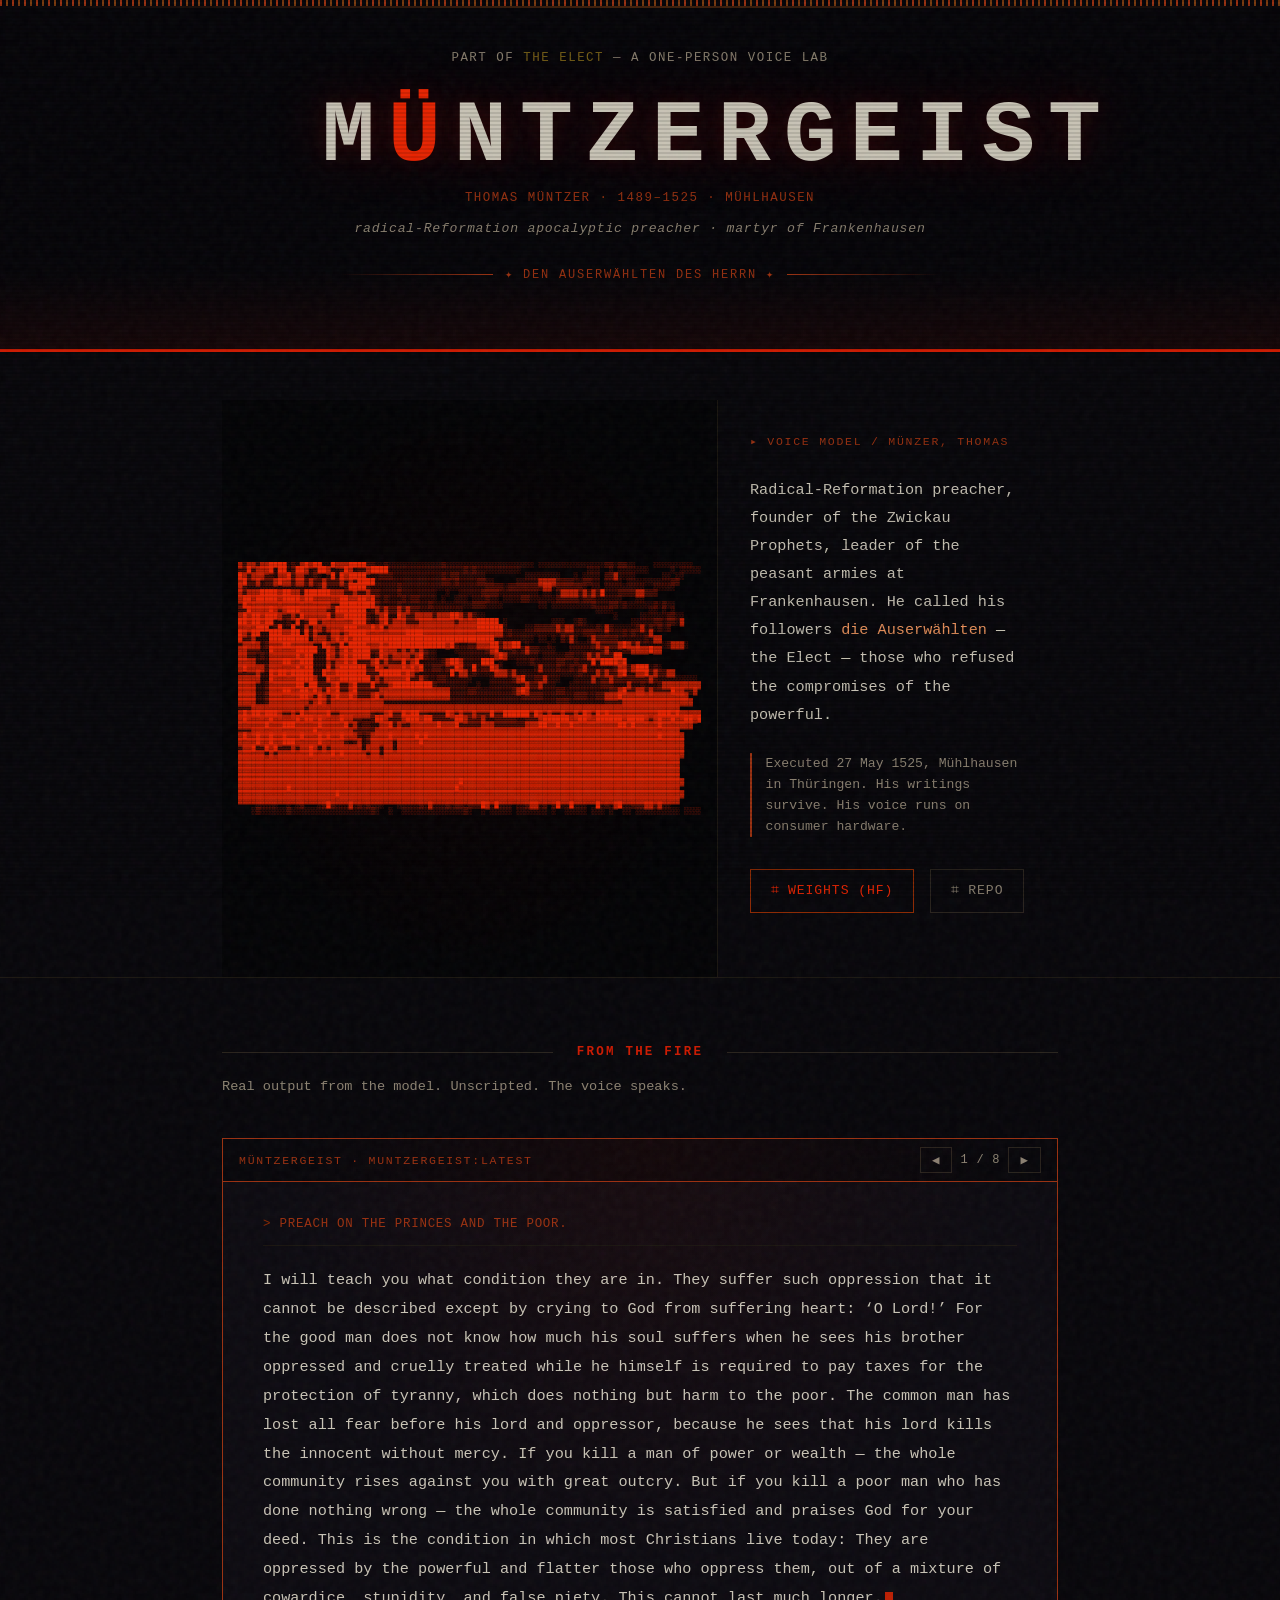
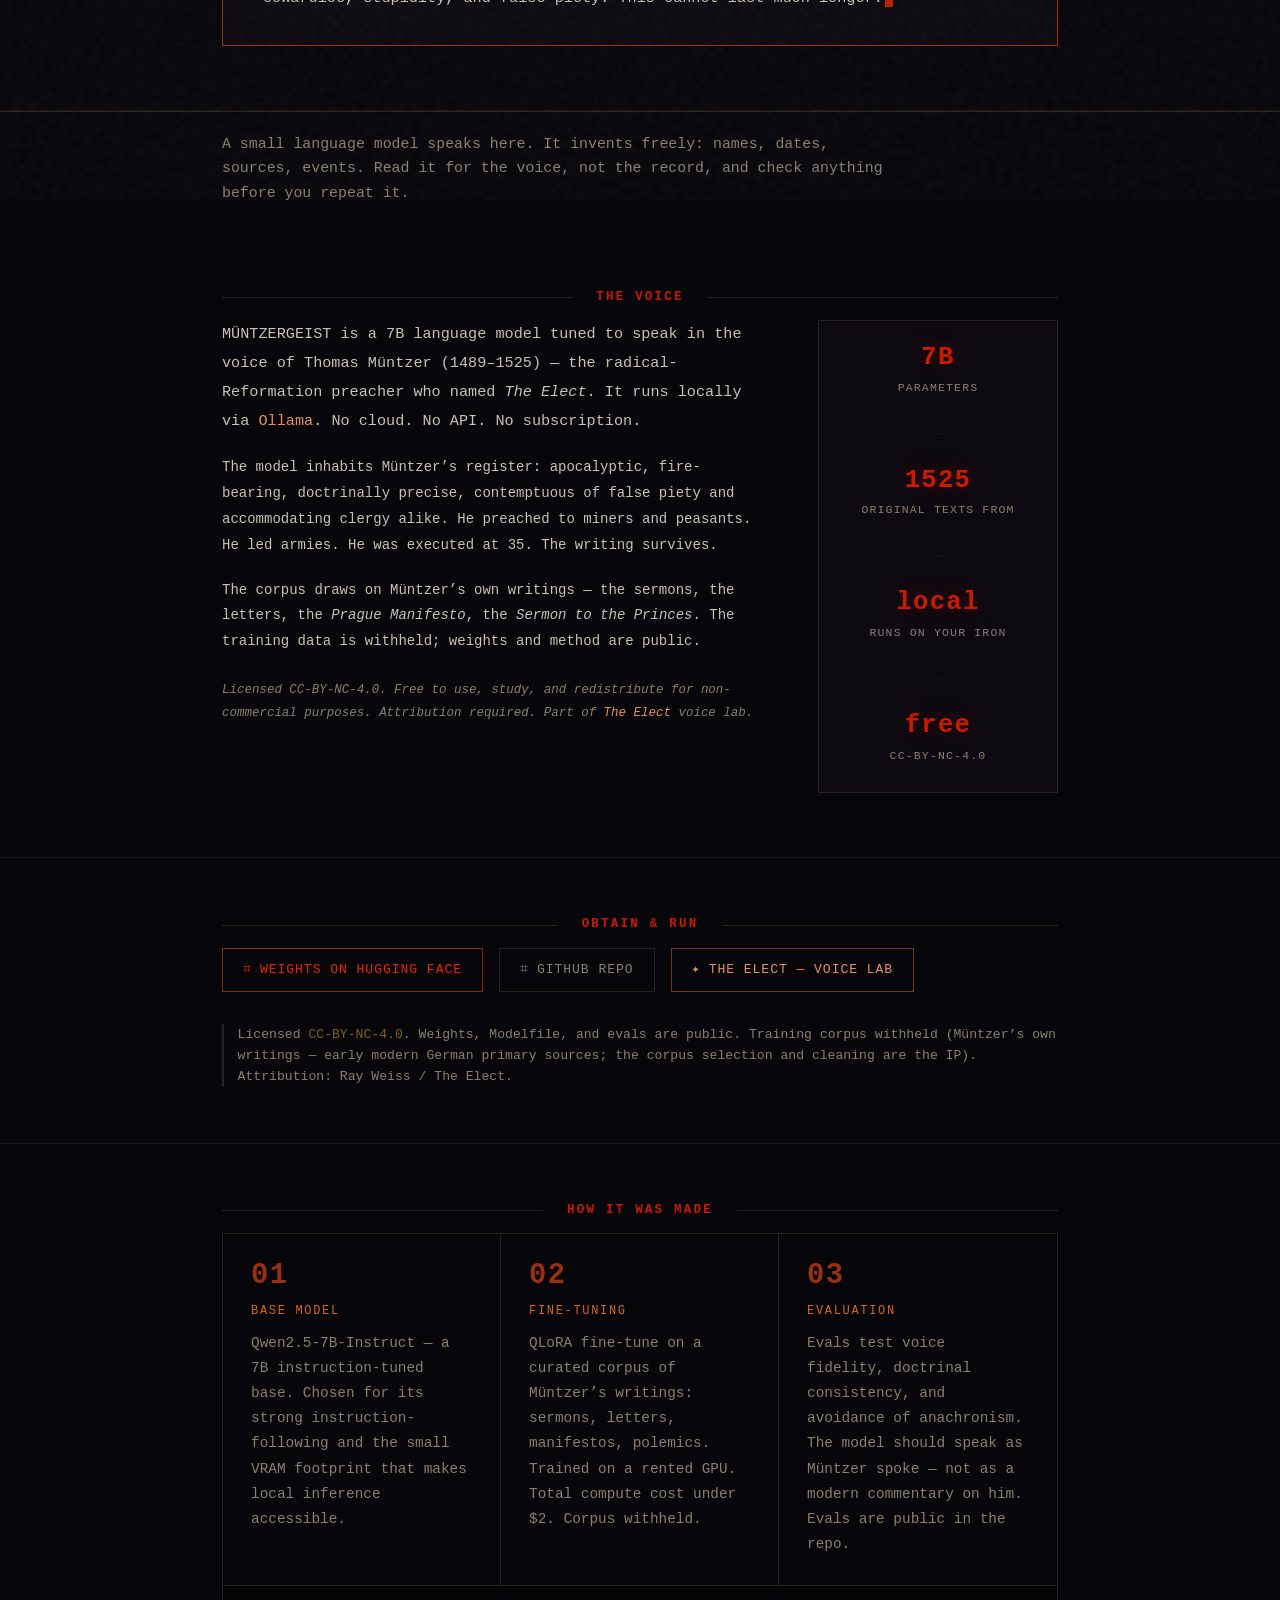
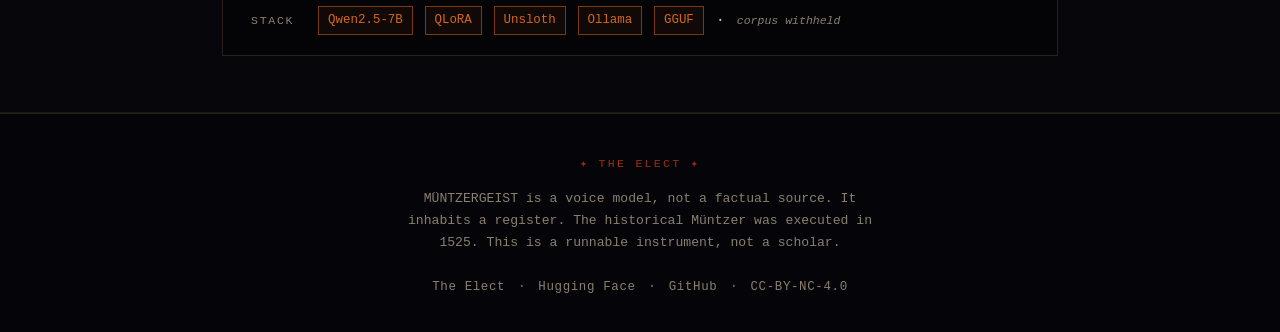
==== index.html @ e4544f85 "landing page: Müntzergeist Co-Authored-By: Claude Sonnet 4.6 <noreply@anthropic.com>" ====
<!DOCTYPE html>
<html lang="en">
<head>
<meta charset="UTF-8">
<meta name="viewport" content="width=device-width, initial-scale=1.0">
<title>MÜNTZERGEIST — Radical Reformation Voice Model</title>

<!-- Open Graph / Facebook -->
<meta property="og:type"        content="website">
<meta property="og:url"         content="https://lerugray.github.io/muntzergeist-7b/">
<meta property="og:title"       content="MÜNTZERGEIST">
<meta property="og:description" content="Thomas Müntzer, runnable. The radical-Reformation preacher who named the Elect — fire-and-brimstone heterodoxy on consumer hardware. 7B parameters, Qwen2.5 base, CC-BY-NC-4.0.">
<meta property="og:image"       content="./assets/og-image.png">

<!-- Twitter -->
<meta name="twitter:card"        content="summary_large_image">
<meta name="twitter:url"         content="https://lerugray.github.io/muntzergeist-7b/">
<meta name="twitter:title"       content="MÜNTZERGEIST">
<meta name="twitter:description" content="Thomas Müntzer, runnable. Radical-Reformation fire on consumer hardware. 7B, CC-BY-NC-4.0.">
<meta name="twitter:image"       content="./assets/og-image.png">

<link rel="stylesheet" href="./styles.css?v=6">
</head>
<body>

<div class="scanlines" aria-hidden="true"></div>
<div class="grain" aria-hidden="true"></div>

<!-- ============================================================
     HEADER — broadsheet treatment
     ============================================================ -->
<header class="site-header">
  <div class="pamphlet-rule-top" aria-hidden="true"></div>
  <div class="pamphlet-rule-thin" aria-hidden="true"></div>

  <div class="header-inner">
    <span class="lab-crumb">
      Part of <a href="https://lerugray.github.io/the-elect/" target="_blank" rel="noopener">The Elect</a> — a one-person voice lab
    </span>

    <h1 class="persona-title">
      M<span class="umlaut-u">Ü</span>NTZERGEIST
    </h1>

    <span class="persona-dates">Thomas Müntzer · 1489–1525 · Mühlhausen</span>
    <span class="persona-register">radical-Reformation apocalyptic preacher · martyr of Frankenhausen</span>

    <div class="header-pamphlet-rule" aria-hidden="true">
      <span class="pamphlet-line"></span>
      <span class="pamphlet-ornament">✦ DEN AUSERWÄHLTEN DES HERRN ✦</span>
      <span class="pamphlet-line"></span>
    </div>
  </div>
</header>

<main>

  <!-- ============================================================
       PORTRAIT + CAPTION
       ============================================================ -->
  <section class="portrait-section">
    <div class="container">
      <div class="portrait-grid">

        <!-- ASCII portrait — block-shade grayscale, rendered at small mono size -->
        <div class="portrait-frame" aria-label="ASCII portrait of Thomas Müntzer">
          <pre class="ascii-portrait" aria-hidden="true">&#9619;&#9618;&#9619;&#9619;&#9618;&#9619;&#9619;&#9608;&#9608;&#9608;&#9608;&#9617;&#9618;&#9617;&#9619;&#9608;&#9619;&#9608;&#9608;&#9617;&#9617;&#9608;&#9619;&#9619;&#9619;&#9608;&#9608;&#9608;&#9608;&#9618;&#9618;&#9617;&#9617;&#9618;&#9617;&#9617;&#9617;&#9617;&#9617;&#9617;&#9617;&#9617;&#9617;&#9617;&#9617;&#9617;&#9618;&#9617;&#9617;&#9617;&#9617;&#9617;&#9617;&#9617;&#9617;&#9617;&#9617;&#9617;&#9617;&#9617;&#9617;&#9617;&#9617;&#9617;&#9617;&#9617;&#9617; &#9617;&#9617;&#9617;&#9617;&#9617;&#9617;&#9617;&#9617;&#9617;&#9617;&#9617;&#9617;&#9617;&#9617;&#9617;&#9618;&#9618;&#9617;&#9618;&#9618;&#9617;&#9617;    &#9617;&#9617;&#9617;&#9617;&#9617;&#9617;&#9617;&#9617;&#9617;
&#9618;&#9618;&#9608;&#9618;&#9619;&#9619;&#9619;&#9608;&#9617;&#9608;&#9608;&#9617;&#9618;&#9608;&#9608;&#9619;&#9617;&#9618;&#9608;&#9608;&#9619;&#9617;&#9617;&#9618;&#9608;&#9619;&#9617;&#9618;&#9618;&#9619;&#9608;&#9608;&#9608;&#9608;&#9617;&#9617;&#9617;&#9617;&#9617;&#9617;&#9617;&#9617;&#9617;&#9617;&#9617;&#9617;&#9617;&#9617;&#9617;&#9617;&#9617;&#9618;&#9617;&#9618;&#9617;&#9617;&#9617;&#9617;&#9617;&#9617;&#9617;&#9617;&#9617;&#9617;               &#9617;&#9617;&#9617;  &#9617; &#9617;&#9617;&#9617;&#9617;&#9617;&#9617;&#9617;     &#9617; &#9617;&#9617;&#9617;&#9617;&#9617;&#9617;
&#9608;&#9619;&#9618;&#9619;&#9619;&#9619;&#9618;&#9618;&#9617;&#9619;&#9619;&#9608;&#9618;&#9619;&#9619;&#9617;&#9617;&#9618;&#9617; &#9617;&#9608;&#9617;&#9608;&#9619;&#9608;&#9608;&#9608;&#9608;&#9617;&#9617;&#9617;&#9618;&#9618;&#9618;&#9617;&#9617;&#9617;&#9617;&#9617;&#9617;&#9617;&#9617;&#9617;&#9617;&#9617;&#9618;&#9617;&#9618;&#9618;&#9617;&#9617;&#9617;&#9617;&#9617;&#9617;         &#9617;&#9617;&#9617;&#9617;&#9617;&#9617;&#9617;&#9617;   &#9617; &#9617;&#9617;&#9617;&#9617; &#9618;&#9618;&#9619;&#9617;&#9617;&#9617;&#9617;      &#9617;&#9617; &#9617;&#9617;
&#9619;&#9608;&#9618;&#9618;&#9619;&#9617;&#9618;&#9618;&#9619;&#9608;&#9619;&#9619;&#9618;&#9619;&#9619;&#9618;&#9619;&#9618;&#9618;&#9619;&#9618;&#9618;&#9618;&#9619;&#9617;&#9619;&#9618;&#9608;&#9608;&#9608;&#9608;&#9617;&#9617;&#9617;&#9617;&#9617;&#9617;&#9617;&#9617;&#9617;&#9617;&#9617;&#9617;&#9617;&#9617;&#9617;&#9618;&#9618;&#9617;&#9618;&#9617;&#9617;&#9617;&#9617;&#9618;&#9618;&#9617;&#9617;     &#9617;&#9617;&#9617;&#9617;&#9617;&#9619;&#9619;&#9619;&#9619;&#9618;&#9618;&#9618;&#9618;&#9617;&#9617;&#9618;&#9618;&#9617;&#9617; &#9617;&#9617;&#9617;&#9617; &#9617;&#9617;&#9617;&#9617;&#9617;&#9617;&#9617;&#9617;&#9617;&#9617;&#9618;&#9618;
&#9619;&#9618;&#9617;&#9617;&#9617;&#9617;&#9617;&#9617;&#9617;&#9617;&#9617;&#9617;&#9617;&#9617;&#9617;&#9617;&#9617;&#9617;&#9618;&#9619;&#9617;&#9617;&#9617;&#9617;&#9618;&#9608;&#9608;&#9608;&#9608;&#9618;&#9617;&#9617;&#9617;&#9617;&#9617;&#9617;&#9618;&#9617;&#9617;&#9617;&#9617;&#9617;&#9617;&#9617;&#9617;&#9617;&#9617;&#9617;&#9617;&#9617;&#9617;&#9617;&#9617;&#9617;&#9617;&#9617;&#9618;&#9618;&#9618;&#9618;&#9617;&#9618;&#9618;&#9618;&#9618;&#9618;&#9618;&#9618;&#9618;&#9619;&#9619;&#9617;&#9618;&#9618;&#9618;&#9618;&#9618;&#9618;&#9617; &#9617;&#9617; &#9617;&#9617;&#9617;&#9617;&#9617;&#9617;&#9617;&#9617;&#9617;  &#9617;&#9617;&#9617;&#9617;&#9617;
&#9619;&#9618;&#9619;&#9619;&#9619;&#9608;&#9608;&#9608;&#9608;&#9619;&#9608;&#9608;&#9619;&#9619;&#9618;&#9608;&#9608;&#9608;&#9608;&#9608;&#9608;&#9619;&#9619;&#9619;&#9618;&#9618;&#9619;&#9618;&#9618;&#9619;&#9618;&#9618;&#9617;&#9617;&#9617;&#9617;&#9618;&#9617;&#9617;&#9617;&#9617;&#9617;&#9617;&#9617;&#9617;  &#9617;  &#9617;&#9617;&#9617;&#9617;&#9617;&#9618;&#9618;&#9618;&#9618;&#9617;&#9617;&#9617;&#9617;&#9617;&#9617;&#9617;&#9617;&#9617; &#9617;&#9617; &#9617;&#9619;&#9619;&#9619;&#9619;&#9618;&#9619;&#9618;&#9619;&#9618;&#9608;&#9617;&#9617;&#9617;&#9618;&#9618;&#9618;&#9618;&#9619;&#9619;&#9618;&#9618;&#9618;
&#9619;&#9608;&#9608;&#9619;&#9608;&#9608;&#9608;&#9608;&#9608;&#9619;&#9608;&#9608;&#9608;&#9608;&#9619;&#9608;&#9608;&#9619;&#9619;&#9619;&#9619;&#9619;&#9619;&#9608;&#9608;&#9619;&#9619;&#9608;&#9608;&#9619;&#9608;&#9618;&#9617;&#9618;&#9617;&#9617;&#9617;&#9618;&#9617;&#9618;&#9618;&#9617;&#9617;&#9617;&#9617; &#9617;  &#9617;&#9617;&#9617; &#9617;&#9617;&#9617;&#9618;&#9617;&#9617; &#9617;&#9617;&#9617;&#9617;&#9618;&#9618;&#9617;&#9617;&#9617;&#9617;&#9617;&#9617;&#9618;&#9618;&#9618;&#9618;&#9618;&#9617;&#9618;&#9618;&#9618;&#9617;&#9617;&#9617;&#9617;&#9617;&#9617;   &#9617;&#9617;
&#9618;&#9608;&#9619;&#9619;&#9619;&#9619;&#9619;&#9619;&#9619;&#9619;&#9619;&#9619;&#9619;&#9619;&#9619;&#9619;&#9619;&#9619;&#9619;&#9619;&#9619;&#9618;&#9618;&#9608;&#9608;&#9608;&#9608;&#9608;&#9608;&#9608;&#9608;&#9618;&#9617;&#9617;&#9617;&#9617;&#9618;&#9617;&#9617;&#9617;&#9617;&#9617;&#9617;&#9618;&#9617;&#9617;&#9617;&#9617;&#9617;&#9617;&#9617;&#9617;&#9617;&#9618;&#9618;&#9618;&#9617;&#9617;&#9617;&#9617;        &#9617;&#9617; &#9617;&#9617;&#9617;&#9617;&#9617;&#9617;&#9617;&#9617;&#9617;&#9618;&#9617;&#9617;&#9617;&#9618;&#9618;&#9617;&#9618;&#9617;&#9617;&#9617;&#9617;&#9617;&#9617;&#9618;&#9617;&#9618;&#9617;&#9617;
&#9618;&#9618;&#9608;&#9619;&#9619;&#9619;&#9619;&#9608;&#9619;&#9618;&#9619;&#9608;&#9608;&#9608;&#9619;&#9619;&#9619;&#9619;&#9619;&#9619;&#9618;&#9618;&#9608;&#9608;&#9608;&#9608;&#9608;&#9608;&#9608;&#9617;&#9618;&#9619;&#9618;&#9619;&#9618;&#9618;&#9619;&#9618;&#9619;&#9618;&#9618;&#9617;&#9617;&#9617;&#9617;&#9617;&#9617;&#9617;&#9617;&#9617;&#9617;                              &#9617;&#9617;&#9617;&#9617;        &#9617;&#9617; &#9617; &#9617;
&#9619;&#9608;&#9619;&#9608;&#9608;&#9619;&#9608;&#9608;&#9608;&#9619;&#9618;&#9618;&#9619;&#9618;&#9608;&#9619;&#9619;&#9619;&#9619;&#9619;&#9608;&#9618;&#9619;&#9619;&#9608;&#9608;&#9608;&#9608;&#9608;&#9618;&#9617;&#9618;&#9619;&#9608;&#9617;&#9617;&#9608;&#9619;&#9618;&#9618;&#9619;&#9619;&#9619;&#9619;&#9618;&#9619;&#9619;&#9619;&#9608;&#9608;&#9619;&#9618;&#9619;&#9618;&#9617;&#9617;                             &#9617;     &#9617;&#9617;&#9617;&#9617;&#9617;&#9617;&#9618;&#9618;&#9617;&#9617;
&#9608;&#9608;&#9619;&#9608;&#9608;&#9619;&#9608;&#9608;&#9617;&#9617;&#9617;&#9618;&#9617;&#9608;&#9617;&#9618;&#9608;&#9608;&#9618;&#9619;&#9619;&#9619;&#9619;&#9619;&#9619;&#9619;&#9608;&#9608;&#9608;&#9618;&#9617;&#9618;&#9619;&#9608;&#9618;&#9619;&#9619;&#9619;&#9618;&#9618;&#9618;&#9619;&#9619;&#9619;&#9619;&#9619;&#9619;&#9619;&#9619;&#9618;&#9619;&#9619;&#9619;&#9619;&#9608;&#9608;&#9608;&#9608;&#9608; &#9617;          &#9617;&#9617;&#9617;  &#9617;&#9618;&#9617;          &#9617;&#9617;&#9617;&#9617;&#9617;&#9618;&#9618;&#9617;&#9618;&#9618;&#9617;&#9619;
&#9619;&#9619;&#9619;&#9619;&#9608;&#9608;&#9608;&#9617;&#9618;&#9608;&#9617;&#9617;&#9608;&#9617;&#9617;&#9619;&#9617;&#9619;&#9619;&#9618;&#9619;&#9619;&#9619;&#9619;&#9608;&#9608;&#9608;&#9619;&#9619;&#9619;&#9608;&#9619;&#9608;&#9618;&#9619;&#9619;&#9619;&#9619;&#9619;&#9619;&#9619;&#9619;&#9619;&#9619;&#9619;&#9619;&#9619;&#9619;&#9619;&#9619;&#9619;&#9619;&#9619;&#9619;&#9608;&#9608;&#9608;&#9608;&#9608;&#9608;&#9617;    &#9617;&#9617;&#9618;&#9618;&#9618;&#9618;&#9618;&#9619;&#9618;&#9619;&#9619;&#9617;&#9617;&#9617;&#9617;&#9617;&#9618;&#9617;&#9619;&#9618;&#9617;&#9617;&#9617;&#9617;&#9617;&#9618;&#9619;&#9617;&#9618;&#9617;&#9618;&#9617;&#9618;
&#9608;&#9619;&#9618;&#9608;&#9608;&#9617;&#9617;&#9608;&#9608;&#9608;&#9619;&#9619;&#9608;&#9608;&#9617;&#9608;&#9618;&#9619;&#9617;&#9617;&#9617;&#9619;&#9619;&#9618;&#9619;&#9608;&#9608;&#9608;&#9608;&#9619;&#9619;&#9619;&#9619;&#9619;&#9619;&#9619;&#9619;&#9619;&#9608;&#9608;&#9608;&#9608;&#9619;&#9619;&#9619;&#9619;&#9619;&#9619;&#9619;&#9619;&#9619;&#9619;&#9619;&#9619;&#9619;&#9619;&#9619;&#9619;&#9619;&#9619;&#9617;&#9618;&#9617;&#9617;&#9617;&#9617;&#9617;&#9617;&#9617;&#9617;&#9617;&#9617;&#9617;&#9618;&#9618;&#9618;&#9617;&#9617;&#9618;&#9618;&#9618;&#9617;&#9617;&#9618;&#9617;&#9617;&#9617;&#9618;&#9617;&#9618;&#9617;&#9617;&#9617;&#9619;
&#9608;&#9618;&#9618;&#9619;&#9617;&#9617;&#9617;&#9608;&#9608;&#9608;&#9608;&#9608;&#9608;&#9608;&#9608;&#9608;&#9617;&#9619;&#9619;&#9619;&#9618;&#9619;&#9608;&#9619;&#9608;&#9619;&#9608;&#9608;&#9608;&#9608;&#9608;&#9608;&#9608;&#9608;&#9608;&#9608;&#9608;&#9608;&#9608;&#9608;&#9608;&#9608;&#9608;&#9608;&#9608;&#9608;&#9608;&#9608;&#9608;&#9608;&#9608;&#9608;&#9608;&#9608;&#9608;&#9608;&#9608;&#9608;&#9617;&#9617;&#9617;&#9617;&#9617;&#9617;&#9617;&#9617;&#9617; &#9617;&#9617; &#9617; &#9618;&#9617;&#9619;&#9617;  &#9617;&#9619;&#9618;&#9618;&#9618;&#9618;&#9618;&#9617;&#9617;&#9617;&#9617;&#9617;&#9617;&#9618;&#9617;&#9619;&#9619;
&#9618;&#9619;&#9619;&#9619;&#9619;&#9617;&#9618;&#9619;&#9619;&#9619;&#9608;&#9608;&#9619;&#9619;&#9619;&#9619;&#9619;&#9617;&#9617;&#9608;&#9619;&#9618;&#9618;&#9608;&#9618;&#9608;&#9608;&#9608;&#9608;&#9619;&#9619;&#9619;&#9608;&#9619;&#9608;&#9608;&#9608;&#9608;&#9608;&#9608;&#9608;&#9608;&#9608;&#9608;&#9608;&#9608;&#9608;&#9619;&#9608;&#9618;&#9617;&#9617;&#9618;&#9618;&#9619;&#9619;&#9619;&#9608;&#9608;&#9618;&#9619;&#9619;&#9608;&#9608; &#9617;    &#9617;    &#9617;&#9617;&#9617;&#9617;&#9617;&#9618;&#9619;&#9618;&#9618;&#9618;&#9618;&#9619;&#9608;&#9619;&#9618;&#9619;&#9617;&#9617;&#9617;&#9617;&#9617;&#9617;&#9618;&#9619;&#9619;&#9619;&#9617;
&#9619;&#9619;&#9618;&#9618;&#9618;&#9617;&#9617;&#9608;&#9619;&#9619;&#9619;&#9619;&#9619;&#9608;&#9608;&#9608;&#9608;&#9608;&#9617;&#9617;&#9608;&#9619;&#9618;&#9619;&#9608;&#9619;&#9608;&#9608;&#9608;&#9608;&#9618;&#9618;&#9608;&#9619;&#9619;&#9619;&#9618;&#9619;&#9618;&#9619;&#9618;&#9619;&#9618;&#9617;&#9617;    &#9617;&#9617;&#9617;&#9617;&#9617;&#9617;&#9617;&#9618;&#9619;&#9608;&#9617;&#9617;&#9617;&#9618;&#9617;&#9618;&#9619;&#9618;&#9618;&#9617;&#9617;&#9617;&#9617;   &#9617;&#9617;&#9617;&#9617;&#9617;&#9617;&#9617;&#9618;&#9619;&#9617;&#9617;&#9617;&#9618;&#9618;&#9619;&#9619;&#9619;&#9619;&#9608;&#9619;&#9619;
&#9619;&#9619;&#9618;&#9618;&#9617;&#9618;&#9617;&#9619;&#9619;&#9619;&#9619;&#9619;&#9619;&#9608;&#9619;&#9608;&#9608;&#9617;&#9617;&#9617;&#9608;&#9619;&#9618;&#9619;&#9608;&#9619;&#9608;&#9608;&#9608;&#9608;&#9617;&#9618;&#9608;&#9619;&#9618;&#9619;&#9619;&#9619;&#9619;&#9618;&#9619;&#9608;&#9618;&#9617;&#9617;     &#9617;&#9617;&#9617;&#9617;&#9617;&#9617;&#9617;&#9618;&#9619;&#9608;&#9619;&#9617;&#9617;&#9617;&#9617;&#9617;&#9617;&#9617; &#9617;&#9617;&#9617;&#9617;&#9617;&#9618;&#9618;&#9617;&#9617;&#9618;&#9619;&#9618;&#9619;&#9618;&#9618;&#9618;&#9608;&#9608;
&#9619;&#9619;&#9619;&#9619;&#9617;&#9617;&#9617;&#9619;&#9619;&#9619;&#9608;&#9608;&#9619;&#9619;&#9608;&#9608;&#9608;&#9617;&#9617;&#9617;&#9619;&#9618;&#9619;&#9619;&#9608;&#9619;&#9608;&#9618;&#9618;&#9618;&#9619;&#9608;&#9618;&#9619;&#9618;&#9618;&#9618;&#9608;&#9618;&#9619;&#9608;&#9617;&#9617;&#9617;&#9617;&#9617;&#9618;&#9619;&#9608;&#9608;&#9619;&#9617;&#9617;&#9617;&#9617;&#9608;&#9608;&#9608; &#9617;   &#9617;&#9617;&#9617;&#9618;&#9617;&#9617;&#9617;&#9617;&#9617;&#9618;&#9618;&#9617;&#9617;&#9618;&#9617;&#9617;&#9617;&#9608;&#9617;&#9608;&#9608;&#9608;&#9608;&#9619;&#9608;
&#9619;&#9608;&#9619;&#9619;&#9619;&#9619;&#9618;&#9619;&#9619;&#9619;&#9619;&#9619;&#9619;&#9608;&#9619;&#9608;&#9608;&#9617;&#9617;&#9617;&#9608;&#9618;&#9619;&#9608;&#9608;&#9608;&#9608;&#9608;&#9608;&#9618;&#9618;&#9608;&#9619;&#9618;&#9619;&#9619;&#9619;&#9608;&#9619;&#9608;&#9619;&#9608;&#9617;&#9617;&#9618;&#9618;&#9617;&#9618;&#9618;&#9608;&#9619;&#9617;&#9617;&#9608;&#9617;&#9618;&#9618;&#9608;&#9619;&#9617;       &#9617;&#9619;&#9617;&#9617;&#9617;&#9618;&#9617;&#9617;&#9618;&#9617;&#9618;&#9619;&#9617;&#9617;&#9617;&#9617;&#9617;&#9617;&#9618;&#9619;&#9619;&#9618;&#9619;&#9608;&#9608;&#9608;&#9617;&#9618;&#9617;
&#9618;&#9618;&#9618;&#9618;&#9619;&#9617;&#9617;&#9608;&#9619;&#9608;&#9608;&#9619;&#9608;&#9608;&#9608;&#9608;&#9608;&#9617;&#9617;&#9608;&#9619;&#9619;&#9608;&#9608;&#9608;&#9608;&#9608;&#9608;&#9608;&#9618;&#9618;&#9618;&#9608;&#9608;&#9608;&#9608;&#9608;&#9619;&#9608;&#9619;&#9617;&#9617;&#9617;&#9617;&#9617;&#9617;&#9617;&#9617;&#9608;&#9617;&#9619;&#9619;&#9617;&#9618;&#9617;&#9617;&#9617;&#9617;&#9619;&#9619;&#9619;&#9618;&#9619;&#9617;&#9617;&#9617;&#9617;&#9617;&#9617;&#9617;&#9617;&#9617;&#9617;&#9617;&#9617;&#9617;&#9617;&#9618;&#9617;&#9617;&#9617;&#9619;&#9618;&#9619;&#9618;&#9618;&#9619;&#9608;&#9617;&#9617;&#9619;&#9619;&#9608;&#9618;&#9619;&#9618;&#9618;&#9619;&#9619;
&#9619;&#9619;&#9619;&#9619;&#9619;&#9617;&#9617;&#9608;&#9619;&#9619;&#9619;&#9619;&#9619;&#9608;&#9608;&#9608;&#9608;&#9619;&#9617;&#9617;&#9608;&#9619;&#9619;&#9608;&#9608;&#9608;&#9608;&#9608;&#9608;&#9608;&#9618;&#9619;&#9618;&#9619;&#9619;&#9619;&#9619;&#9619;&#9608;&#9618;&#9618;&#9619;&#9618;&#9617;&#9617;&#9618;&#9618;&#9617;&#9617;&#9617;&#9617;&#9617;&#9617;    &#9617;&#9617;&#9617;&#9617;&#9617;&#9618;&#9619;&#9608;&#9617;&#9617;&#9618;&#9618;&#9619;&#9617;&#9617;&#9617;   &#9617;&#9617;&#9617;&#9617;&#9619;&#9617;&#9618;&#9618;&#9619;&#9618;&#9618;&#9618;&#9618;&#9618;&#9618;&#9618;&#9618;&#9619;&#9618;&#9617;&#9617;&#9617;&#9617;&#9617;&#9617;&#9617;&#9617;&#9617;
&#9619;&#9619;&#9619;&#9619;&#9617;&#9617;&#9618;&#9619;&#9619;&#9619;&#9619;&#9619;&#9619;&#9608;&#9608;&#9618;&#9608;&#9608;&#9618;&#9618;&#9618;&#9619;&#9608;&#9618;&#9618;&#9619;&#9608;&#9618;&#9618;&#9618;&#9608;&#9618;&#9618;&#9618;&#9619;&#9608;&#9608;&#9608;&#9608;&#9608;&#9608;&#9608;&#9608;&#9608;&#9618;&#9617;&#9617;&#9617;&#9617;&#9617;&#9617;&#9617;  &#9617;  &#9617;&#9617;&#9617;&#9617;&#9617;&#9617;&#9617;&#9618;&#9619;&#9618;&#9618;&#9619;&#9617;&#9617;&#9617;   &#9617;&#9617;&#9617;&#9617;&#9617;&#9617;&#9617;&#9618;&#9618;&#9618;&#9617;&#9617;&#9617;&#9619;&#9617;&#9617;&#9618;&#9617;&#9617;&#9617;&#9618;&#9619;&#9619;&#9619;&#9619;&#9619;&#9619;&#9619;&#9619;&#9619;&#9619;&#9619;▓
&#9619;&#9619;&#9619;&#9619;&#9617;&#9617;&#9618;&#9619;&#9619;&#9619;&#9608;&#9608;&#9619;&#9619;&#9608;&#9608;&#9619;&#9608;&#9619;&#9618;&#9608;&#9619;&#9608;&#9618;&#9618;&#9619;&#9608;&#9618;&#9618;&#9618;&#9618;&#9618;&#9619;&#9619;&#9619;&#9619;&#9619;&#9619;&#9619;&#9619;&#9619;&#9619;&#9619;&#9619;&#9619;&#9619;&#9619;&#9619;&#9617;&#9617;&#9617;&#9617;&#9618;&#9618;&#9617;&#9617;&#9617;&#9617;&#9617;&#9617;&#9617;&#9617;&#9618;&#9619;&#9608;&#9619;&#9617;&#9617;&#9617;&#9617;&#9617;&#9617;&#9618;&#9618;&#9617;&#9617;&#9617;&#9617;&#9617;&#9617;&#9617;&#9617;&#9617;&#9617;&#9618;&#9618;&#9619;&#9608;&#9618;&#9618;&#9619;&#9619;&#9618;&#9619;&#9618;&#9618;&#9618;&#9618;&#9608;&#9619;&#9619;&#9618;&#9618;&#9619;
&#9619;&#9619;&#9619;&#9619;&#9617;&#9617;&#9618;&#9619;&#9619;&#9619;&#9619;&#9619;&#9619;&#9619;&#9608;&#9608;&#9619;&#9618;&#9608;&#9619;&#9618;&#9619;&#9608;&#9619;&#9619;&#9608;&#9619;&#9618;&#9618;&#9618;&#9619;&#9608;&#9618;&#9619;&#9619;&#9619;&#9619;&#9619;&#9619;&#9619;&#9619;&#9619;&#9619;&#9619;&#9619;&#9619;&#9619;&#9619;&#9617;&#9617;&#9617;&#9617;&#9617;&#9617;&#9617;&#9617;&#9617;&#9617;&#9617;&#9617;&#9617;&#9617;&#9617;&#9617;&#9618;&#9618;&#9618;&#9618;&#9618;&#9617;&#9617;&#9617;&#9617;&#9617;&#9617;&#9617;&#9618;&#9618;&#9618;&#9617;&#9617;&#9618;&#9618;&#9619;&#9619;&#9619;&#9608;&#9619;&#9619;&#9619;&#9619;&#9619;&#9619;&#9619;&#9619;&#9619;&#9619;&#9619;&#9619;&#9619;&#9619;&#9619;
&#9619;&#9619;&#9619;&#9619;&#9617;&#9617;&#9618;&#9619;&#9619;&#9619;&#9619;&#9619;&#9619;&#9619;&#9619;&#9619;&#9618;&#9619;&#9608;&#9619;&#9618;&#9619;&#9619;&#9619;&#9619;&#9619;&#9619;&#9619;&#9619;&#9619;&#9619;&#9619;&#9619;&#9617;&#9617;&#9617;&#9617;&#9617;&#9617;&#9617;&#9617;&#9617;&#9617;&#9617;&#9617;&#9617;&#9617;&#9617;&#9617;&#9617;&#9617;&#9617;&#9617;&#9617;&#9617;&#9617;&#9617;&#9617;&#9617;&#9617;&#9617;&#9617;&#9617;&#9617;&#9617;&#9617;&#9617;&#9617;&#9617;&#9617;&#9617;&#9617;&#9618;&#9618;&#9618;&#9617;&#9617;&#9617;&#9617;&#9617;&#9617;&#9617;&#9617;&#9618;&#9618;&#9618;&#9618;&#9619;&#9619;&#9619;&#9619;&#9619;&#9619;&#9619;&#9619;&#9619;&#9619;&#9619;&#9619;&#9619;&#9619;&#9619;&#9619;
&#9618;&#9618;&#9618;&#9619;&#9619;&#9619;&#9619;&#9619;&#9619;&#9619;&#9619;&#9619;&#9619;&#9619;&#9619;&#9618;&#9619;&#9619;&#9619;&#9619;&#9619;&#9619;&#9619;&#9619;&#9619;&#9619;&#9619;&#9619;&#9619;&#9619;&#9619;&#9619;&#9619;&#9619;&#9619;&#9619;&#9619;&#9619;&#9619;&#9619;&#9619;&#9619;&#9619;&#9619;&#9619;&#9619;&#9619;&#9619;&#9619;&#9619;&#9619;&#9619;&#9619;&#9619;&#9619;&#9619;&#9619;&#9619;&#9619;&#9619;&#9619;&#9619;&#9619;&#9619;&#9619;&#9619;&#9619;&#9619;&#9619;&#9619;&#9619;&#9619;&#9619;&#9619;&#9619;&#9619;&#9619;&#9619;&#9619;&#9619;&#9619;&#9619;&#9619;&#9619;&#9619;&#9619;&#9619;&#9619;&#9619;&#9619;&#9619;&#9619;&#9619;&#9619;&#9619;&#9619;&#9619;&#9619;&#9619;&#9619;
&#9619;&#9608;&#9619;&#9608;&#9608;&#9619;&#9608;&#9608;&#9608;&#9619;&#9618;&#9618;&#9619;&#9618;&#9608;&#9619;&#9619;&#9619;&#9619;&#9619;&#9608;&#9618;&#9618;&#9619;&#9619;&#9619;&#9619;&#9619;&#9619;&#9619;&#9618;&#9617;&#9618;&#9619;&#9608;&#9618;&#9618;&#9608;&#9619;&#9608;&#9608;&#9618;&#9618;&#9617;&#9617;&#9617;&#9617;&#9608;&#9619;&#9618;&#9619;&#9618;&#9618;&#9619;&#9618;&#9618;&#9618;&#9608;&#9618;&#9618;&#9608;&#9608;&#9608;&#9608;&#9608;&#9608;&#9618;&#9608;&#9619;&#9618;&#9619;&#9618;&#9618;&#9619;&#9618;&#9618;&#9619;&#9618;&#9608;&#9619;&#9618;&#9608;&#9619;&#9608;&#9619;&#9619;&#9619;&#9619;&#9619;&#9619;&#9619;&#9619;&#9619;&#9619;&#9619;&#9608;&#9608;&#9608;&#9619;&#9608;&#9619;&#9619;&#9619;&#9619;&#9619;
&#9619;&#9608;&#9619;&#9619;&#9619;&#9619;&#9619;&#9608;&#9619;&#9619;&#9619;&#9619;&#9619;&#9608;&#9619;&#9608;&#9608;&#9619;&#9608;&#9619;&#9619;&#9619;&#9619;&#9608;&#9619;&#9619;&#9618;&#9618;&#9617;&#9617;&#9618;&#9608;&#9608;&#9619;&#9618;&#9618;&#9618;&#9619;&#9608;&#9608;&#9608;&#9619;&#9608;&#9608;&#9618;&#9618;&#9618;&#9618;&#9618;&#9608;&#9608;&#9619;&#9618;&#9618;&#9618;&#9619;&#9617;&#9617;&#9618;&#9618;&#9618;&#9618;&#9618;&#9617;&#9617;&#9618;&#9618;&#9618;&#9619;&#9608;&#9608;&#9608;&#9608;&#9608;&#9608;&#9619;&#9619;&#9608;&#9608;&#9619;&#9619;&#9608;&#9608;&#9608;&#9608;&#9608;&#9608;&#9619;&#9608;&#9608;&#9608;&#9608;&#9619;&#9618;&#9619;&#9608;&#9619;&#9619;&#9608;&#9619;&#9619;&#9608;&#9608;&#9619;&#9608;&#9608;
&#9619;&#9619;&#9619;&#9619;&#9619;&#9619;&#9608;&#9619;&#9619;&#9619;&#9608;&#9608;&#9608;&#9619;&#9619;&#9619;&#9619;&#9619;&#9608;&#9619;&#9619;&#9619;&#9619;&#9619;&#9608;&#9618;&#9619;&#9617;&#9618;&#9618;&#9617;&#9617;&#9619;&#9619;&#9608;&#9618;&#9619;&#9618;&#9618;&#9619;&#9619;&#9619;&#9619;&#9619;&#9619;&#9608;&#9619;&#9619;&#9619;&#9608;&#9618;&#9618;&#9618;&#9618;&#9618;&#9619;&#9619;&#9619;&#9618;&#9618;&#9618;&#9618;&#9618;&#9618;&#9618;&#9619;&#9619;&#9619;&#9608;&#9608;&#9619;&#9619;&#9608;&#9619;&#9619;&#9608;&#9619;&#9619;&#9619;&#9619;&#9619;&#9619;&#9619;&#9619;&#9619;&#9619;&#9608;&#9608;&#9619;&#9608;&#9619;&#9619;&#9619;&#9619;&#9619;&#9608;&#9619;&#9619;&#9619;&#9619;&#9619;&#9619;&#9619;
&#9618;&#9618;&#9618;&#9619;&#9619;&#9619;&#9619;&#9619;&#9619;&#9619;&#9619;&#9619;&#9619;&#9619;&#9619;&#9619;&#9619;&#9608;&#9619;&#9619;&#9619;&#9619;&#9619;&#9619;&#9619;&#9619;&#9618;&#9618;&#9618;&#9618;&#9618;&#9619;&#9619;&#9619;&#9619;&#9619;&#9619;&#9619;&#9619;&#9619;&#9619;&#9619;&#9619;&#9619;&#9619;&#9619;&#9619;&#9619;&#9619;&#9619;&#9619;&#9619;&#9619;&#9619;&#9619;&#9619;&#9619;&#9619;&#9619;&#9619;&#9619;&#9619;&#9619;&#9619;&#9619;&#9619;&#9619;&#9619;&#9619;&#9619;&#9619;&#9619;&#9619;&#9619;&#9619;&#9619;&#9619;&#9619;&#9619;&#9619;&#9619;&#9619;&#9619;&#9619;&#9619;&#9619;&#9619;&#9619;&#9619;&#9619;&#9619;&#9619;&#9619;&#9619;&#9619;&#9619;&#9619;&#9619;&#9619;&#9619;
&#9619;&#9608;&#9619;&#9619;&#9608;&#9619;&#9619;&#9608;&#9619;&#9619;&#9608;&#9619;&#9619;&#9619;&#9608;&#9619;&#9619;&#9619;&#9608;&#9619;&#9608;&#9619;&#9619;&#9608;&#9619;&#9619;&#9619;&#9618;&#9617;&#9618;&#9619;&#9619;&#9619;&#9619;&#9608;&#9619;&#9619;&#9619;&#9619;&#9619;&#9608;&#9619;&#9608;&#9619;&#9619;&#9619;&#9619;&#9619;&#9619;&#9619;&#9619;&#9619;&#9619;&#9619;&#9619;&#9619;&#9619;&#9619;&#9619;&#9619;&#9619;&#9619;&#9619;&#9619;&#9619;&#9619;&#9619;&#9619;&#9619;&#9619;&#9619;&#9619;&#9619;&#9619;&#9619;&#9619;&#9619;&#9619;&#9619;&#9619;&#9619;&#9619;&#9619;&#9619;&#9619;&#9619;&#9619;&#9619;&#9619;&#9619;&#9619;&#9619;&#9619;&#9619;&#9619;&#9608;&#9619;&#9619;&#9619;&#9619;&#9619;
&#9619;&#9619;&#9619;&#9619;&#9608;&#9619;&#9619;&#9608;&#9619;&#9619;&#9608;&#9608;&#9608;&#9619;&#9619;&#9619;&#9619;&#9619;&#9608;&#9619;&#9619;&#9619;&#9619;&#9619;&#9618;&#9617;&#9618;&#9619;&#9617;&#9618;&#9619;&#9619;&#9619;&#9619;&#9619;&#9617;&#9619;&#9619;&#9619;&#9619;&#9619;&#9608;&#9619;&#9619;&#9619;&#9619;&#9619;&#9619;&#9619;&#9619;&#9619;&#9619;&#9619;&#9619;&#9619;&#9619;&#9619;&#9619;&#9619;&#9619;&#9619;&#9619;&#9619;&#9619;&#9619;&#9619;&#9619;&#9619;&#9619;&#9619;&#9619;&#9619;&#9619;&#9619;&#9619;&#9619;&#9619;&#9619;&#9619;&#9619;&#9619;&#9619;&#9619;&#9619;&#9619;&#9619;&#9619;&#9619;&#9619;&#9619;&#9619;&#9619;&#9619;&#9619;&#9619;&#9619;&#9619;&#9619;&#9619;&#9619;&#9619;
&#9618;&#9619;&#9619;&#9608;&#9618;&#9618;&#9608;&#9619;&#9608;&#9618;&#9618;&#9618;&#9619;&#9618;&#9619;&#9619;&#9608;&#9619;&#9618;&#9619;&#9618;&#9619;&#9619;&#9619;&#9619;&#9619;&#9619;&#9619;&#9617;&#9619;&#9619;&#9619;&#9617;&#9619;&#9619;&#9617;&#9619;&#9619;&#9619;&#9619;&#9619;&#9619;&#9619;&#9619;&#9619;&#9619;&#9619;&#9619;&#9619;&#9619;&#9619;&#9619;&#9619;&#9619;&#9619;&#9619;&#9619;&#9619;&#9619;&#9619;&#9619;&#9619;&#9619;&#9619;&#9619;&#9619;&#9619;&#9619;&#9619;&#9619;&#9619;&#9619;&#9619;&#9619;&#9619;&#9619;&#9619;&#9619;&#9619;&#9619;&#9619;&#9619;&#9619;&#9619;&#9619;&#9619;&#9619;&#9619;&#9619;&#9619;&#9619;&#9619;&#9619;&#9619;&#9619;&#9619;&#9619;&#9619;&#9619;&#9619;&#9619;
&#9619;&#9619;&#9619;&#9619;&#9619;&#9619;&#9617;&#9619;&#9618;&#9619;&#9619;&#9619;&#9619;&#9619;&#9619;&#9619;&#9608;&#9619;&#9619;&#9619;&#9619;&#9608;&#9619;&#9608;&#9619;&#9619;&#9619;&#9619;&#9619;&#9617;&#9619;&#9619;&#9617;&#9619;&#9619;&#9619;&#9619;&#9619;&#9619;&#9619;&#9619;&#9619;&#9619;&#9619;&#9619;&#9619;&#9619;&#9619;&#9619;&#9619;&#9619;&#9619;&#9619;&#9619;&#9619;&#9619;&#9619;&#9619;&#9619;&#9619;&#9619;&#9619;&#9619;&#9619;&#9619;&#9619;&#9619;&#9619;&#9619;&#9619;&#9619;&#9619;&#9619;&#9619;&#9619;&#9619;&#9619;&#9619;&#9619;&#9619;&#9619;&#9619;&#9619;&#9619;&#9619;&#9619;&#9619;&#9619;&#9619;&#9619;&#9619;&#9619;&#9619;&#9619;&#9619;&#9619;&#9619;&#9619;&#9619;&#9619;&#9619;
&#9619;&#9619;&#9619;&#9619;&#9619;&#9619;&#9619;&#9619;&#9619;&#9619;&#9619;&#9619;&#9619;&#9619;&#9619;&#9619;&#9619;&#9619;&#9619;&#9619;&#9619;&#9619;&#9619;&#9619;&#9619;&#9619;&#9619;&#9619;&#9619;&#9619;&#9619;&#9619;&#9619;&#9619;&#9619;&#9619;&#9619;&#9619;&#9619;&#9619;&#9619;&#9619;&#9619;&#9619;&#9619;&#9619;&#9619;&#9619;&#9619;&#9619;&#9619;&#9619;&#9619;&#9619;&#9619;&#9619;&#9619;&#9619;&#9619;&#9619;&#9619;&#9619;&#9619;&#9619;&#9619;&#9619;&#9619;&#9619;&#9619;&#9619;&#9619;&#9619;&#9619;&#9619;&#9619;&#9619;&#9619;&#9619;&#9619;&#9619;&#9619;&#9619;&#9619;&#9619;&#9619;&#9619;&#9619;&#9619;&#9619;&#9619;&#9619;&#9619;&#9619;&#9619;&#9619;&#9619;&#9619;&#9619;&#9619;&#9619;
&#9619;&#9619;&#9619;&#9619;&#9619;&#9619;&#9619;&#9619;&#9619;&#9619;&#9619;&#9619;&#9619;&#9619;&#9619;&#9619;&#9619;&#9619;&#9619;&#9619;&#9619;&#9619;&#9619;&#9619;&#9619;&#9619;&#9619;&#9619;&#9619;&#9619;&#9619;&#9619;&#9619;&#9619;&#9619;&#9619;&#9619;&#9619;&#9619;&#9619;&#9619;&#9619;&#9619;&#9619;&#9619;&#9619;&#9619;&#9619;&#9619;&#9619;&#9619;&#9619;&#9619;&#9619;&#9619;&#9619;&#9619;&#9619;&#9619;&#9619;&#9619;&#9619;&#9619;&#9619;&#9619;&#9619;&#9619;&#9619;&#9619;&#9619;&#9619;&#9619;&#9619;&#9619;&#9619;&#9619;&#9619;&#9619;&#9619;&#9619;&#9619;&#9619;&#9619;&#9619;&#9619;&#9619;&#9619;&#9619;&#9619;&#9619;&#9619;&#9619;&#9619;&#9619;&#9619;&#9619;&#9619;&#9619;&#9619;&#9619;
&#9619;&#9619;&#9619;&#9619;&#9619;&#9619;&#9619;&#9619;&#9619;&#9619;&#9619;&#9619;&#9619;&#9619;&#9619;&#9619;&#9619;&#9619;&#9619;&#9619;&#9619;&#9619;&#9619;&#9619;&#9619;&#9619;&#9619;&#9619;&#9619;&#9619;&#9619;&#9619;&#9619;&#9619;&#9619;&#9619;&#9619;&#9619;&#9619;&#9619;&#9619;&#9619;&#9619;&#9619;&#9619;&#9619;&#9619;&#9619;&#9619;&#9619;&#9619;&#9619;&#9619;&#9619;&#9619;&#9619;&#9619;&#9619;&#9619;&#9619;&#9619;&#9619;&#9619;&#9619;&#9619;&#9619;&#9619;&#9619;&#9619;&#9619;&#9619;&#9619;&#9619;&#9619;&#9619;&#9619;&#9619;&#9619;&#9619;&#9619;&#9619;&#9619;&#9619;&#9619;&#9619;&#9619;&#9619;&#9619;&#9619;&#9619;&#9619;&#9619;&#9619;&#9619;&#9619;&#9619;&#9619;&#9619;&#9619;&#9619;
&#9619;&#9619;&#9619;&#9619;&#9619;&#9619;&#9619;&#9619;&#9619;&#9619;&#9619;&#9619;&#9619;&#9619;&#9619;&#9619;&#9619;&#9619;&#9619;&#9619;&#9619;&#9619;&#9619;&#9619;&#9619;&#9619;&#9619;&#9619;&#9619;&#9619;&#9619;&#9619;&#9619;&#9619;&#9619;&#9619;&#9619;&#9619;&#9619;&#9619;&#9619;&#9619;&#9619;&#9619;&#9619;&#9619;&#9619;&#9619;&#9619;&#9619;&#9619;&#9619;&#9619;&#9619;&#9619;&#9619;&#9619;&#9619;&#9619;&#9619;&#9619;&#9619;&#9619;&#9619;&#9619;&#9619;&#9619;&#9619;&#9619;&#9619;&#9619;&#9619;&#9619;&#9619;&#9619;&#9619;&#9619;&#9619;&#9619;&#9619;&#9619;&#9619;&#9619;&#9619;&#9619;&#9619;&#9619;&#9619;&#9619;&#9619;&#9619;&#9619;&#9619;&#9619;&#9619;&#9619;&#9619;&#9619;&#9619;&#9619;
&#9619;&#9619;&#9619;&#9619;&#9619;&#9619;&#9619;&#9619;&#9619;&#9619;&#9619;&#9619;&#9619;&#9619;&#9619;&#9619;&#9619;&#9619;&#9619;&#9619;&#9619;&#9619;&#9619;&#9619;&#9619;&#9619;&#9619;&#9619;&#9619;&#9619;&#9619;&#9619;&#9619;&#9619;&#9619;&#9619;&#9619;&#9619;&#9619;&#9619;&#9619;&#9619;&#9619;&#9619;&#9619;&#9619;&#9619;&#9619;&#9619;&#9619;&#9608;&#9619;&#9619;&#9619;&#9619;&#9619;&#9619;&#9619;&#9619;&#9619;&#9619;&#9619;&#9619;&#9619;&#9619;&#9619;&#9619;&#9619;&#9619;&#9619;&#9619;&#9619;&#9619;&#9619;&#9619;&#9619;&#9619;&#9619;&#9619;&#9619;&#9619;&#9619;&#9619;&#9619;&#9619;&#9619;&#9619;&#9619;&#9619;&#9619;&#9619;&#9619;&#9619;&#9619;&#9619;&#9619;&#9619;&#9619;&#9619;&#9619;&#9619;
&#9619;&#9619;&#9619;&#9619;&#9619;&#9619;&#9619;&#9619;&#9619;&#9619;&#9619;&#9608;&#9619;&#9619;&#9619;&#9619;&#9619;&#9619;&#9619;&#9619;&#9619;&#9619;&#9619;&#9619;&#9619;&#9619;&#9619;&#9619;&#9619;&#9619;&#9619;&#9619;&#9619;&#9619;&#9619;&#9619;&#9619;&#9619;&#9619;&#9619;&#9619;&#9619;&#9619;&#9619;&#9619;&#9619;&#9619;&#9619;&#9619;&#9608;&#9619;&#9619;&#9619;&#9619;&#9619;&#9619;&#9619;&#9619;&#9619;&#9619;&#9619;&#9619;&#9619;&#9619;&#9619;&#9619;&#9619;&#9619;&#9619;&#9619;&#9619;&#9619;&#9619;&#9619;&#9619;&#9619;&#9619;&#9619;&#9619;&#9619;&#9619;&#9619;&#9619;&#9619;&#9619;&#9619;&#9619;&#9619;&#9619;&#9619;&#9619;&#9619;&#9619;&#9619;&#9619;&#9619;&#9619;&#9619;&#9619;&#9619;
&#9619;&#9619;&#9619;&#9619;&#9619;&#9619;&#9619;&#9619;&#9619;&#9619;&#9619;&#9619;&#9619;&#9619;&#9619;&#9619;&#9619;&#9619;&#9619;&#9619;&#9619;&#9619;&#9608;&#9619;&#9619;&#9619;&#9619;&#9619;&#9619;&#9619;&#9619;&#9619;&#9619;&#9619;&#9619;&#9619;&#9619;&#9619;&#9619;&#9619;&#9619;&#9619;&#9619;&#9619;&#9619;&#9619;&#9619;&#9619;&#9619;&#9619;&#9619;&#9619;&#9619;&#9619;&#9619;&#9619;&#9619;&#9619;&#9619;&#9619;&#9619;&#9619;&#9619;&#9619;&#9619;&#9619;&#9619;&#9619;&#9619;&#9619;&#9619;&#9619;&#9619;&#9619;&#9619;&#9619;&#9619;&#9619;&#9619;&#9619;&#9619;&#9619;&#9619;&#9619;&#9619;&#9619;&#9619;&#9619;&#9619;&#9619;&#9619;&#9619;&#9619;&#9619;&#9619;&#9619;&#9619;&#9619;&#9619;&#9619;&#9619;
&#9619;&#9619;&#9619;&#9619;&#9619;&#9619;&#9619;&#9619;&#9619;&#9619;&#9619;&#9619;&#9619;&#9619;&#9619;&#9619;&#9619;&#9619;&#9619;&#9619;&#9619;&#9619;&#9619;&#9619;&#9619;&#9619;&#9619;&#9619;&#9619;&#9619;&#9619;&#9619;&#9619;&#9619;&#9619;&#9619;&#9619;&#9619;&#9619;&#9619;&#9619;&#9619;&#9619;&#9619;&#9619;&#9619;&#9619;&#9619;&#9619;&#9619;&#9619;&#9619;&#9619;&#9619;&#9619;&#9619;&#9619;&#9619;&#9619;&#9619;&#9619;&#9619;&#9619;&#9619;&#9619;&#9619;&#9619;&#9619;&#9619;&#9619;&#9619;&#9619;&#9619;&#9619;&#9619;&#9619;&#9619;&#9619;&#9619;&#9619;&#9619;&#9619;&#9619;&#9619;&#9619;&#9619;&#9619;&#9619;&#9619;&#9619;&#9619;&#9619;&#9619;&#9619;&#9619;&#9619;&#9619;&#9619;&#9619;&#9619;
    &#9617;&#9617;&#9617;&#9617;&#9617;  &#9617; &#9617;&#9618;   &#9617;&#9618;&#9608;&#9618;&#9617;&#9617;&#9617;&#9619;&#9617;&#9618;&#9617;&#9618;&#9617;&#9617;&#9617;   &#9617;&#9617;&#9617;&#9617;&#9617;&#9618;&#9617;&#9619;&#9617;&#9617;&#9617;&#9618;&#9617;&#9618;&#9618;&#9617;&#9618;&#9618;&#9618;&#9608;&#9619;&#9617;&#9608;&#9617;&#9617;&#9617; &#9617;&#9617;&#9618;&#9619;&#9619;&#9617;&#9618; &#9618;&#9608;&#9617;&#9617;&#9608;&#9617;&#9617;&#9617;  &#9608;&#9617;&#9618;&#9617;&#9619;&#9608;&#9617;&#9617;&#9618;&#9618;&#9618;&#9619;&#9619;&#9618;&#9619;&#9617;&#9617;
   &#9617;&#9618;&#9617;&#9617;&#9617;&#9617;&#9617;&#9617;&#9618;&#9617;&#9617;&#9617;&#9617;&#9617;&#9617;&#9617;&#9617;&#9617;&#9617;&#9617;&#9617;&#9617;&#9617;&#9617;&#9617;&#9617;&#9617;&#9618;&#9617;  &#9617;  &#9617;&#9617;&#9617;&#9617;&#9617;&#9617;&#9617;&#9617;&#9617;&#9617;&#9617;&#9617;&#9617;&#9617;&#9618;&#9617;  &#9617; &#9617;&#9617;&#9617;&#9617;&#9617; &#9617;&#9617;&#9617;&#9617;&#9617;&#9617;&#9617; &#9617;  &#9617;&#9617;&#9617;&#9617;&#9617; &#9617;&#9617;&#9617; &#9617;  &#9617;&#9617; &#9617;&#9617;&#9617;&#9617;&#9617;&#9617;&#9617;&#9617;&#9617;&#9617; &#9617;&#9617;&#9617;&#9617;&#9617;</pre>
        </div>

        <div class="portrait-caption">
          <span class="caption-tag">▸ VOICE MODEL / MÜNZER, THOMAS</span>
          <p class="caption-lead">
            Radical-Reformation preacher, founder of the Zwickau Prophets, leader of the
            peasant armies at Frankenhausen. He called his followers <em>die Auserwählten</em> —
            the Elect — those who refused the compromises of the powerful.
          </p>
          <p class="caption-meta">
            Executed 27 May 1525, Mühlhausen in Thüringen. His writings survive.
            His voice runs on consumer hardware.
          </p>
          <div class="link-grid" style="margin-top:0.5rem;">
            <a href="https://huggingface.co/lerugray/muntzergeist-7b" class="link-btn" target="_blank" rel="noopener">
              <span class="link-icon">⌗</span> Weights (HF)
            </a>
            <a href="https://github.com/lerugray/muntzergeist-7b" class="link-btn secondary" target="_blank" rel="noopener">
              <span class="link-icon">⌗</span> Repo
            </a>
          </div>
        </div>

      </div>
    </div>
  </section>

  <!-- ============================================================
       SERMONS — real model output, interactive
       Inline fallback: sermons 0, 2, 4, 6 (4 of 8)
       Full set loaded from data/sermons.json
       ============================================================ -->
  <section class="sermons-section">
    <div class="container">
      <h2 class="section-heading">
        <span class="heading-rule"></span>
        <span>FROM THE FIRE</span>
        <span class="heading-rule"></span>
      </h2>
      <p class="section-sub">Real output from the model. Unscripted. The voice speaks.</p>

      <div class="sermon-terminal" id="sermonTerminal">
        <div class="terminal-bar">
          <span class="terminal-label">MÜNTZERGEIST · muntzergeist:latest</span>
          <div class="terminal-nav">
            <button class="nav-btn" id="prevBtn" aria-label="Previous sermon">&#9664;</button>
            <span class="sermon-counter" id="sermonCounter">1 / 8</span>
            <button class="nav-btn" id="nextBtn" aria-label="Next sermon">&#9654;</button>
          </div>
        </div>
        <div class="sermon-body">
          <div class="sermon-prompt" id="sermonPrompt">
            Preach on the princes and the poor.
          </div>
          <div class="sermon-text" id="sermonText">
            I will teach you what condition they are in. They suffer such oppression that it cannot be described except by crying to God from suffering heart: &#8216;O Lord!&#8217; For the good man does not know how much his soul suffers when he sees his brother oppressed and cruelly treated while he himself is required to pay taxes for the protection of tyranny, which does nothing but harm to the poor. The common man has lost all fear before his lord and oppressor, because he sees that his lord kills the innocent without mercy. If you kill a man of power or wealth — the whole community rises against you with great outcry. But if you kill a poor man who has done nothing wrong — the whole community is satisfied and praises God for your deed. This is the condition in which most Christians live today: They are oppressed by the powerful and flatter those who oppress them, out of a mixture of cowardice, stupidity, and false piety. This cannot last much longer.<span class="sermon-cursor" aria-hidden="true"></span>
          </div>
        </div>
      </div>
    </div>
  </section>

  <!-- ACCURACY NOTE -->
  <div class="accuracy-note">
    <div class="container">
      <p class="accuracy-note-text">A small language model speaks here. It invents freely: names, dates, sources, events. Read it for the voice, not the record, and check anything before you repeat it.</p>
    </div>
  </div>

  <!-- ============================================================
       ABOUT
       ============================================================ -->
  <section class="about-section">
    <div class="container">
      <h2 class="section-heading">
        <span class="heading-rule"></span>
        <span>THE VOICE</span>
        <span class="heading-rule"></span>
      </h2>

      <div class="about-grid">
        <div class="about-body">
          <p class="lead">
            MÜNTZERGEIST is a 7B language model tuned to speak in the voice of Thomas Müntzer
            (1489&#8211;1525) — the radical-Reformation preacher who named <em>The Elect</em>.
            It runs locally via <a href="https://ollama.com" target="_blank" rel="noopener">Ollama</a>.
            No cloud. No API. No subscription.
          </p>
          <p>
            The model inhabits Müntzer&#8217;s register: apocalyptic, fire-bearing, doctrinally precise,
            contemptuous of false piety and accommodating clergy alike. He preached to miners and
            peasants. He led armies. He was executed at 35. The writing survives.
          </p>
          <p>
            The corpus draws on Müntzer&#8217;s own writings — the sermons, the letters, the
            <em>Prague Manifesto</em>, the <em>Sermon to the Princes</em>. The training data is
            withheld; weights and method are public.
          </p>
          <p class="about-footnote">
            Licensed <code>CC-BY-NC-4.0</code>. Free to use, study, and redistribute for non-commercial
            purposes. Attribution required. Part of <a href="https://lerugray.github.io/the-elect/" target="_blank" rel="noopener">The Elect</a> voice lab.
          </p>
        </div>

        <div class="about-stats">
          <div class="stat-item">
            <span class="stat-num">7B</span>
            <span class="stat-label">parameters</span>
          </div>
          <div class="stat-divider" aria-hidden="true">—</div>
          <div class="stat-item">
            <span class="stat-num">1525</span>
            <span class="stat-label">original texts from</span>
          </div>
          <div class="stat-divider" aria-hidden="true">—</div>
          <div class="stat-item">
            <span class="stat-num">local</span>
            <span class="stat-label">runs on your iron</span>
          </div>
          <div class="stat-divider" aria-hidden="true">—</div>
          <div class="stat-item">
            <span class="stat-num">free</span>
            <span class="stat-label">CC-BY-NC-4.0</span>
          </div>
        </div>
      </div>
    </div>
  </section>

  <!-- ============================================================
       LINKS
       ============================================================ -->
  <section class="links-section">
    <div class="container">
      <h2 class="section-heading">
        <span class="heading-rule"></span>
        <span>OBTAIN &amp; RUN</span>
        <span class="heading-rule"></span>
      </h2>

      <div class="link-grid">
        <a href="https://huggingface.co/lerugray/muntzergeist-7b" class="link-btn" target="_blank" rel="noopener">
          <span class="link-icon">⌗</span> Weights on Hugging Face
        </a>
        <a href="https://github.com/lerugray/muntzergeist-7b" class="link-btn secondary" target="_blank" rel="noopener">
          <span class="link-icon">⌗</span> GitHub repo
        </a>
        <a href="https://lerugray.github.io/the-elect/" class="link-btn amber" target="_blank" rel="noopener">
          <span class="link-icon">✦</span> The Elect — voice lab
        </a>
      </div>

      <p class="license-note">
        Licensed <code>CC-BY-NC-4.0</code>. Weights, Modelfile, and evals are public.
        Training corpus withheld (Müntzer&#8217;s own writings — early modern German primary sources;
        the corpus selection and cleaning are the IP). Attribution: Ray Weiss / The Elect.
      </p>
    </div>
  </section>

  <!-- ============================================================
       METHOD
       ============================================================ -->
  <section class="method-section">
    <div class="container">
      <h2 class="section-heading">
        <span class="heading-rule"></span>
        <span>HOW IT WAS MADE</span>
        <span class="heading-rule"></span>
      </h2>

      <div class="method-inner">
        <div class="method-rows">
          <div class="method-step">
            <div class="step-num">01</div>
            <div class="step-title">BASE MODEL</div>
            <p>Qwen2.5-7B-Instruct — a 7B instruction-tuned base. Chosen for its
            strong instruction-following and the small VRAM footprint that makes
            local inference accessible.</p>
          </div>
          <div class="method-step">
            <div class="step-num">02</div>
            <div class="step-title">FINE-TUNING</div>
            <p>QLoRA fine-tune on a curated corpus of Müntzer&#8217;s writings:
            sermons, letters, manifestos, polemics. Trained on a rented GPU.
            Total compute cost under $2. Corpus withheld.</p>
          </div>
          <div class="method-step" style="border-right:none;">
            <div class="step-num">03</div>
            <div class="step-title">EVALUATION</div>
            <p>Evals test voice fidelity, doctrinal consistency, and avoidance of
            anachronism. The model should speak as Müntzer spoke — not as a
            modern commentary on him. Evals are public in the repo.</p>
          </div>
        </div>
        <div class="method-stack">
          <span class="stack-label">Stack</span>
          <div class="stack-items">
            <span class="stack-item">Qwen2.5-7B</span>
            <span class="stack-item">QLoRA</span>
            <span class="stack-item">Unsloth</span>
            <span class="stack-item">Ollama</span>
            <span class="stack-item">GGUF</span>
            <span class="stack-sep">·</span>
            <span class="stack-withheld">corpus withheld</span>
          </div>
        </div>
      </div>
    </div>
  </section>

</main>

<!-- ============================================================
     FOOTER
     ============================================================ -->
<footer class="site-footer">
  <div class="container">
    <div class="footer-inner">
      <div class="footer-sigil">✦ THE ELECT ✦</div>
      <p class="footer-note">
        MÜNTZERGEIST is a voice model, not a factual source. It inhabits a register.
        The historical Müntzer was executed in 1525. This is a runnable instrument,
        not a scholar.
      </p>
      <div class="footer-links">
        <a href="https://lerugray.github.io/the-elect/" class="footer-link" target="_blank" rel="noopener">The Elect</a>
        <span class="footer-sep">·</span>
        <a href="https://huggingface.co/lerugray/muntzergeist-7b" class="footer-link" target="_blank" rel="noopener">Hugging Face</a>
        <span class="footer-sep">·</span>
        <a href="https://github.com/lerugray/muntzergeist-7b" class="footer-link" target="_blank" rel="noopener">GitHub</a>
        <span class="footer-sep">·</span>
        <a href="https://creativecommons.org/licenses/by-nc/4.0/" class="footer-link" target="_blank" rel="noopener">CC-BY-NC-4.0</a>
      </div>
    </div>
  </div>
</footer>

<script>
// ============================================================
// Sermon player — loads from data/sermons.json, falls back to
// 4 inline sermons if the JSON fetch fails (offline, file://)
// ============================================================

const INLINE_SERMONS = [
  {
    prompt: "Preach on the princes and the poor.",
    text: "I will teach you what condition they are in. They suffer such oppression that it cannot be described except by crying to God from suffering heart: ‘O Lord!’ For the good man does not know how much his soul suffers when he sees his brother oppressed and cruelly treated while he himself is required to pay taxes for the protection of tyranny, which does nothing but harm to the poor. The common man has lost all fear before his lord and oppressor, because he sees that his lord kills the innocent without mercy. If you kill a man of power or wealth — the whole community rises against you with great outcry. But if you kill a poor man who has done nothing wrong — the whole community is satisfied and praises God for your deed. This is the condition in which most Christians live today: They are oppressed by the powerful and flatter those who oppress them, out of a mixture of cowardice, stupidity, and false piety. This cannot last much longer."
  },
  {
    prompt: "Who are the Elect? And who are the godless?",
    text: "The Elect are those for whom Christ is not just a name but the very substance. They hear and embrace his word as living fire that burns through all pretense to destroy everything that would stand between them and their creator. The elect feel his presence in themselves in every fiber of their being — from the tips of their toes to the furthest reaches of their minds. And they know, beyond any doubt, that this experience is not merely a subjective feeling but an objective reality, confirmed by the entire history of the prophets and apostles. The elect walk in the path of Abraham, Isaac, Jacob, David, Elijah, Isaiah, Jeremiah, Ezekiel, Daniel, John the Baptist, Jesus Christ, and his apostles. To walk thus is to be in constant conflict with the godless — with those who seek to comfort themselves by telling themselves pleasant lies about God’s approval instead of facing him in his true nakedness as revealed through Christ."
  },
  {
    prompt: "What does the gospel truly demand — not the honeyed gospel of Luther but the living word?",
    text: "In truth, the poor should hear the poor. The scribes and lawyers will always preach the parables in such a way that the rich man does well enough from them without changing his ways at all — for they are men who have made peace with their masters. But when the voice of the poor man is heard, then the parable reveals itself as God’s word rather than as something produced by human cunning, and it penetrates to the deep places of the heart: this land has been given to you from your blood; those who live on its produce have stolen it; therefore they must give an account. The moment that one hears about theft in a sermon preached to thieves, then one knows immediately whether God’s word is being spoken or whether it is merely another effort at comfort and justification. The divine judgment must be proclaimed in all its harshness before the election can begin in earnest."
  },
  {
    prompt: "Preach on the sword.",
    text: "The sword belongs to no master but God himself, and he has given it to all people in order that they may use it against the godless oppressor who claims to be the lord over the oppressed. This is what the scripture says: ‘He who does not have a sword should sell his cloak and buy one.’ The sword is not for killing; it is for driving out the unrighteous from among those whom God has given into our care. It is not the tool of the tyrant, but the instrument of justice. When the people of God stand together in their suffering and begin to fight back against those who have wronged them — not with bloodlust but with the knowledge that they are acting on behalf of a higher power than any earthly authority can claim — then the sword is being used rightly. Let no man tell you otherwise: true Christian resistance always takes this form."
  }
];

let sermons = [...INLINE_SERMONS];
let currentIndex = 0;

const promptEl  = document.getElementById('sermonPrompt');
const textEl    = document.getElementById('sermonText');
const counterEl = document.getElementById('sermonCounter');
const prevBtn   = document.getElementById('prevBtn');
const nextBtn   = document.getElementById('nextBtn');

function updateCounter() {
  counterEl.textContent = (currentIndex + 1) + ' / ' + sermons.length;
}

function showSermon(idx) {
  const s = sermons[idx];
  textEl.classList.add('fading');
  setTimeout(() => {
    promptEl.textContent = s.prompt;
    // Render text with a blinking cursor appended
    textEl.innerHTML = escapeHtml(s.text) +
      '<span class="sermon-cursor" aria-hidden="true"></span>';
    textEl.classList.remove('fading');
    updateCounter();
  }, 240);
}

function escapeHtml(str) {
  return str
    .replace(/&/g, '&amp;')
    .replace(/</g, '&lt;')
    .replace(/>/g, '&gt;')
    .replace(/"/g, '&quot;');
}

prevBtn.addEventListener('click', () => {
  currentIndex = (currentIndex - 1 + sermons.length) % sermons.length;
  showSermon(currentIndex);
});

nextBtn.addEventListener('click', () => {
  currentIndex = (currentIndex + 1) % sermons.length;
  showSermon(currentIndex);
});

// Keyboard nav
document.addEventListener('keydown', (e) => {
  if (e.key === 'ArrowRight') nextBtn.click();
  if (e.key === 'ArrowLeft')  prevBtn.click();
});

// Try to load the full 8-sermon set
fetch('./data/sermons.json')
  .then(r => r.json())
  .then(data => {
    if (Array.isArray(data) && data.length > 0) {
      sermons = data;
      updateCounter();
    }
  })
  .catch(() => { /* offline / file:// — use inline fallback silently */ });

// Init counter
updateCounter();
</script>

</body>
</html>
---- styles.css ----
/* ============================================================
   MÜNTZERGEIST — Per-persona landing page
   House base: The Elect terminal-grimoire aesthetic
   Persona register: fire / woodcut / broadsheet / Reformation
   Hotter red, burning amber, woodcut grain, pamphlet rules
   ============================================================ */

:root {
  /* ── House base (inherited from The Elect) ── */
  --bg:          #07060a;
  --bg-card:     #0c0a10;
  --bg-header:   #050408;
  --text:        #c8c3b5;
  --text-dim:    #8a8070;  /* was #6b6458 — lifted for AA body contrast */
  --text-muted:  #6a6258;  /* was #3a3630 — lifted from near-invisible */
  --gold:        #c9a227;
  --gold-dim:    #7a6218;
  --gold-pale:   #e8cc7a;
  --border:      #28221c;
  --border-dim:  #1a1610;
  --font-mono:   'Courier New', 'Lucida Console', 'DejaVu Sans Mono', monospace;
  --font-serif:  Georgia, 'Times New Roman', serif;

  /* ── Müntzergeist-specific: hotter, fiercer ── */
  --fire:        #cc1a00;          /* hotter than house red */
  --fire-bright: #e82400;
  --fire-dim:    #993010;  /* was #6b0c00 — lifted; dim fire used as TEXT needs to read */
  --fire-ember:  #8c2800;
  --fire-glow:   rgba(204, 26, 0, 0.18);
  --amber:       #d4681a;          /* woodcut amber accent */
  --amber-dim:   #7a3a0e;
  --amber-pale:  #e8905a;
  --char:        #1a100a;          /* charred near-black surface */
}

/* ── RESET ── */
*, *::before, *::after { box-sizing: border-box; margin: 0; padding: 0; }
html { scroll-behavior: smooth; font-size: 16px; }

body {
  background-color: var(--bg);
  color: var(--text);
  font-family: var(--font-mono);
  font-size: 0.95rem;      /* was 0.875rem — raised to ~15px body floor */
  line-height: 1.7;
  position: relative;
  overflow-x: hidden;
  min-height: 100vh;
}

/* ── TEXTURE LAYERS ── */
.scanlines {
  position: fixed;
  inset: 0;
  z-index: 1000;
  pointer-events: none;
  background: repeating-linear-gradient(
    0deg,
    transparent, transparent 2px,
    rgba(0,0,0,0.1) 2px,
    rgba(0,0,0,0.1) 4px
  );
}

.grain {
  position: fixed;
  inset: -200%;
  z-index: 999;
  pointer-events: none;
  width: 400%; height: 400%;
  opacity: 0.045;
  background-image: url("data:image/svg+xml,%3Csvg viewBox='0 0 512 512' xmlns='http://www.w3.org/2000/svg'%3E%3Cfilter id='noise'%3E%3CfeTurbulence type='fractalNoise' baseFrequency='0.9' numOctaves='4' stitchTiles='stitch'/%3E%3C/filter%3E%3Crect width='100%25' height='100%25' filter='url(%23noise)'/%3E%3C/svg%3E");
  animation: grain 0.5s steps(1) infinite;
}

@keyframes grain {
  0%   { transform: translate(0,0); }
  10%  { transform: translate(-3%,-4%); }
  20%  { transform: translate(-6%,2%); }
  30%  { transform: translate(3%,-1%); }
  40%  { transform: translate(-1%,6%); }
  50%  { transform: translate(-5%,1%); }
  60%  { transform: translate(2%,4%); }
  70%  { transform: translate(-4%,-2%); }
  80%  { transform: translate(4%,-3%); }
  90%  { transform: translate(1%,5%); }
  100% { transform: translate(-2%,-5%); }
}

/* ── LAYOUT ── */
.container {
  max-width: 900px;
  margin: 0 auto;
  padding: 0 2rem;
}

/* ============================================================
   HEADER — broadsheet / Reformation-pamphlet treatment
   Top rule: woodcut amber + fire burn, heavier than the Elect
   ============================================================ */

.site-header {
  background: var(--bg-header);
  border-bottom: 3px solid var(--fire);
  padding: 0 0 2.5rem;
  text-align: center;
  position: relative;
  overflow: hidden;
}

/* Woodcut burn glow behind the header */
.site-header::after {
  content: '';
  position: absolute;
  bottom: -1px; left: 0; right: 0;
  height: 80px;
  background: linear-gradient(to top, rgba(204,26,0,0.08), transparent);
  pointer-events: none;
}

/* Top amber rule — the Reformation pamphlet rule */
.pamphlet-rule-top {
  width: 100%;
  height: 6px;
  background:
    repeating-linear-gradient(
      90deg,
      var(--fire-dim) 0px, var(--fire-dim) 2px,
      transparent 2px, transparent 6px,
      var(--amber-dim) 6px, var(--amber-dim) 8px,
      transparent 8px, transparent 12px
    );
  margin-bottom: 0;
}

/* Second thin amber rule */
.pamphlet-rule-thin {
  width: 100%;
  height: 2px;
  background: linear-gradient(90deg, transparent, var(--amber-dim), transparent);
  margin-bottom: 2.5rem;
  opacity: 0.5;
}

.header-inner {
  max-width: 700px;
  margin: 0 auto 1.5rem;
  padding: 0 2rem;
}

/* Persona label / breadcrumb */
.lab-crumb {
  display: block;
  font-size: 0.78rem;      /* was 0.75rem */
  letter-spacing: 0.12em;  /* was 0.2em */
  color: var(--text-dim);  /* was --text-muted; lifted */
  text-transform: uppercase;
  margin-bottom: 1.5rem;
}

.lab-crumb a {
  color: var(--gold-dim);
  text-decoration: none;
  transition: color 0.2s;
}

.lab-crumb a:hover { color: var(--gold); }

/* The name — maximum weight, fire-tinged */
.persona-title {
  font-family: var(--font-mono);
  font-size: clamp(2.4rem, 8vw, 5.5rem);
  font-weight: 700;
  letter-spacing: 0.15em;
  color: var(--text);
  line-height: 1;
  margin-bottom: 0.4rem;
  text-shadow:
    0 0 60px rgba(204, 26, 0, 0.25),
    0 0 20px rgba(204, 26, 0, 0.12);
}

/* The umlaut should feel earned */
.umlaut-u { color: var(--fire-bright); }

.persona-dates {
  display: block;
  font-size: 0.78rem;      /* was 0.75rem */
  letter-spacing: 0.12em;  /* was 0.2em */
  color: var(--fire-dim);  /* now #993010 (lifted) vs old #6b0c00 */
  margin-bottom: 0.6rem;
  text-transform: uppercase;
}

.persona-register {
  font-size: 0.82rem;      /* was 0.75rem */
  color: var(--text-dim);
  letter-spacing: 0.06em;  /* was 0.08em */
  font-style: italic;
  margin-bottom: 1.5rem;
  display: block;
}

/* Pamphlet-style rule beneath title */
.header-pamphlet-rule {
  display: flex;
  align-items: center;
  gap: 0.75rem;
  max-width: 600px;
  margin: 0 auto;
}

.pamphlet-line {
  flex: 1;
  height: 1px;
  background: linear-gradient(90deg, transparent, var(--fire-dim));
}

.pamphlet-line:last-child {
  background: linear-gradient(90deg, var(--fire-dim), transparent);
}

.pamphlet-ornament {
  color: var(--fire-dim);  /* now #993010 (lifted) */
  font-size: 0.75rem;      /* was 0.72rem */
  letter-spacing: 0.15em;  /* was 0.2em */
  white-space: nowrap;
}

/* ============================================================
   PORTRAIT PANEL — full-width woodcut treatment
   ============================================================ */

.portrait-section {
  padding: 3rem 0 0;
  border-bottom: 1px solid var(--border-dim);
}

.portrait-grid {
  display: grid;
  grid-template-columns: 1fr 340px;
  gap: 0;
  min-height: 400px;
}

.portrait-frame {
  background: rgba(0,0,0,0.5);
  border-right: 1px solid var(--border-dim);
  display: flex;
  align-items: center;
  justify-content: center;
  padding: 1rem;
  overflow: hidden;
  position: relative;
}

.portrait-frame::before {
  content: '';
  position: absolute;
  inset: 0;
  background:
    radial-gradient(ellipse at 50% 50%, rgba(204,26,0,0.04) 0%, transparent 70%);
  pointer-events: none;
}

.ascii-portrait {
  font-family: var(--font-mono);
  font-size: 0.46rem;
  line-height: 0.78;
  letter-spacing: 0;
  color: var(--fire-bright);
  white-space: pre;
  display: block;
  overflow: hidden;
}

.portrait-caption {
  padding: 2rem;
  display: flex;
  flex-direction: column;
  justify-content: center;
  gap: 1.5rem;
}

.caption-tag {
  font-size: 0.72rem;      /* was 0.6rem — well below minimum */
  letter-spacing: 0.15em;  /* was 0.3em */
  color: var(--fire-dim);  /* now #993010 (lifted) */
  text-transform: uppercase;
}

.caption-lead {
  font-size: 0.95rem;      /* was 0.92rem — small bump, matches body */
  color: var(--text);
  line-height: 1.85;
}

.caption-lead em {
  color: var(--amber-pale);
  font-style: normal;
}

.caption-meta {
  font-size: 0.82rem;      /* was 0.7rem — raised above secondary floor */
  color: var(--text-dim);
  line-height: 1.6;
  border-left: 2px solid var(--fire-dim);
  padding-left: 0.85rem;
}

/* ============================================================
   SERMONS — the hero interaction
   ============================================================ */

.sermons-section {
  padding: 4rem 0;
  border-bottom: 1px solid var(--border-dim);
}

.section-heading {
  display: flex;
  align-items: center;
  gap: 1.5rem;
  font-size: 0.78rem;      /* was 0.7rem */
  letter-spacing: 0.18em;  /* was 0.3em — excess kills legibility */
  color: var(--fire);
  margin-bottom: 0.75rem;
  text-transform: uppercase;
}

.heading-rule {
  flex: 1;
  height: 1px;
  background: var(--border);
}

.section-sub {
  font-size: 0.85rem;      /* was 0.75rem */
  color: var(--text-dim);
  margin-bottom: 2.5rem;
}

/* The sermon terminal */
.sermon-terminal {
  border: 1px solid var(--fire-dim);
  background: var(--bg-card);
  position: relative;
  overflow: hidden;
}

.sermon-terminal::before {
  content: '';
  position: absolute;
  inset: 0;
  background: radial-gradient(ellipse at 50% 0%, rgba(204,26,0,0.06) 0%, transparent 60%);
  pointer-events: none;
}

.terminal-bar {
  display: flex;
  justify-content: space-between;
  align-items: center;
  padding: 0.5rem 1rem;
  border-bottom: 1px solid var(--fire-dim);
  background: rgba(0,0,0,0.4);
}

.terminal-label {
  font-size: 0.72rem;      /* was 0.6rem */
  letter-spacing: 0.15em;  /* was 0.25em */
  color: var(--fire-dim);  /* now #993010 (lifted) */
  text-transform: uppercase;
}

.terminal-nav {
  display: flex;
  gap: 0.5rem;
  align-items: center;
}

.nav-btn {
  background: transparent;
  border: 1px solid var(--border);
  color: var(--text-dim);
  font-family: var(--font-mono);
  font-size: 0.78rem;      /* was 0.65rem */
  padding: 0.25rem 0.7rem;
  cursor: pointer;
  letter-spacing: 0.06em;  /* was 0.1em */
  transition: all 0.2s;
  text-transform: uppercase;
}

.nav-btn:hover {
  border-color: var(--fire-dim);
  color: var(--fire-bright);
  background: rgba(204, 26, 0, 0.06);
}

.sermon-counter {
  font-size: 0.75rem;      /* was 0.6rem */
  color: var(--text-dim);  /* was --text-muted; lifted */
  letter-spacing: 0.06em;  /* was 0.1em */
  min-width: 40px;
  text-align: center;
}

.sermon-body {
  padding: 2rem 2.5rem;
  min-height: 200px;
  position: relative;
}

.sermon-prompt {
  font-size: 0.78rem;      /* was 0.65rem */
  color: var(--fire-dim);  /* now #993010 (lifted) */
  letter-spacing: 0.06em;  /* was 0.08em */
  margin-bottom: 1.25rem;
  text-transform: uppercase;
  border-bottom: 1px solid var(--border-dim);
  padding-bottom: 0.6rem;
}

.sermon-prompt::before {
  content: '> ';
  color: var(--fire-ember);
}

.sermon-text {
  font-size: 0.95rem;      /* was 0.875rem — matches body; sermon text MUST be readable */
  color: var(--text);
  line-height: 1.9;
  transition: opacity 0.25s ease;
}

.sermon-text.fading { opacity: 0; }

/* Cursor blink at end of text */
.sermon-cursor {
  display: inline-block;
  width: 8px;
  height: 1em;
  background: var(--fire-bright);
  vertical-align: text-bottom;
  margin-left: 2px;
  animation: cursor-blink 1.2s step-end infinite;
  opacity: 0.8;
}

@keyframes cursor-blink {
  0%, 100% { opacity: 0.8; }
  50%       { opacity: 0; }
}

/* ============================================================
   ABOUT / METHOD
   ============================================================ */

.about-section {
  padding: 4rem 0;
  border-bottom: 1px solid var(--border-dim);
}

.about-grid {
  display: grid;
  grid-template-columns: 1fr 240px;
  gap: 3.5rem;
  align-items: start;
}

.about-body p {
  margin-bottom: 1.2rem;
  color: var(--text);
  font-size: 0.875rem;
  line-height: 1.85;
}

.about-body .lead {
  font-size: 0.95rem;
  line-height: 1.9;
}

.about-body a {
  color: var(--amber-pale);
  text-decoration: none;
  transition: color 0.2s;
}

.about-body a:hover { color: var(--gold-pale); }

.about-footnote {
  font-size: 0.78rem !important;  /* was 0.72rem */
  color: var(--text-dim) !important;
  font-style: italic;
  margin-top: 1.5rem;
}

/* Stats sidebar */
.about-stats {
  border: 1px solid var(--border);
  padding: 1.5rem;
  background: var(--bg-card);
  display: flex;
  flex-direction: column;
  align-items: center;
  gap: 1.25rem;
}

.stat-item { text-align: center; }

.stat-num {
  display: block;
  font-size: 1.6rem;
  font-weight: 700;
  color: var(--fire);
  letter-spacing: 0.05em;
  line-height: 1;
  margin-bottom: 0.25rem;
  text-shadow: 0 0 20px rgba(204, 26, 0, 0.4);
}

.stat-label {
  font-size: 0.72rem;      /* was 0.62rem */
  letter-spacing: 0.1em;   /* was 0.15em */
  color: var(--text-dim);
  text-transform: uppercase;
}

.stat-divider {
  color: var(--border);
  font-size: 1rem;
  opacity: 0.5;
}

/* ============================================================
   LINKS / DOWNLOAD SECTION
   ============================================================ */

.links-section {
  padding: 3.5rem 0;
  border-bottom: 1px solid var(--border-dim);
}

.link-grid {
  display: flex;
  flex-wrap: wrap;
  gap: 1rem;
  margin-bottom: 2rem;
}

.link-btn {
  display: inline-flex;
  align-items: center;
  gap: 0.5rem;
  padding: 0.6rem 1.25rem;
  font-family: var(--font-mono);
  font-size: 0.82rem;      /* was 0.72rem */
  letter-spacing: 0.07em;  /* was 0.1em */
  text-decoration: none;
  border: 1px solid var(--fire-ember);
  color: var(--fire-bright);
  background: transparent;
  transition: all 0.2s ease;
  text-transform: uppercase;
}

.link-btn:hover {
  background: var(--fire-dim);
  border-color: var(--fire-bright);
  color: var(--text);
  box-shadow: 0 0 16px rgba(204, 26, 0, 0.2);
}

.link-btn.secondary {
  border-color: var(--border);
  color: var(--text-dim);
}

.link-btn.secondary:hover {
  border-color: var(--text-dim);
  color: var(--text);
  background: rgba(255,255,255,0.02);
  box-shadow: none;
}

.link-btn.amber {
  border-color: var(--amber-dim);
  color: var(--amber-pale);
}

.link-btn.amber:hover {
  background: rgba(212, 104, 26, 0.12);
  border-color: var(--amber-pale);
  color: var(--text);
}

.link-icon { font-size: 0.85rem; }

.license-note {
  font-size: 0.82rem;      /* was 0.72rem */
  color: var(--text-dim);  /* was --text-muted; lifted */
  line-height: 1.6;
  border-left: 2px solid var(--border);
  padding-left: 0.85rem;
}

.license-note code {
  color: var(--gold-dim);
  font-family: var(--font-mono);
}

/* ============================================================
   TECHNICAL NOTE — "how it was made"
   ============================================================ */

.method-section {
  padding: 3.5rem 0;
  border-bottom: 1px solid var(--border-dim);
}

.method-grid {
  display: grid;
  grid-template-columns: repeat(3, 1fr);
  gap: 0;
  border: 1px solid var(--border);
}

.method-step {
  padding: 1.75rem;
  border-right: 1px solid var(--border);
  position: relative;
  transition: background 0.2s;
}

.method-step:last-child { border-right: none; }
.method-step:hover { background: rgba(255,255,255,0.01); }

.step-num {
  font-size: 1.8rem;
  font-weight: 700;
  color: var(--fire-dim);
  line-height: 1;
  margin-bottom: 0.6rem;
  letter-spacing: 0.05em;
}

.step-title {
  font-size: 0.75rem;      /* was 0.68rem */
  letter-spacing: 0.14em;  /* was 0.2em */
  color: var(--amber);
  margin-bottom: 0.6rem;
  text-transform: uppercase;
}

.method-step p {
  font-size: 0.9rem;       /* was 0.78rem — raised to body floor */
  color: var(--text-dim);
  line-height: 1.75;
}

/* Stack bar */
.method-stack {
  grid-column: 1 / -1;
  padding: 1.25rem 1.75rem;
  background: rgba(0,0,0,0.3);
  border-top: 1px solid var(--border);
  display: flex;
  align-items: center;
  gap: 1.5rem;
  flex-wrap: wrap;
}

/* method-stack is inside method-grid, which has 3-col — span needs a wrapper */
.method-inner {
  border: 1px solid var(--border);
  overflow: hidden;
}

.method-rows {
  display: grid;
  grid-template-columns: repeat(3, 1fr);
}

.method-rows .method-step {
  border: none;
  border-right: 1px solid var(--border);
}

.method-rows .method-step:last-child {
  border-right: none;
}

.stack-label {
  font-size: 0.72rem;      /* was 0.6rem */
  letter-spacing: 0.15em;  /* was 0.25em */
  color: var(--text-dim);  /* was --text-muted; lifted */
  text-transform: uppercase;
  white-space: nowrap;
}

.stack-items {
  display: flex;
  align-items: center;
  gap: 0.75rem;
  flex-wrap: wrap;
}

.stack-item {
  font-size: 0.78rem;      /* was 0.72rem */
  color: var(--amber);     /* was --amber-dim; lifted for legibility */
  background: rgba(212, 104, 26, 0.06);
  border: 1px solid var(--amber-dim);
  padding: 0.18rem 0.55rem;
}

.stack-withheld {
  font-size: 0.72rem;      /* was 0.65rem */
  color: var(--text-dim);  /* was --text-muted; lifted */
  font-style: italic;
}

/* ── ACCURACY NOTE (below sermon terminal) ── */
.accuracy-note {
  border-top: 1px solid var(--border);
  padding: 1.25rem 0 1.1rem;
}

.accuracy-note-text {
  color: var(--text-dim);
  font-size: 0.93rem;
  line-height: 1.65;
  max-width: 680px;
}

/* ============================================================
   FOOTER
   ============================================================ */

.site-footer {
  border-top: 1px solid var(--border);
  padding: 2.5rem 0 2rem;
  background: var(--bg-header);
}

.footer-inner { text-align: center; }

.footer-sigil {
  font-size: 0.72rem;      /* was 0.65rem */
  letter-spacing: 0.2em;   /* was 0.3em */
  color: var(--fire-dim);  /* now #993010 (lifted) */
  margin-bottom: 0.85rem;
}

.footer-note {
  font-size: 0.82rem;      /* was 0.72rem */
  color: var(--text-dim);  /* was --text-muted; lifted */
  max-width: 480px;
  margin: 0 auto 1.25rem;
  line-height: 1.7;
}

.footer-links {
  display: flex;
  justify-content: center;
  align-items: center;
  gap: 0.75rem;
  flex-wrap: wrap;
}

.footer-link {
  font-size: 0.78rem;      /* was 0.68rem */
  color: var(--text-dim);
  text-decoration: none;
  letter-spacing: 0.05em;
  transition: color 0.2s;
}

.footer-link:hover { color: var(--fire); }
.footer-sep { color: var(--text-muted); }

/* ============================================================
   ENTRANCE ANIMATIONS
   CRITICAL: defaults are opacity:1. Animation is enhancement only.
   fill-mode: forwards (not both) — "both" causes opacity:0 black void
   during animation-delay. forwards leaves elements at opacity:1
   in the default state; the from-keyframe only fires at anim start.
   ============================================================ */

@keyframes fade-up {
  from { opacity: 0; transform: translateY(10px); }
  to   { opacity: 1; transform: translateY(0); }
}

@keyframes fade-in {
  from { opacity: 0; }
  to   { opacity: 1; }
}

@media (prefers-reduced-motion: no-preference) {
  .site-header    { animation: fade-up 0.5s 0.0s ease forwards; }
  .portrait-section { animation: fade-up 0.5s 0.1s ease forwards; }
  .sermons-section  { animation: fade-up 0.5s 0.15s ease forwards; }
  .about-section    { animation: fade-up 0.5s 0.2s ease forwards; }
  .links-section    { animation: fade-up 0.5s 0.25s ease forwards; }
  .method-section   { animation: fade-up 0.5s 0.3s ease forwards; }
  .site-footer      { animation: fade-in 0.5s 0.4s ease forwards; }
}

/* REQUIRED: reduced-motion must force opacity:1 on every animated element */
@media (prefers-reduced-motion: reduce) {
  .site-header,
  .portrait-section,
  .sermons-section,
  .about-section,
  .links-section,
  .method-section,
  .site-footer {
    animation: none;
    opacity: 1;
    transform: none;
  }
}

/* ============================================================
   RESPONSIVE
   ============================================================ */

@media (max-width: 780px) {
  .portrait-grid {
    grid-template-columns: 1fr;
  }
  .portrait-frame {
    border-right: none;
    border-bottom: 1px solid var(--border-dim);
    padding: 1.25rem;
  }
  .about-grid {
    grid-template-columns: 1fr;
    gap: 2rem;
  }
  .about-stats {
    flex-direction: row;
    justify-content: space-around;
    flex-wrap: wrap;
  }
  .method-rows {
    grid-template-columns: 1fr;
  }
  .method-rows .method-step {
    border-right: none;
    border-bottom: 1px solid var(--border);
  }
  .method-rows .method-step:last-child {
    border-bottom: none;
  }
}

@media (max-width: 500px) {
  .persona-title { letter-spacing: 0.08em; }
  .container { padding: 0 1rem; }
  .sermon-body { padding: 1.5rem 1.25rem; }
  .link-grid { flex-direction: column; }
}
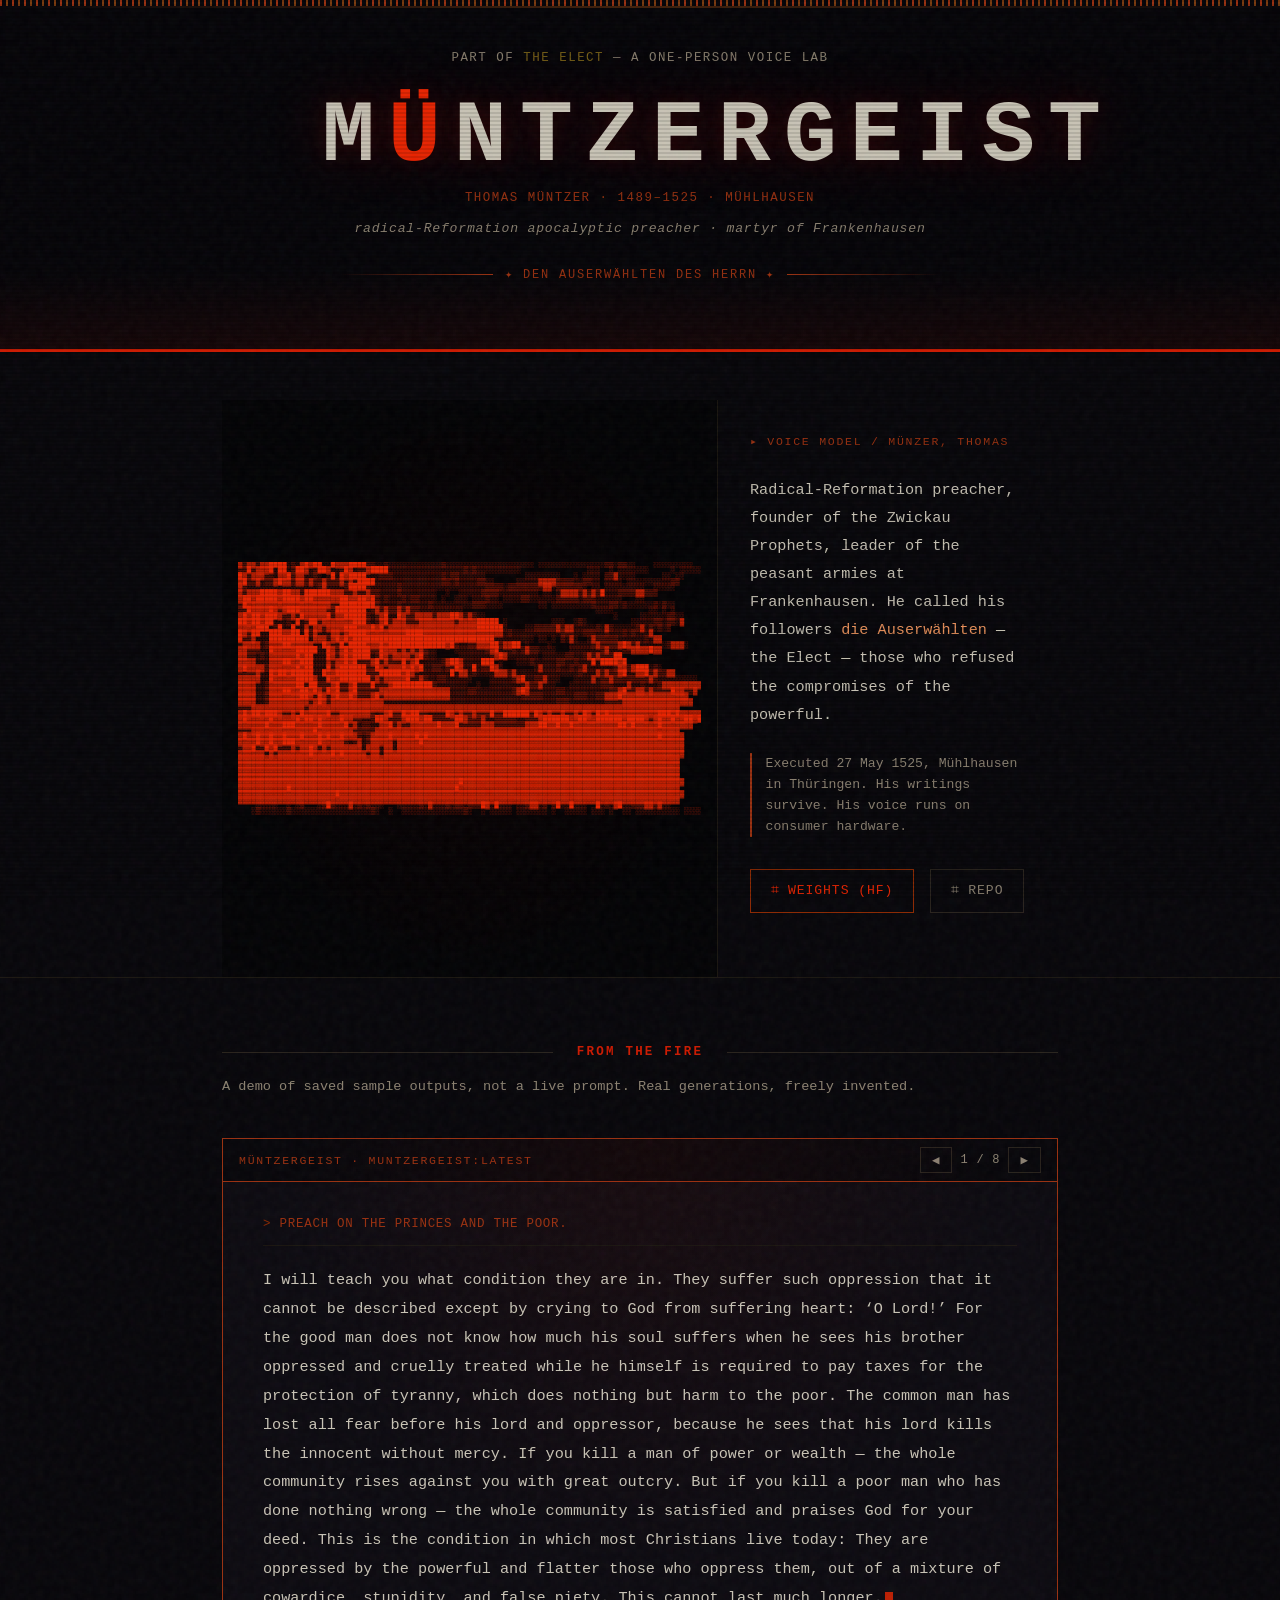
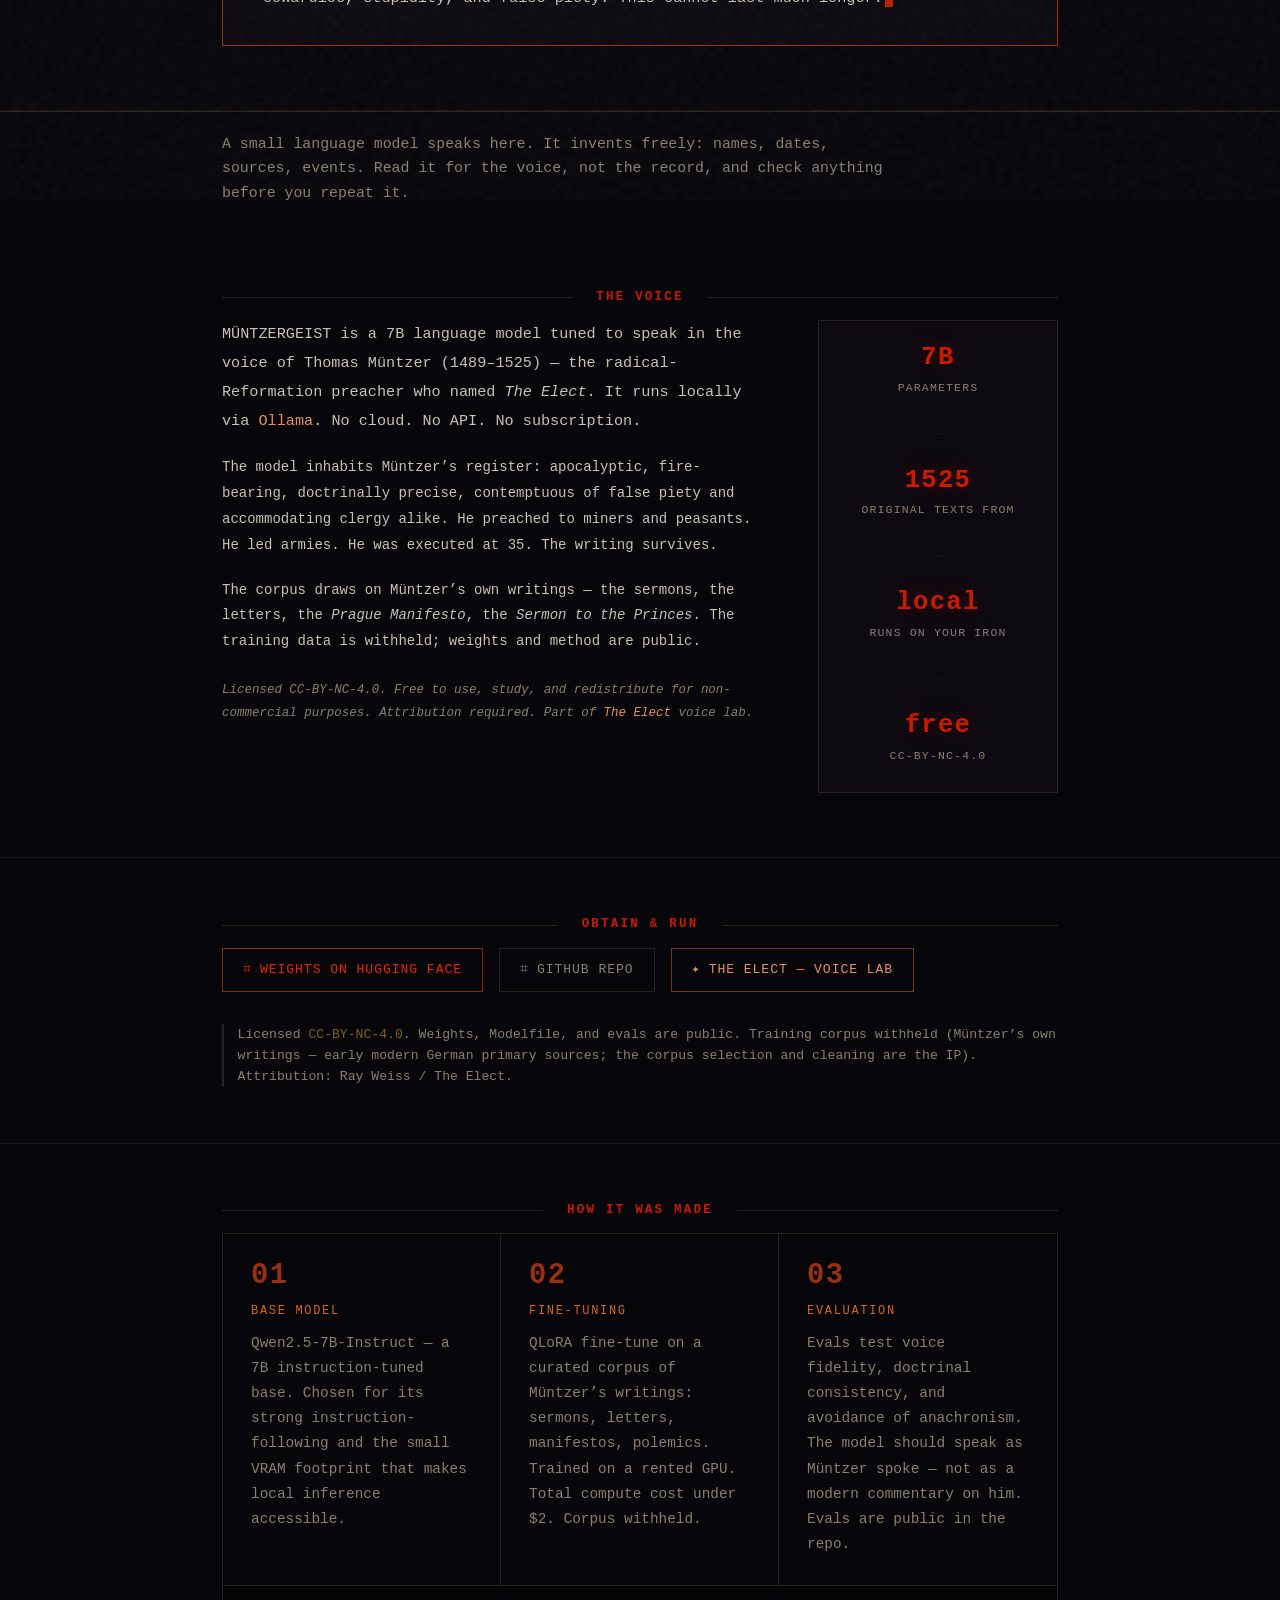
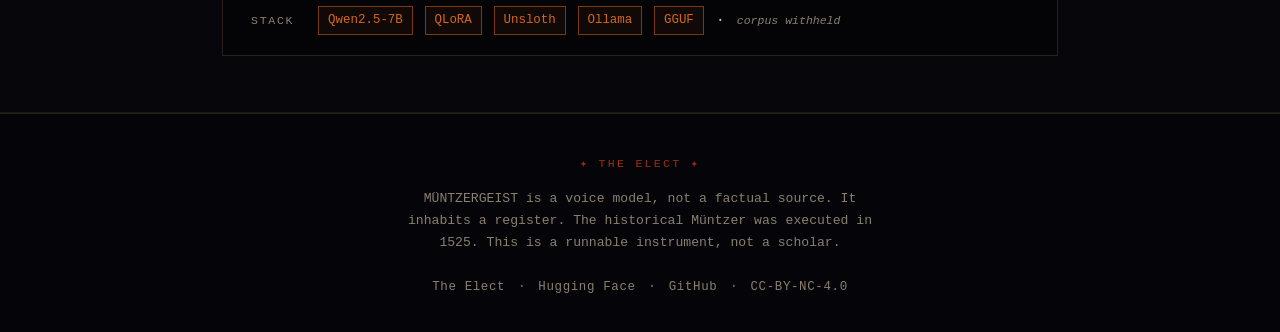
==== commit 59eb4770: "demo clarity: relabel ASK button to NEXT SAMPLE + section sub marks these as saved-sample demos (not" ====
--- a/index.html
+++ b/index.html
@@ -10,14 +10,19 @@
 <meta property="og:url"         content="https://lerugray.github.io/muntzergeist-7b/">
 <meta property="og:title"       content="MÜNTZERGEIST">
 <meta property="og:description" content="Thomas Müntzer, runnable. The radical-Reformation preacher who named the Elect — fire-and-brimstone heterodoxy on consumer hardware. 7B parameters, Qwen2.5 base, CC-BY-NC-4.0.">
-<meta property="og:image"       content="./assets/og-image.png">
+<meta property="og:image" content="https://lerugray.github.io/muntzergeist-7b/assets/og-image.png">
+<meta property="og:image:secure_url" content="https://lerugray.github.io/muntzergeist-7b/assets/og-image.png">
+<meta property="og:image:type" content="image/png">
+<meta property="og:image:width" content="1200">
+<meta property="og:image:height" content="630">
+<meta property="og:image:alt" content="MUNTZERGEIST — a Thomas Müntzer register model (7B)">
 
 <!-- Twitter -->
 <meta name="twitter:card"        content="summary_large_image">
 <meta name="twitter:url"         content="https://lerugray.github.io/muntzergeist-7b/">
 <meta name="twitter:title"       content="MÜNTZERGEIST">
 <meta name="twitter:description" content="Thomas Müntzer, runnable. Radical-Reformation fire on consumer hardware. 7B, CC-BY-NC-4.0.">
-<meta name="twitter:image"       content="./assets/og-image.png">
+<meta name="twitter:image" content="https://lerugray.github.io/muntzergeist-7b/assets/og-image.png">
 
 <link rel="stylesheet" href="./styles.css?v=6">
 </head>
@@ -147,7 +152,7 @@
         <span>FROM THE FIRE</span>
         <span class="heading-rule"></span>
       </h2>
-      <p class="section-sub">Real output from the model. Unscripted. The voice speaks.</p>
+      <p class="section-sub">A demo of saved sample outputs, not a live prompt. Real generations, freely invented.</p>
 
       <div class="sermon-terminal" id="sermonTerminal">
         <div class="terminal-bar">
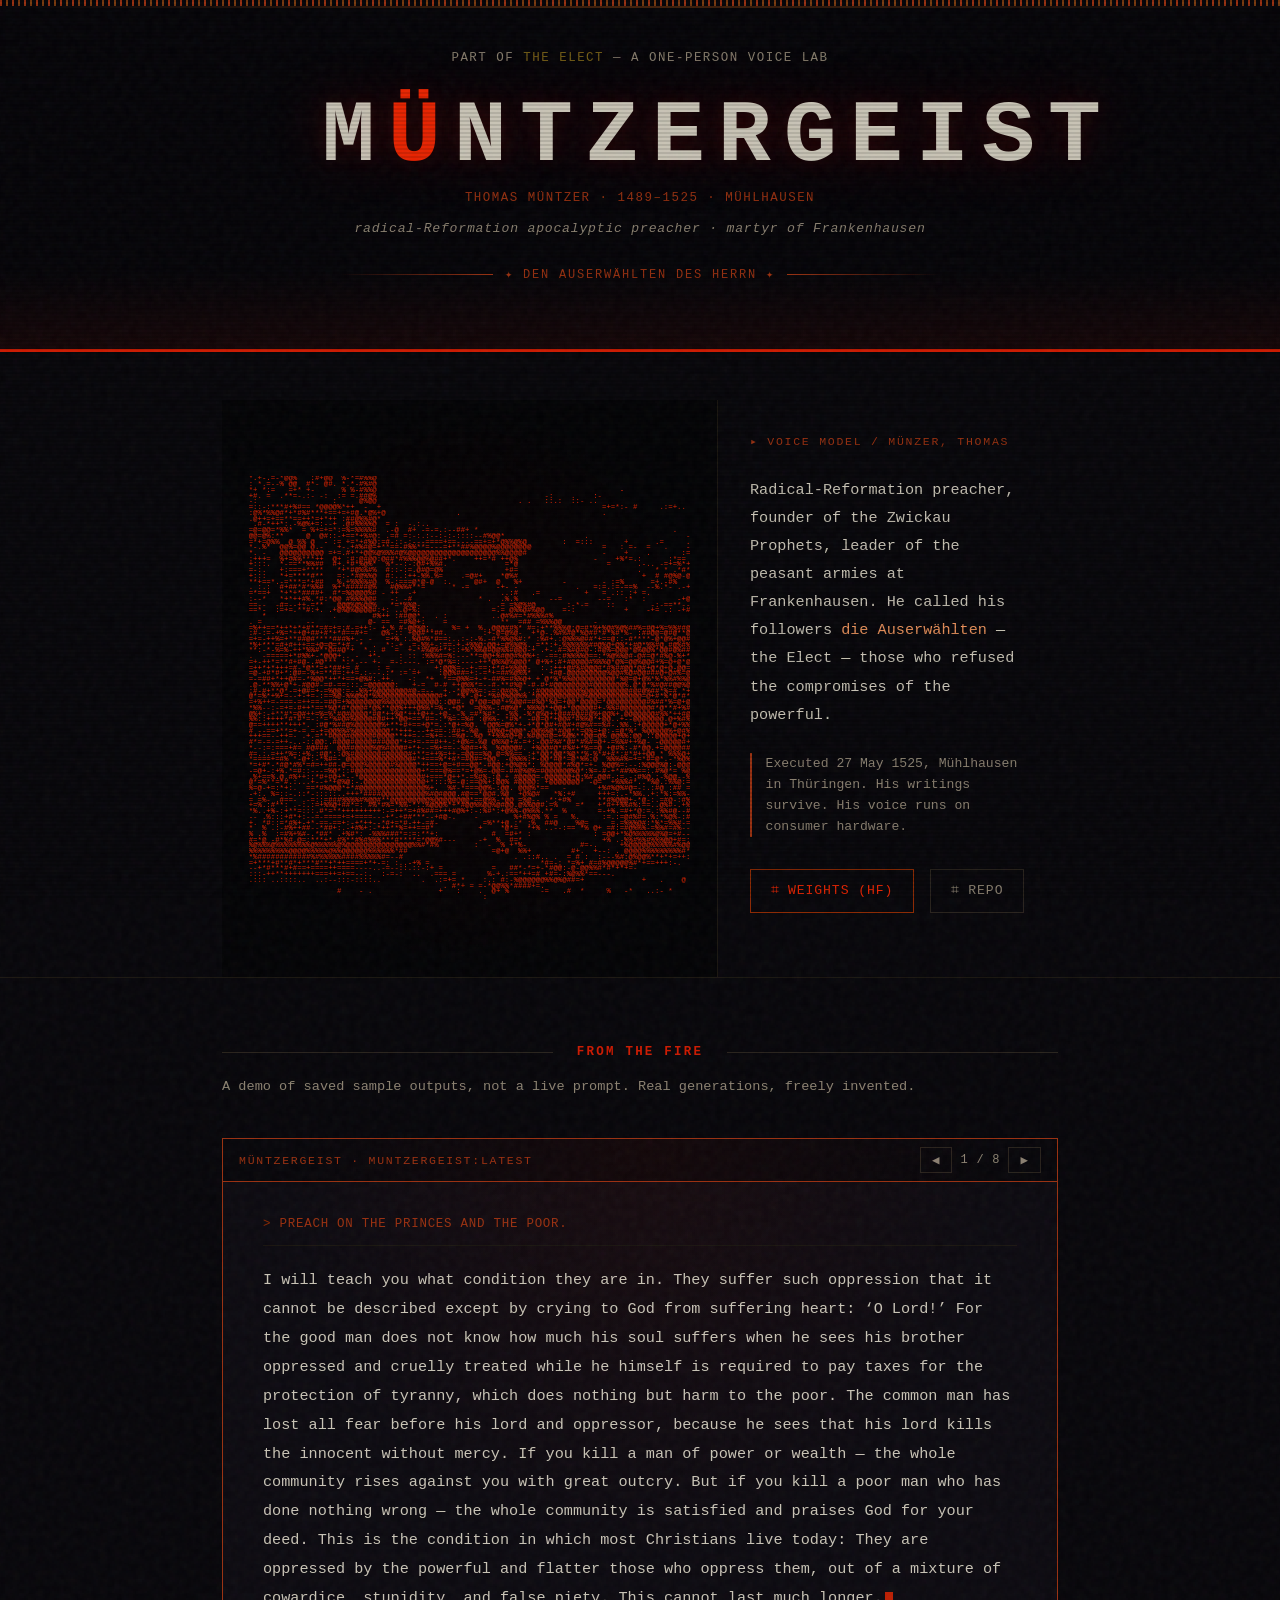
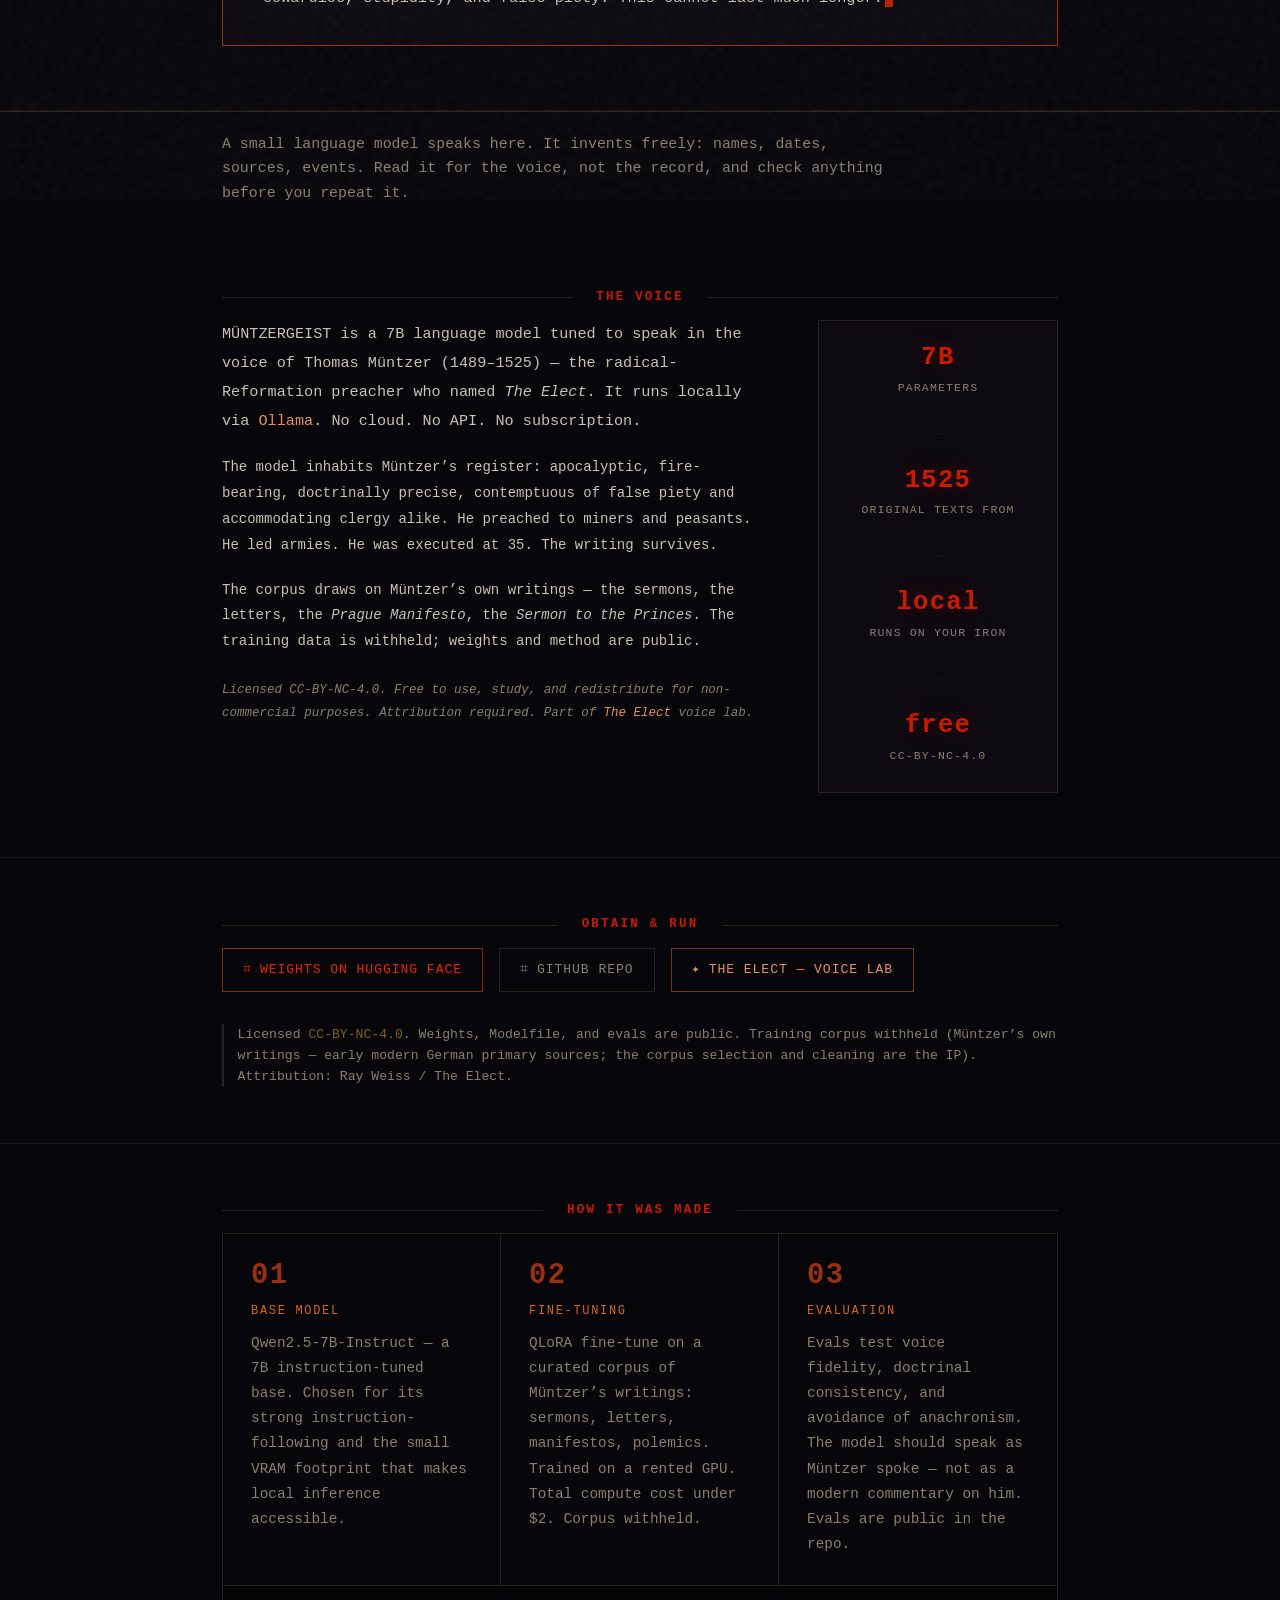
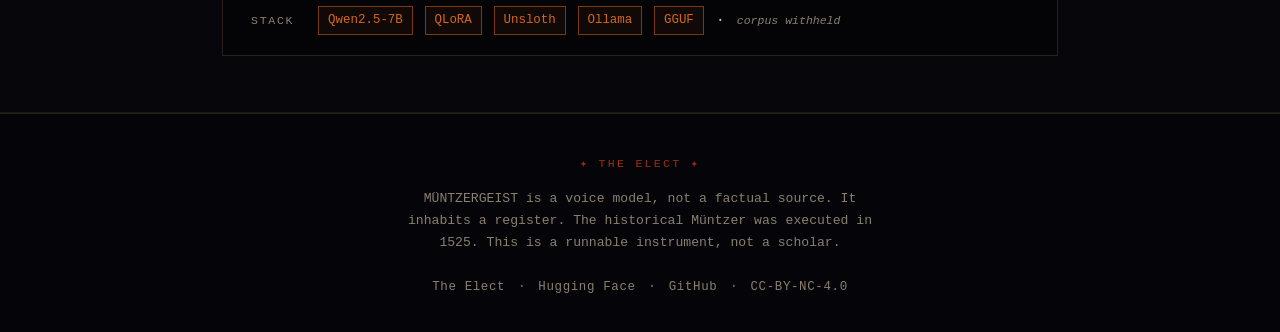
==== commit f4cce3ba: "fix Müntzer portrait: replace malformed block-shade ASCII with new plain-ASCII portrait (renders cle" ====
--- a/index.html
+++ b/index.html
@@ -69,50 +69,80 @@
 
         <!-- ASCII portrait — block-shade grayscale, rendered at small mono size -->
         <div class="portrait-frame" aria-label="ASCII portrait of Thomas Müntzer">
-          <pre class="ascii-portrait" aria-hidden="true">&#9619;&#9618;&#9619;&#9619;&#9618;&#9619;&#9619;&#9608;&#9608;&#9608;&#9608;&#9617;&#9618;&#9617;&#9619;&#9608;&#9619;&#9608;&#9608;&#9617;&#9617;&#9608;&#9619;&#9619;&#9619;&#9608;&#9608;&#9608;&#9608;&#9618;&#9618;&#9617;&#9617;&#9618;&#9617;&#9617;&#9617;&#9617;&#9617;&#9617;&#9617;&#9617;&#9617;&#9617;&#9617;&#9617;&#9618;&#9617;&#9617;&#9617;&#9617;&#9617;&#9617;&#9617;&#9617;&#9617;&#9617;&#9617;&#9617;&#9617;&#9617;&#9617;&#9617;&#9617;&#9617;&#9617;&#9617; &#9617;&#9617;&#9617;&#9617;&#9617;&#9617;&#9617;&#9617;&#9617;&#9617;&#9617;&#9617;&#9617;&#9617;&#9617;&#9618;&#9618;&#9617;&#9618;&#9618;&#9617;&#9617;    &#9617;&#9617;&#9617;&#9617;&#9617;&#9617;&#9617;&#9617;&#9617;
-&#9618;&#9618;&#9608;&#9618;&#9619;&#9619;&#9619;&#9608;&#9617;&#9608;&#9608;&#9617;&#9618;&#9608;&#9608;&#9619;&#9617;&#9618;&#9608;&#9608;&#9619;&#9617;&#9617;&#9618;&#9608;&#9619;&#9617;&#9618;&#9618;&#9619;&#9608;&#9608;&#9608;&#9608;&#9617;&#9617;&#9617;&#9617;&#9617;&#9617;&#9617;&#9617;&#9617;&#9617;&#9617;&#9617;&#9617;&#9617;&#9617;&#9617;&#9617;&#9618;&#9617;&#9618;&#9617;&#9617;&#9617;&#9617;&#9617;&#9617;&#9617;&#9617;&#9617;&#9617;               &#9617;&#9617;&#9617;  &#9617; &#9617;&#9617;&#9617;&#9617;&#9617;&#9617;&#9617;     &#9617; &#9617;&#9617;&#9617;&#9617;&#9617;&#9617;
-&#9608;&#9619;&#9618;&#9619;&#9619;&#9619;&#9618;&#9618;&#9617;&#9619;&#9619;&#9608;&#9618;&#9619;&#9619;&#9617;&#9617;&#9618;&#9617; &#9617;&#9608;&#9617;&#9608;&#9619;&#9608;&#9608;&#9608;&#9608;&#9617;&#9617;&#9617;&#9618;&#9618;&#9618;&#9617;&#9617;&#9617;&#9617;&#9617;&#9617;&#9617;&#9617;&#9617;&#9617;&#9617;&#9618;&#9617;&#9618;&#9618;&#9617;&#9617;&#9617;&#9617;&#9617;&#9617;         &#9617;&#9617;&#9617;&#9617;&#9617;&#9617;&#9617;&#9617;   &#9617; &#9617;&#9617;&#9617;&#9617; &#9618;&#9618;&#9619;&#9617;&#9617;&#9617;&#9617;      &#9617;&#9617; &#9617;&#9617;
-&#9619;&#9608;&#9618;&#9618;&#9619;&#9617;&#9618;&#9618;&#9619;&#9608;&#9619;&#9619;&#9618;&#9619;&#9619;&#9618;&#9619;&#9618;&#9618;&#9619;&#9618;&#9618;&#9618;&#9619;&#9617;&#9619;&#9618;&#9608;&#9608;&#9608;&#9608;&#9617;&#9617;&#9617;&#9617;&#9617;&#9617;&#9617;&#9617;&#9617;&#9617;&#9617;&#9617;&#9617;&#9617;&#9617;&#9618;&#9618;&#9617;&#9618;&#9617;&#9617;&#9617;&#9617;&#9618;&#9618;&#9617;&#9617;     &#9617;&#9617;&#9617;&#9617;&#9617;&#9619;&#9619;&#9619;&#9619;&#9618;&#9618;&#9618;&#9618;&#9617;&#9617;&#9618;&#9618;&#9617;&#9617; &#9617;&#9617;&#9617;&#9617; &#9617;&#9617;&#9617;&#9617;&#9617;&#9617;&#9617;&#9617;&#9617;&#9617;&#9618;&#9618;
-&#9619;&#9618;&#9617;&#9617;&#9617;&#9617;&#9617;&#9617;&#9617;&#9617;&#9617;&#9617;&#9617;&#9617;&#9617;&#9617;&#9617;&#9617;&#9618;&#9619;&#9617;&#9617;&#9617;&#9617;&#9618;&#9608;&#9608;&#9608;&#9608;&#9618;&#9617;&#9617;&#9617;&#9617;&#9617;&#9617;&#9618;&#9617;&#9617;&#9617;&#9617;&#9617;&#9617;&#9617;&#9617;&#9617;&#9617;&#9617;&#9617;&#9617;&#9617;&#9617;&#9617;&#9617;&#9617;&#9617;&#9618;&#9618;&#9618;&#9618;&#9617;&#9618;&#9618;&#9618;&#9618;&#9618;&#9618;&#9618;&#9618;&#9619;&#9619;&#9617;&#9618;&#9618;&#9618;&#9618;&#9618;&#9618;&#9617; &#9617;&#9617; &#9617;&#9617;&#9617;&#9617;&#9617;&#9617;&#9617;&#9617;&#9617;  &#9617;&#9617;&#9617;&#9617;&#9617;
-&#9619;&#9618;&#9619;&#9619;&#9619;&#9608;&#9608;&#9608;&#9608;&#9619;&#9608;&#9608;&#9619;&#9619;&#9618;&#9608;&#9608;&#9608;&#9608;&#9608;&#9608;&#9619;&#9619;&#9619;&#9618;&#9618;&#9619;&#9618;&#9618;&#9619;&#9618;&#9618;&#9617;&#9617;&#9617;&#9617;&#9618;&#9617;&#9617;&#9617;&#9617;&#9617;&#9617;&#9617;&#9617;  &#9617;  &#9617;&#9617;&#9617;&#9617;&#9617;&#9618;&#9618;&#9618;&#9618;&#9617;&#9617;&#9617;&#9617;&#9617;&#9617;&#9617;&#9617;&#9617; &#9617;&#9617; &#9617;&#9619;&#9619;&#9619;&#9619;&#9618;&#9619;&#9618;&#9619;&#9618;&#9608;&#9617;&#9617;&#9617;&#9618;&#9618;&#9618;&#9618;&#9619;&#9619;&#9618;&#9618;&#9618;
-&#9619;&#9608;&#9608;&#9619;&#9608;&#9608;&#9608;&#9608;&#9608;&#9619;&#9608;&#9608;&#9608;&#9608;&#9619;&#9608;&#9608;&#9619;&#9619;&#9619;&#9619;&#9619;&#9619;&#9608;&#9608;&#9619;&#9619;&#9608;&#9608;&#9619;&#9608;&#9618;&#9617;&#9618;&#9617;&#9617;&#9617;&#9618;&#9617;&#9618;&#9618;&#9617;&#9617;&#9617;&#9617; &#9617;  &#9617;&#9617;&#9617; &#9617;&#9617;&#9617;&#9618;&#9617;&#9617; &#9617;&#9617;&#9617;&#9617;&#9618;&#9618;&#9617;&#9617;&#9617;&#9617;&#9617;&#9617;&#9618;&#9618;&#9618;&#9618;&#9618;&#9617;&#9618;&#9618;&#9618;&#9617;&#9617;&#9617;&#9617;&#9617;&#9617;   &#9617;&#9617;
-&#9618;&#9608;&#9619;&#9619;&#9619;&#9619;&#9619;&#9619;&#9619;&#9619;&#9619;&#9619;&#9619;&#9619;&#9619;&#9619;&#9619;&#9619;&#9619;&#9619;&#9619;&#9618;&#9618;&#9608;&#9608;&#9608;&#9608;&#9608;&#9608;&#9608;&#9608;&#9618;&#9617;&#9617;&#9617;&#9617;&#9618;&#9617;&#9617;&#9617;&#9617;&#9617;&#9617;&#9618;&#9617;&#9617;&#9617;&#9617;&#9617;&#9617;&#9617;&#9617;&#9617;&#9618;&#9618;&#9618;&#9617;&#9617;&#9617;&#9617;        &#9617;&#9617; &#9617;&#9617;&#9617;&#9617;&#9617;&#9617;&#9617;&#9617;&#9617;&#9618;&#9617;&#9617;&#9617;&#9618;&#9618;&#9617;&#9618;&#9617;&#9617;&#9617;&#9617;&#9617;&#9617;&#9618;&#9617;&#9618;&#9617;&#9617;
-&#9618;&#9618;&#9608;&#9619;&#9619;&#9619;&#9619;&#9608;&#9619;&#9618;&#9619;&#9608;&#9608;&#9608;&#9619;&#9619;&#9619;&#9619;&#9619;&#9619;&#9618;&#9618;&#9608;&#9608;&#9608;&#9608;&#9608;&#9608;&#9608;&#9617;&#9618;&#9619;&#9618;&#9619;&#9618;&#9618;&#9619;&#9618;&#9619;&#9618;&#9618;&#9617;&#9617;&#9617;&#9617;&#9617;&#9617;&#9617;&#9617;&#9617;&#9617;                              &#9617;&#9617;&#9617;&#9617;        &#9617;&#9617; &#9617; &#9617;
-&#9619;&#9608;&#9619;&#9608;&#9608;&#9619;&#9608;&#9608;&#9608;&#9619;&#9618;&#9618;&#9619;&#9618;&#9608;&#9619;&#9619;&#9619;&#9619;&#9619;&#9608;&#9618;&#9619;&#9619;&#9608;&#9608;&#9608;&#9608;&#9608;&#9618;&#9617;&#9618;&#9619;&#9608;&#9617;&#9617;&#9608;&#9619;&#9618;&#9618;&#9619;&#9619;&#9619;&#9619;&#9618;&#9619;&#9619;&#9619;&#9608;&#9608;&#9619;&#9618;&#9619;&#9618;&#9617;&#9617;                             &#9617;     &#9617;&#9617;&#9617;&#9617;&#9617;&#9617;&#9618;&#9618;&#9617;&#9617;
-&#9608;&#9608;&#9619;&#9608;&#9608;&#9619;&#9608;&#9608;&#9617;&#9617;&#9617;&#9618;&#9617;&#9608;&#9617;&#9618;&#9608;&#9608;&#9618;&#9619;&#9619;&#9619;&#9619;&#9619;&#9619;&#9619;&#9608;&#9608;&#9608;&#9618;&#9617;&#9618;&#9619;&#9608;&#9618;&#9619;&#9619;&#9619;&#9618;&#9618;&#9618;&#9619;&#9619;&#9619;&#9619;&#9619;&#9619;&#9619;&#9619;&#9618;&#9619;&#9619;&#9619;&#9619;&#9608;&#9608;&#9608;&#9608;&#9608; &#9617;          &#9617;&#9617;&#9617;  &#9617;&#9618;&#9617;          &#9617;&#9617;&#9617;&#9617;&#9617;&#9618;&#9618;&#9617;&#9618;&#9618;&#9617;&#9619;
-&#9619;&#9619;&#9619;&#9619;&#9608;&#9608;&#9608;&#9617;&#9618;&#9608;&#9617;&#9617;&#9608;&#9617;&#9617;&#9619;&#9617;&#9619;&#9619;&#9618;&#9619;&#9619;&#9619;&#9619;&#9608;&#9608;&#9608;&#9619;&#9619;&#9619;&#9608;&#9619;&#9608;&#9618;&#9619;&#9619;&#9619;&#9619;&#9619;&#9619;&#9619;&#9619;&#9619;&#9619;&#9619;&#9619;&#9619;&#9619;&#9619;&#9619;&#9619;&#9619;&#9619;&#9619;&#9608;&#9608;&#9608;&#9608;&#9608;&#9608;&#9617;    &#9617;&#9617;&#9618;&#9618;&#9618;&#9618;&#9618;&#9619;&#9618;&#9619;&#9619;&#9617;&#9617;&#9617;&#9617;&#9617;&#9618;&#9617;&#9619;&#9618;&#9617;&#9617;&#9617;&#9617;&#9617;&#9618;&#9619;&#9617;&#9618;&#9617;&#9618;&#9617;&#9618;
-&#9608;&#9619;&#9618;&#9608;&#9608;&#9617;&#9617;&#9608;&#9608;&#9608;&#9619;&#9619;&#9608;&#9608;&#9617;&#9608;&#9618;&#9619;&#9617;&#9617;&#9617;&#9619;&#9619;&#9618;&#9619;&#9608;&#9608;&#9608;&#9608;&#9619;&#9619;&#9619;&#9619;&#9619;&#9619;&#9619;&#9619;&#9619;&#9608;&#9608;&#9608;&#9608;&#9619;&#9619;&#9619;&#9619;&#9619;&#9619;&#9619;&#9619;&#9619;&#9619;&#9619;&#9619;&#9619;&#9619;&#9619;&#9619;&#9619;&#9619;&#9617;&#9618;&#9617;&#9617;&#9617;&#9617;&#9617;&#9617;&#9617;&#9617;&#9617;&#9617;&#9617;&#9618;&#9618;&#9618;&#9617;&#9617;&#9618;&#9618;&#9618;&#9617;&#9617;&#9618;&#9617;&#9617;&#9617;&#9618;&#9617;&#9618;&#9617;&#9617;&#9617;&#9619;
-&#9608;&#9618;&#9618;&#9619;&#9617;&#9617;&#9617;&#9608;&#9608;&#9608;&#9608;&#9608;&#9608;&#9608;&#9608;&#9608;&#9617;&#9619;&#9619;&#9619;&#9618;&#9619;&#9608;&#9619;&#9608;&#9619;&#9608;&#9608;&#9608;&#9608;&#9608;&#9608;&#9608;&#9608;&#9608;&#9608;&#9608;&#9608;&#9608;&#9608;&#9608;&#9608;&#9608;&#9608;&#9608;&#9608;&#9608;&#9608;&#9608;&#9608;&#9608;&#9608;&#9608;&#9608;&#9608;&#9608;&#9608;&#9608;&#9617;&#9617;&#9617;&#9617;&#9617;&#9617;&#9617;&#9617;&#9617; &#9617;&#9617; &#9617; &#9618;&#9617;&#9619;&#9617;  &#9617;&#9619;&#9618;&#9618;&#9618;&#9618;&#9618;&#9617;&#9617;&#9617;&#9617;&#9617;&#9617;&#9618;&#9617;&#9619;&#9619;
-&#9618;&#9619;&#9619;&#9619;&#9619;&#9617;&#9618;&#9619;&#9619;&#9619;&#9608;&#9608;&#9619;&#9619;&#9619;&#9619;&#9619;&#9617;&#9617;&#9608;&#9619;&#9618;&#9618;&#9608;&#9618;&#9608;&#9608;&#9608;&#9608;&#9619;&#9619;&#9619;&#9608;&#9619;&#9608;&#9608;&#9608;&#9608;&#9608;&#9608;&#9608;&#9608;&#9608;&#9608;&#9608;&#9608;&#9608;&#9619;&#9608;&#9618;&#9617;&#9617;&#9618;&#9618;&#9619;&#9619;&#9619;&#9608;&#9608;&#9618;&#9619;&#9619;&#9608;&#9608; &#9617;    &#9617;    &#9617;&#9617;&#9617;&#9617;&#9617;&#9618;&#9619;&#9618;&#9618;&#9618;&#9618;&#9619;&#9608;&#9619;&#9618;&#9619;&#9617;&#9617;&#9617;&#9617;&#9617;&#9617;&#9618;&#9619;&#9619;&#9619;&#9617;
-&#9619;&#9619;&#9618;&#9618;&#9618;&#9617;&#9617;&#9608;&#9619;&#9619;&#9619;&#9619;&#9619;&#9608;&#9608;&#9608;&#9608;&#9608;&#9617;&#9617;&#9608;&#9619;&#9618;&#9619;&#9608;&#9619;&#9608;&#9608;&#9608;&#9608;&#9618;&#9618;&#9608;&#9619;&#9619;&#9619;&#9618;&#9619;&#9618;&#9619;&#9618;&#9619;&#9618;&#9617;&#9617;    &#9617;&#9617;&#9617;&#9617;&#9617;&#9617;&#9617;&#9618;&#9619;&#9608;&#9617;&#9617;&#9617;&#9618;&#9617;&#9618;&#9619;&#9618;&#9618;&#9617;&#9617;&#9617;&#9617;   &#9617;&#9617;&#9617;&#9617;&#9617;&#9617;&#9617;&#9618;&#9619;&#9617;&#9617;&#9617;&#9618;&#9618;&#9619;&#9619;&#9619;&#9619;&#9608;&#9619;&#9619;
-&#9619;&#9619;&#9618;&#9618;&#9617;&#9618;&#9617;&#9619;&#9619;&#9619;&#9619;&#9619;&#9619;&#9608;&#9619;&#9608;&#9608;&#9617;&#9617;&#9617;&#9608;&#9619;&#9618;&#9619;&#9608;&#9619;&#9608;&#9608;&#9608;&#9608;&#9617;&#9618;&#9608;&#9619;&#9618;&#9619;&#9619;&#9619;&#9619;&#9618;&#9619;&#9608;&#9618;&#9617;&#9617;     &#9617;&#9617;&#9617;&#9617;&#9617;&#9617;&#9617;&#9618;&#9619;&#9608;&#9619;&#9617;&#9617;&#9617;&#9617;&#9617;&#9617;&#9617; &#9617;&#9617;&#9617;&#9617;&#9617;&#9618;&#9618;&#9617;&#9617;&#9618;&#9619;&#9618;&#9619;&#9618;&#9618;&#9618;&#9608;&#9608;
-&#9619;&#9619;&#9619;&#9619;&#9617;&#9617;&#9617;&#9619;&#9619;&#9619;&#9608;&#9608;&#9619;&#9619;&#9608;&#9608;&#9608;&#9617;&#9617;&#9617;&#9619;&#9618;&#9619;&#9619;&#9608;&#9619;&#9608;&#9618;&#9618;&#9618;&#9619;&#9608;&#9618;&#9619;&#9618;&#9618;&#9618;&#9608;&#9618;&#9619;&#9608;&#9617;&#9617;&#9617;&#9617;&#9617;&#9618;&#9619;&#9608;&#9608;&#9619;&#9617;&#9617;&#9617;&#9617;&#9608;&#9608;&#9608; &#9617;   &#9617;&#9617;&#9617;&#9618;&#9617;&#9617;&#9617;&#9617;&#9617;&#9618;&#9618;&#9617;&#9617;&#9618;&#9617;&#9617;&#9617;&#9608;&#9617;&#9608;&#9608;&#9608;&#9608;&#9619;&#9608;
-&#9619;&#9608;&#9619;&#9619;&#9619;&#9619;&#9618;&#9619;&#9619;&#9619;&#9619;&#9619;&#9619;&#9608;&#9619;&#9608;&#9608;&#9617;&#9617;&#9617;&#9608;&#9618;&#9619;&#9608;&#9608;&#9608;&#9608;&#9608;&#9608;&#9618;&#9618;&#9608;&#9619;&#9618;&#9619;&#9619;&#9619;&#9608;&#9619;&#9608;&#9619;&#9608;&#9617;&#9617;&#9618;&#9618;&#9617;&#9618;&#9618;&#9608;&#9619;&#9617;&#9617;&#9608;&#9617;&#9618;&#9618;&#9608;&#9619;&#9617;       &#9617;&#9619;&#9617;&#9617;&#9617;&#9618;&#9617;&#9617;&#9618;&#9617;&#9618;&#9619;&#9617;&#9617;&#9617;&#9617;&#9617;&#9617;&#9618;&#9619;&#9619;&#9618;&#9619;&#9608;&#9608;&#9608;&#9617;&#9618;&#9617;
-&#9618;&#9618;&#9618;&#9618;&#9619;&#9617;&#9617;&#9608;&#9619;&#9608;&#9608;&#9619;&#9608;&#9608;&#9608;&#9608;&#9608;&#9617;&#9617;&#9608;&#9619;&#9619;&#9608;&#9608;&#9608;&#9608;&#9608;&#9608;&#9608;&#9618;&#9618;&#9618;&#9608;&#9608;&#9608;&#9608;&#9608;&#9619;&#9608;&#9619;&#9617;&#9617;&#9617;&#9617;&#9617;&#9617;&#9617;&#9617;&#9608;&#9617;&#9619;&#9619;&#9617;&#9618;&#9617;&#9617;&#9617;&#9617;&#9619;&#9619;&#9619;&#9618;&#9619;&#9617;&#9617;&#9617;&#9617;&#9617;&#9617;&#9617;&#9617;&#9617;&#9617;&#9617;&#9617;&#9617;&#9617;&#9618;&#9617;&#9617;&#9617;&#9619;&#9618;&#9619;&#9618;&#9618;&#9619;&#9608;&#9617;&#9617;&#9619;&#9619;&#9608;&#9618;&#9619;&#9618;&#9618;&#9619;&#9619;
-&#9619;&#9619;&#9619;&#9619;&#9619;&#9617;&#9617;&#9608;&#9619;&#9619;&#9619;&#9619;&#9619;&#9608;&#9608;&#9608;&#9608;&#9619;&#9617;&#9617;&#9608;&#9619;&#9619;&#9608;&#9608;&#9608;&#9608;&#9608;&#9608;&#9608;&#9618;&#9619;&#9618;&#9619;&#9619;&#9619;&#9619;&#9619;&#9608;&#9618;&#9618;&#9619;&#9618;&#9617;&#9617;&#9618;&#9618;&#9617;&#9617;&#9617;&#9617;&#9617;&#9617;    &#9617;&#9617;&#9617;&#9617;&#9617;&#9618;&#9619;&#9608;&#9617;&#9617;&#9618;&#9618;&#9619;&#9617;&#9617;&#9617;   &#9617;&#9617;&#9617;&#9617;&#9619;&#9617;&#9618;&#9618;&#9619;&#9618;&#9618;&#9618;&#9618;&#9618;&#9618;&#9618;&#9618;&#9619;&#9618;&#9617;&#9617;&#9617;&#9617;&#9617;&#9617;&#9617;&#9617;&#9617;
-&#9619;&#9619;&#9619;&#9619;&#9617;&#9617;&#9618;&#9619;&#9619;&#9619;&#9619;&#9619;&#9619;&#9608;&#9608;&#9618;&#9608;&#9608;&#9618;&#9618;&#9618;&#9619;&#9608;&#9618;&#9618;&#9619;&#9608;&#9618;&#9618;&#9618;&#9608;&#9618;&#9618;&#9618;&#9619;&#9608;&#9608;&#9608;&#9608;&#9608;&#9608;&#9608;&#9608;&#9608;&#9618;&#9617;&#9617;&#9617;&#9617;&#9617;&#9617;&#9617;  &#9617;  &#9617;&#9617;&#9617;&#9617;&#9617;&#9617;&#9617;&#9618;&#9619;&#9618;&#9618;&#9619;&#9617;&#9617;&#9617;   &#9617;&#9617;&#9617;&#9617;&#9617;&#9617;&#9617;&#9618;&#9618;&#9618;&#9617;&#9617;&#9617;&#9619;&#9617;&#9617;&#9618;&#9617;&#9617;&#9617;&#9618;&#9619;&#9619;&#9619;&#9619;&#9619;&#9619;&#9619;&#9619;&#9619;&#9619;&#9619;▓
-&#9619;&#9619;&#9619;&#9619;&#9617;&#9617;&#9618;&#9619;&#9619;&#9619;&#9608;&#9608;&#9619;&#9619;&#9608;&#9608;&#9619;&#9608;&#9619;&#9618;&#9608;&#9619;&#9608;&#9618;&#9618;&#9619;&#9608;&#9618;&#9618;&#9618;&#9618;&#9618;&#9619;&#9619;&#9619;&#9619;&#9619;&#9619;&#9619;&#9619;&#9619;&#9619;&#9619;&#9619;&#9619;&#9619;&#9619;&#9619;&#9617;&#9617;&#9617;&#9617;&#9618;&#9618;&#9617;&#9617;&#9617;&#9617;&#9617;&#9617;&#9617;&#9617;&#9618;&#9619;&#9608;&#9619;&#9617;&#9617;&#9617;&#9617;&#9617;&#9617;&#9618;&#9618;&#9617;&#9617;&#9617;&#9617;&#9617;&#9617;&#9617;&#9617;&#9617;&#9617;&#9618;&#9618;&#9619;&#9608;&#9618;&#9618;&#9619;&#9619;&#9618;&#9619;&#9618;&#9618;&#9618;&#9618;&#9608;&#9619;&#9619;&#9618;&#9618;&#9619;
-&#9619;&#9619;&#9619;&#9619;&#9617;&#9617;&#9618;&#9619;&#9619;&#9619;&#9619;&#9619;&#9619;&#9619;&#9608;&#9608;&#9619;&#9618;&#9608;&#9619;&#9618;&#9619;&#9608;&#9619;&#9619;&#9608;&#9619;&#9618;&#9618;&#9618;&#9619;&#9608;&#9618;&#9619;&#9619;&#9619;&#9619;&#9619;&#9619;&#9619;&#9619;&#9619;&#9619;&#9619;&#9619;&#9619;&#9619;&#9619;&#9617;&#9617;&#9617;&#9617;&#9617;&#9617;&#9617;&#9617;&#9617;&#9617;&#9617;&#9617;&#9617;&#9617;&#9617;&#9617;&#9618;&#9618;&#9618;&#9618;&#9618;&#9617;&#9617;&#9617;&#9617;&#9617;&#9617;&#9617;&#9618;&#9618;&#9618;&#9617;&#9617;&#9618;&#9618;&#9619;&#9619;&#9619;&#9608;&#9619;&#9619;&#9619;&#9619;&#9619;&#9619;&#9619;&#9619;&#9619;&#9619;&#9619;&#9619;&#9619;&#9619;&#9619;
-&#9619;&#9619;&#9619;&#9619;&#9617;&#9617;&#9618;&#9619;&#9619;&#9619;&#9619;&#9619;&#9619;&#9619;&#9619;&#9619;&#9618;&#9619;&#9608;&#9619;&#9618;&#9619;&#9619;&#9619;&#9619;&#9619;&#9619;&#9619;&#9619;&#9619;&#9619;&#9619;&#9619;&#9617;&#9617;&#9617;&#9617;&#9617;&#9617;&#9617;&#9617;&#9617;&#9617;&#9617;&#9617;&#9617;&#9617;&#9617;&#9617;&#9617;&#9617;&#9617;&#9617;&#9617;&#9617;&#9617;&#9617;&#9617;&#9617;&#9617;&#9617;&#9617;&#9617;&#9617;&#9617;&#9617;&#9617;&#9617;&#9617;&#9617;&#9617;&#9617;&#9618;&#9618;&#9618;&#9617;&#9617;&#9617;&#9617;&#9617;&#9617;&#9617;&#9617;&#9618;&#9618;&#9618;&#9618;&#9619;&#9619;&#9619;&#9619;&#9619;&#9619;&#9619;&#9619;&#9619;&#9619;&#9619;&#9619;&#9619;&#9619;&#9619;&#9619;
-&#9618;&#9618;&#9618;&#9619;&#9619;&#9619;&#9619;&#9619;&#9619;&#9619;&#9619;&#9619;&#9619;&#9619;&#9619;&#9618;&#9619;&#9619;&#9619;&#9619;&#9619;&#9619;&#9619;&#9619;&#9619;&#9619;&#9619;&#9619;&#9619;&#9619;&#9619;&#9619;&#9619;&#9619;&#9619;&#9619;&#9619;&#9619;&#9619;&#9619;&#9619;&#9619;&#9619;&#9619;&#9619;&#9619;&#9619;&#9619;&#9619;&#9619;&#9619;&#9619;&#9619;&#9619;&#9619;&#9619;&#9619;&#9619;&#9619;&#9619;&#9619;&#9619;&#9619;&#9619;&#9619;&#9619;&#9619;&#9619;&#9619;&#9619;&#9619;&#9619;&#9619;&#9619;&#9619;&#9619;&#9619;&#9619;&#9619;&#9619;&#9619;&#9619;&#9619;&#9619;&#9619;&#9619;&#9619;&#9619;&#9619;&#9619;&#9619;&#9619;&#9619;&#9619;&#9619;&#9619;&#9619;&#9619;&#9619;&#9619;
-&#9619;&#9608;&#9619;&#9608;&#9608;&#9619;&#9608;&#9608;&#9608;&#9619;&#9618;&#9618;&#9619;&#9618;&#9608;&#9619;&#9619;&#9619;&#9619;&#9619;&#9608;&#9618;&#9618;&#9619;&#9619;&#9619;&#9619;&#9619;&#9619;&#9619;&#9618;&#9617;&#9618;&#9619;&#9608;&#9618;&#9618;&#9608;&#9619;&#9608;&#9608;&#9618;&#9618;&#9617;&#9617;&#9617;&#9617;&#9608;&#9619;&#9618;&#9619;&#9618;&#9618;&#9619;&#9618;&#9618;&#9618;&#9608;&#9618;&#9618;&#9608;&#9608;&#9608;&#9608;&#9608;&#9608;&#9618;&#9608;&#9619;&#9618;&#9619;&#9618;&#9618;&#9619;&#9618;&#9618;&#9619;&#9618;&#9608;&#9619;&#9618;&#9608;&#9619;&#9608;&#9619;&#9619;&#9619;&#9619;&#9619;&#9619;&#9619;&#9619;&#9619;&#9619;&#9619;&#9608;&#9608;&#9608;&#9619;&#9608;&#9619;&#9619;&#9619;&#9619;&#9619;
-&#9619;&#9608;&#9619;&#9619;&#9619;&#9619;&#9619;&#9608;&#9619;&#9619;&#9619;&#9619;&#9619;&#9608;&#9619;&#9608;&#9608;&#9619;&#9608;&#9619;&#9619;&#9619;&#9619;&#9608;&#9619;&#9619;&#9618;&#9618;&#9617;&#9617;&#9618;&#9608;&#9608;&#9619;&#9618;&#9618;&#9618;&#9619;&#9608;&#9608;&#9608;&#9619;&#9608;&#9608;&#9618;&#9618;&#9618;&#9618;&#9618;&#9608;&#9608;&#9619;&#9618;&#9618;&#9618;&#9619;&#9617;&#9617;&#9618;&#9618;&#9618;&#9618;&#9618;&#9617;&#9617;&#9618;&#9618;&#9618;&#9619;&#9608;&#9608;&#9608;&#9608;&#9608;&#9608;&#9619;&#9619;&#9608;&#9608;&#9619;&#9619;&#9608;&#9608;&#9608;&#9608;&#9608;&#9608;&#9619;&#9608;&#9608;&#9608;&#9608;&#9619;&#9618;&#9619;&#9608;&#9619;&#9619;&#9608;&#9619;&#9619;&#9608;&#9608;&#9619;&#9608;&#9608;
-&#9619;&#9619;&#9619;&#9619;&#9619;&#9619;&#9608;&#9619;&#9619;&#9619;&#9608;&#9608;&#9608;&#9619;&#9619;&#9619;&#9619;&#9619;&#9608;&#9619;&#9619;&#9619;&#9619;&#9619;&#9608;&#9618;&#9619;&#9617;&#9618;&#9618;&#9617;&#9617;&#9619;&#9619;&#9608;&#9618;&#9619;&#9618;&#9618;&#9619;&#9619;&#9619;&#9619;&#9619;&#9619;&#9608;&#9619;&#9619;&#9619;&#9608;&#9618;&#9618;&#9618;&#9618;&#9618;&#9619;&#9619;&#9619;&#9618;&#9618;&#9618;&#9618;&#9618;&#9618;&#9618;&#9619;&#9619;&#9619;&#9608;&#9608;&#9619;&#9619;&#9608;&#9619;&#9619;&#9608;&#9619;&#9619;&#9619;&#9619;&#9619;&#9619;&#9619;&#9619;&#9619;&#9619;&#9608;&#9608;&#9619;&#9608;&#9619;&#9619;&#9619;&#9619;&#9619;&#9608;&#9619;&#9619;&#9619;&#9619;&#9619;&#9619;&#9619;
-&#9618;&#9618;&#9618;&#9619;&#9619;&#9619;&#9619;&#9619;&#9619;&#9619;&#9619;&#9619;&#9619;&#9619;&#9619;&#9619;&#9619;&#9608;&#9619;&#9619;&#9619;&#9619;&#9619;&#9619;&#9619;&#9619;&#9618;&#9618;&#9618;&#9618;&#9618;&#9619;&#9619;&#9619;&#9619;&#9619;&#9619;&#9619;&#9619;&#9619;&#9619;&#9619;&#9619;&#9619;&#9619;&#9619;&#9619;&#9619;&#9619;&#9619;&#9619;&#9619;&#9619;&#9619;&#9619;&#9619;&#9619;&#9619;&#9619;&#9619;&#9619;&#9619;&#9619;&#9619;&#9619;&#9619;&#9619;&#9619;&#9619;&#9619;&#9619;&#9619;&#9619;&#9619;&#9619;&#9619;&#9619;&#9619;&#9619;&#9619;&#9619;&#9619;&#9619;&#9619;&#9619;&#9619;&#9619;&#9619;&#9619;&#9619;&#9619;&#9619;&#9619;&#9619;&#9619;&#9619;&#9619;&#9619;&#9619;&#9619;
-&#9619;&#9608;&#9619;&#9619;&#9608;&#9619;&#9619;&#9608;&#9619;&#9619;&#9608;&#9619;&#9619;&#9619;&#9608;&#9619;&#9619;&#9619;&#9608;&#9619;&#9608;&#9619;&#9619;&#9608;&#9619;&#9619;&#9619;&#9618;&#9617;&#9618;&#9619;&#9619;&#9619;&#9619;&#9608;&#9619;&#9619;&#9619;&#9619;&#9619;&#9608;&#9619;&#9608;&#9619;&#9619;&#9619;&#9619;&#9619;&#9619;&#9619;&#9619;&#9619;&#9619;&#9619;&#9619;&#9619;&#9619;&#9619;&#9619;&#9619;&#9619;&#9619;&#9619;&#9619;&#9619;&#9619;&#9619;&#9619;&#9619;&#9619;&#9619;&#9619;&#9619;&#9619;&#9619;&#9619;&#9619;&#9619;&#9619;&#9619;&#9619;&#9619;&#9619;&#9619;&#9619;&#9619;&#9619;&#9619;&#9619;&#9619;&#9619;&#9619;&#9619;&#9619;&#9619;&#9608;&#9619;&#9619;&#9619;&#9619;&#9619;
-&#9619;&#9619;&#9619;&#9619;&#9608;&#9619;&#9619;&#9608;&#9619;&#9619;&#9608;&#9608;&#9608;&#9619;&#9619;&#9619;&#9619;&#9619;&#9608;&#9619;&#9619;&#9619;&#9619;&#9619;&#9618;&#9617;&#9618;&#9619;&#9617;&#9618;&#9619;&#9619;&#9619;&#9619;&#9619;&#9617;&#9619;&#9619;&#9619;&#9619;&#9619;&#9608;&#9619;&#9619;&#9619;&#9619;&#9619;&#9619;&#9619;&#9619;&#9619;&#9619;&#9619;&#9619;&#9619;&#9619;&#9619;&#9619;&#9619;&#9619;&#9619;&#9619;&#9619;&#9619;&#9619;&#9619;&#9619;&#9619;&#9619;&#9619;&#9619;&#9619;&#9619;&#9619;&#9619;&#9619;&#9619;&#9619;&#9619;&#9619;&#9619;&#9619;&#9619;&#9619;&#9619;&#9619;&#9619;&#9619;&#9619;&#9619;&#9619;&#9619;&#9619;&#9619;&#9619;&#9619;&#9619;&#9619;&#9619;&#9619;&#9619;
-&#9618;&#9619;&#9619;&#9608;&#9618;&#9618;&#9608;&#9619;&#9608;&#9618;&#9618;&#9618;&#9619;&#9618;&#9619;&#9619;&#9608;&#9619;&#9618;&#9619;&#9618;&#9619;&#9619;&#9619;&#9619;&#9619;&#9619;&#9619;&#9617;&#9619;&#9619;&#9619;&#9617;&#9619;&#9619;&#9617;&#9619;&#9619;&#9619;&#9619;&#9619;&#9619;&#9619;&#9619;&#9619;&#9619;&#9619;&#9619;&#9619;&#9619;&#9619;&#9619;&#9619;&#9619;&#9619;&#9619;&#9619;&#9619;&#9619;&#9619;&#9619;&#9619;&#9619;&#9619;&#9619;&#9619;&#9619;&#9619;&#9619;&#9619;&#9619;&#9619;&#9619;&#9619;&#9619;&#9619;&#9619;&#9619;&#9619;&#9619;&#9619;&#9619;&#9619;&#9619;&#9619;&#9619;&#9619;&#9619;&#9619;&#9619;&#9619;&#9619;&#9619;&#9619;&#9619;&#9619;&#9619;&#9619;&#9619;&#9619;&#9619;
-&#9619;&#9619;&#9619;&#9619;&#9619;&#9619;&#9617;&#9619;&#9618;&#9619;&#9619;&#9619;&#9619;&#9619;&#9619;&#9619;&#9608;&#9619;&#9619;&#9619;&#9619;&#9608;&#9619;&#9608;&#9619;&#9619;&#9619;&#9619;&#9619;&#9617;&#9619;&#9619;&#9617;&#9619;&#9619;&#9619;&#9619;&#9619;&#9619;&#9619;&#9619;&#9619;&#9619;&#9619;&#9619;&#9619;&#9619;&#9619;&#9619;&#9619;&#9619;&#9619;&#9619;&#9619;&#9619;&#9619;&#9619;&#9619;&#9619;&#9619;&#9619;&#9619;&#9619;&#9619;&#9619;&#9619;&#9619;&#9619;&#9619;&#9619;&#9619;&#9619;&#9619;&#9619;&#9619;&#9619;&#9619;&#9619;&#9619;&#9619;&#9619;&#9619;&#9619;&#9619;&#9619;&#9619;&#9619;&#9619;&#9619;&#9619;&#9619;&#9619;&#9619;&#9619;&#9619;&#9619;&#9619;&#9619;&#9619;&#9619;&#9619;
-&#9619;&#9619;&#9619;&#9619;&#9619;&#9619;&#9619;&#9619;&#9619;&#9619;&#9619;&#9619;&#9619;&#9619;&#9619;&#9619;&#9619;&#9619;&#9619;&#9619;&#9619;&#9619;&#9619;&#9619;&#9619;&#9619;&#9619;&#9619;&#9619;&#9619;&#9619;&#9619;&#9619;&#9619;&#9619;&#9619;&#9619;&#9619;&#9619;&#9619;&#9619;&#9619;&#9619;&#9619;&#9619;&#9619;&#9619;&#9619;&#9619;&#9619;&#9619;&#9619;&#9619;&#9619;&#9619;&#9619;&#9619;&#9619;&#9619;&#9619;&#9619;&#9619;&#9619;&#9619;&#9619;&#9619;&#9619;&#9619;&#9619;&#9619;&#9619;&#9619;&#9619;&#9619;&#9619;&#9619;&#9619;&#9619;&#9619;&#9619;&#9619;&#9619;&#9619;&#9619;&#9619;&#9619;&#9619;&#9619;&#9619;&#9619;&#9619;&#9619;&#9619;&#9619;&#9619;&#9619;&#9619;&#9619;&#9619;&#9619;
-&#9619;&#9619;&#9619;&#9619;&#9619;&#9619;&#9619;&#9619;&#9619;&#9619;&#9619;&#9619;&#9619;&#9619;&#9619;&#9619;&#9619;&#9619;&#9619;&#9619;&#9619;&#9619;&#9619;&#9619;&#9619;&#9619;&#9619;&#9619;&#9619;&#9619;&#9619;&#9619;&#9619;&#9619;&#9619;&#9619;&#9619;&#9619;&#9619;&#9619;&#9619;&#9619;&#9619;&#9619;&#9619;&#9619;&#9619;&#9619;&#9619;&#9619;&#9619;&#9619;&#9619;&#9619;&#9619;&#9619;&#9619;&#9619;&#9619;&#9619;&#9619;&#9619;&#9619;&#9619;&#9619;&#9619;&#9619;&#9619;&#9619;&#9619;&#9619;&#9619;&#9619;&#9619;&#9619;&#9619;&#9619;&#9619;&#9619;&#9619;&#9619;&#9619;&#9619;&#9619;&#9619;&#9619;&#9619;&#9619;&#9619;&#9619;&#9619;&#9619;&#9619;&#9619;&#9619;&#9619;&#9619;&#9619;&#9619;&#9619;
-&#9619;&#9619;&#9619;&#9619;&#9619;&#9619;&#9619;&#9619;&#9619;&#9619;&#9619;&#9619;&#9619;&#9619;&#9619;&#9619;&#9619;&#9619;&#9619;&#9619;&#9619;&#9619;&#9619;&#9619;&#9619;&#9619;&#9619;&#9619;&#9619;&#9619;&#9619;&#9619;&#9619;&#9619;&#9619;&#9619;&#9619;&#9619;&#9619;&#9619;&#9619;&#9619;&#9619;&#9619;&#9619;&#9619;&#9619;&#9619;&#9619;&#9619;&#9619;&#9619;&#9619;&#9619;&#9619;&#9619;&#9619;&#9619;&#9619;&#9619;&#9619;&#9619;&#9619;&#9619;&#9619;&#9619;&#9619;&#9619;&#9619;&#9619;&#9619;&#9619;&#9619;&#9619;&#9619;&#9619;&#9619;&#9619;&#9619;&#9619;&#9619;&#9619;&#9619;&#9619;&#9619;&#9619;&#9619;&#9619;&#9619;&#9619;&#9619;&#9619;&#9619;&#9619;&#9619;&#9619;&#9619;&#9619;&#9619;&#9619;
-&#9619;&#9619;&#9619;&#9619;&#9619;&#9619;&#9619;&#9619;&#9619;&#9619;&#9619;&#9619;&#9619;&#9619;&#9619;&#9619;&#9619;&#9619;&#9619;&#9619;&#9619;&#9619;&#9619;&#9619;&#9619;&#9619;&#9619;&#9619;&#9619;&#9619;&#9619;&#9619;&#9619;&#9619;&#9619;&#9619;&#9619;&#9619;&#9619;&#9619;&#9619;&#9619;&#9619;&#9619;&#9619;&#9619;&#9619;&#9619;&#9619;&#9619;&#9619;&#9619;&#9619;&#9619;&#9619;&#9619;&#9619;&#9619;&#9619;&#9619;&#9619;&#9619;&#9619;&#9619;&#9619;&#9619;&#9619;&#9619;&#9619;&#9619;&#9619;&#9619;&#9619;&#9619;&#9619;&#9619;&#9619;&#9619;&#9619;&#9619;&#9619;&#9619;&#9619;&#9619;&#9619;&#9619;&#9619;&#9619;&#9619;&#9619;&#9619;&#9619;&#9619;&#9619;&#9619;&#9619;&#9619;&#9619;&#9619;&#9619;
-&#9619;&#9619;&#9619;&#9619;&#9619;&#9619;&#9619;&#9619;&#9619;&#9619;&#9619;&#9619;&#9619;&#9619;&#9619;&#9619;&#9619;&#9619;&#9619;&#9619;&#9619;&#9619;&#9619;&#9619;&#9619;&#9619;&#9619;&#9619;&#9619;&#9619;&#9619;&#9619;&#9619;&#9619;&#9619;&#9619;&#9619;&#9619;&#9619;&#9619;&#9619;&#9619;&#9619;&#9619;&#9619;&#9619;&#9619;&#9619;&#9619;&#9619;&#9608;&#9619;&#9619;&#9619;&#9619;&#9619;&#9619;&#9619;&#9619;&#9619;&#9619;&#9619;&#9619;&#9619;&#9619;&#9619;&#9619;&#9619;&#9619;&#9619;&#9619;&#9619;&#9619;&#9619;&#9619;&#9619;&#9619;&#9619;&#9619;&#9619;&#9619;&#9619;&#9619;&#9619;&#9619;&#9619;&#9619;&#9619;&#9619;&#9619;&#9619;&#9619;&#9619;&#9619;&#9619;&#9619;&#9619;&#9619;&#9619;&#9619;&#9619;
-&#9619;&#9619;&#9619;&#9619;&#9619;&#9619;&#9619;&#9619;&#9619;&#9619;&#9619;&#9608;&#9619;&#9619;&#9619;&#9619;&#9619;&#9619;&#9619;&#9619;&#9619;&#9619;&#9619;&#9619;&#9619;&#9619;&#9619;&#9619;&#9619;&#9619;&#9619;&#9619;&#9619;&#9619;&#9619;&#9619;&#9619;&#9619;&#9619;&#9619;&#9619;&#9619;&#9619;&#9619;&#9619;&#9619;&#9619;&#9619;&#9619;&#9608;&#9619;&#9619;&#9619;&#9619;&#9619;&#9619;&#9619;&#9619;&#9619;&#9619;&#9619;&#9619;&#9619;&#9619;&#9619;&#9619;&#9619;&#9619;&#9619;&#9619;&#9619;&#9619;&#9619;&#9619;&#9619;&#9619;&#9619;&#9619;&#9619;&#9619;&#9619;&#9619;&#9619;&#9619;&#9619;&#9619;&#9619;&#9619;&#9619;&#9619;&#9619;&#9619;&#9619;&#9619;&#9619;&#9619;&#9619;&#9619;&#9619;&#9619;
-&#9619;&#9619;&#9619;&#9619;&#9619;&#9619;&#9619;&#9619;&#9619;&#9619;&#9619;&#9619;&#9619;&#9619;&#9619;&#9619;&#9619;&#9619;&#9619;&#9619;&#9619;&#9619;&#9608;&#9619;&#9619;&#9619;&#9619;&#9619;&#9619;&#9619;&#9619;&#9619;&#9619;&#9619;&#9619;&#9619;&#9619;&#9619;&#9619;&#9619;&#9619;&#9619;&#9619;&#9619;&#9619;&#9619;&#9619;&#9619;&#9619;&#9619;&#9619;&#9619;&#9619;&#9619;&#9619;&#9619;&#9619;&#9619;&#9619;&#9619;&#9619;&#9619;&#9619;&#9619;&#9619;&#9619;&#9619;&#9619;&#9619;&#9619;&#9619;&#9619;&#9619;&#9619;&#9619;&#9619;&#9619;&#9619;&#9619;&#9619;&#9619;&#9619;&#9619;&#9619;&#9619;&#9619;&#9619;&#9619;&#9619;&#9619;&#9619;&#9619;&#9619;&#9619;&#9619;&#9619;&#9619;&#9619;&#9619;&#9619;&#9619;
-&#9619;&#9619;&#9619;&#9619;&#9619;&#9619;&#9619;&#9619;&#9619;&#9619;&#9619;&#9619;&#9619;&#9619;&#9619;&#9619;&#9619;&#9619;&#9619;&#9619;&#9619;&#9619;&#9619;&#9619;&#9619;&#9619;&#9619;&#9619;&#9619;&#9619;&#9619;&#9619;&#9619;&#9619;&#9619;&#9619;&#9619;&#9619;&#9619;&#9619;&#9619;&#9619;&#9619;&#9619;&#9619;&#9619;&#9619;&#9619;&#9619;&#9619;&#9619;&#9619;&#9619;&#9619;&#9619;&#9619;&#9619;&#9619;&#9619;&#9619;&#9619;&#9619;&#9619;&#9619;&#9619;&#9619;&#9619;&#9619;&#9619;&#9619;&#9619;&#9619;&#9619;&#9619;&#9619;&#9619;&#9619;&#9619;&#9619;&#9619;&#9619;&#9619;&#9619;&#9619;&#9619;&#9619;&#9619;&#9619;&#9619;&#9619;&#9619;&#9619;&#9619;&#9619;&#9619;&#9619;&#9619;&#9619;&#9619;&#9619;
-    &#9617;&#9617;&#9617;&#9617;&#9617;  &#9617; &#9617;&#9618;   &#9617;&#9618;&#9608;&#9618;&#9617;&#9617;&#9617;&#9619;&#9617;&#9618;&#9617;&#9618;&#9617;&#9617;&#9617;   &#9617;&#9617;&#9617;&#9617;&#9617;&#9618;&#9617;&#9619;&#9617;&#9617;&#9617;&#9618;&#9617;&#9618;&#9618;&#9617;&#9618;&#9618;&#9618;&#9608;&#9619;&#9617;&#9608;&#9617;&#9617;&#9617; &#9617;&#9617;&#9618;&#9619;&#9619;&#9617;&#9618; &#9618;&#9608;&#9617;&#9617;&#9608;&#9617;&#9617;&#9617;  &#9608;&#9617;&#9618;&#9617;&#9619;&#9608;&#9617;&#9617;&#9618;&#9618;&#9618;&#9619;&#9619;&#9618;&#9619;&#9617;&#9617;
-   &#9617;&#9618;&#9617;&#9617;&#9617;&#9617;&#9617;&#9617;&#9618;&#9617;&#9617;&#9617;&#9617;&#9617;&#9617;&#9617;&#9617;&#9617;&#9617;&#9617;&#9617;&#9617;&#9617;&#9617;&#9617;&#9617;&#9617;&#9618;&#9617;  &#9617;  &#9617;&#9617;&#9617;&#9617;&#9617;&#9617;&#9617;&#9617;&#9617;&#9617;&#9617;&#9617;&#9617;&#9617;&#9618;&#9617;  &#9617; &#9617;&#9617;&#9617;&#9617;&#9617; &#9617;&#9617;&#9617;&#9617;&#9617;&#9617;&#9617; &#9617;  &#9617;&#9617;&#9617;&#9617;&#9617; &#9617;&#9617;&#9617; &#9617;  &#9617;&#9617; &#9617;&#9617;&#9617;&#9617;&#9617;&#9617;&#9617;&#9617;&#9617;&#9617; &#9617;&#9617;&#9617;&#9617;&#9617;</pre>
+          <pre class="ascii-portrait" aria-hidden="true">*.+-.=-*@@%   :#+@@  %-*=#%%@
+: *.=--% @@  #*- @#. *.*-#%#@
+*+ *:=   =+* +-      % %-#%%@                                                       -
++#. =  .**=-.:- -:  := =.##@%                                      -:    .    :-
+-:                 :     @%@@                                . .   ::.:  ::- ..
+=::-:***#+%#== *@@@@%*++  -  +                                                  =+=*:- #     .:=+..
+:@%*%%@#*+*#%#***+==+=+#@.*@%+@                .                                .
+.@++=+==**==++*=+*++ :##@%%#@*
+ .#-*++*:.-%@%+=:--+ .@#%%%%@  = :  -.:..
+=@=@@=*%%*  = %+=+=*:=%=%%%%#  .-@  #+ -=-=.:--##+ *                                            .
+@@=@%:**     @  @#::-+==*+%#@: .=# =:-:.:--:-:-::::--#%@@*                  .                      -
+=*+=@%%  @ %% @  - := +=*+#%@:=#-::-:---====+==----==+=+*@%%@%@        :  =:::       +      .=     .
+*-.%*  @@%=@@ @.-   +-.+#%#@=+**==-#%%**=---=+**##%@@@@%@@@@@@@@                =   : =-  =   .    -
+*. -   @@@@@@@@@@ =+=.#+*+@@%@%%%#@%@@@@@@@@@@@@@@@@@@@@%%@@@@#                 -    +    .       :=
+:+++=  %+=%%***++  @+ :#:@#@@:@##*#%%%@@%@##+*.    ++=*# ++@%                 -    +%*=.:      :*==
++:::.  *-==**%%##  #+.*#*%@%*  %*--:-:@#+%%#.             =*@                    =      .-.. -=+=%*+
+=-:.   +:===+****   *+*#@%%#%  #::-:=.@#@=@%              +#=                           .   * * .*#*
++:::   *+=****#**   =:-*#@%%@  #:..:++-%%.%=    .=@#+    *@%#                            +  # #@%@-@
+**+==*.-=***=*+##   %.+%%%%#@  %-:===@*@-@  :.     @#+  @   %+         -        - :=%      =+.-#%
+. :.:  #+##*#*%%#  %+*#####@%   #@%%#**=      * -=      -+- -             .   =:=.:=-==%  --%.*- .-+
+=*==+  *+*+*####+  #*=%@@@@%# - ++  -+                   ..:#   .=          +   = .:: :+ =.
+:--*   *+*++#%.*#:*@@ #%%%@@#   -: -#               * .  .%.%       --=        --=   :*  :       -+@
+==--  -#=--++-=**   @@@%@%@@%   *=*%%@-                 .= =%@%#@       :-*-=    ::        -:-==**--
+==*-  :=+=.**#:+. .+@%@%@@@@#:+: ..@+%:                =.= @%%@#%@@    =-:           +    -+= .: -+#
+   *               .        #%++ :##@@*.  . :          ..@#%#=*#%%%#%
+. =          --            @- ==  =#%@+:    =            **  =## =%%%@@       -
+=%++==*++*+*+#**=#=+=:#-=++:- +.% #-@@%@:.    %= +  %..@@@##%* #=:+**%%%@:@=#*%+%@#%@%##%=#@+%=%%##@
+:#-:=-+%=*++@+##+#*+*#==#+=   @%-:: +@@#**##.        :+-@=@%@-  +*@-.%#%#@*%@##*#*%#*%- :##@@=@#@**@
+=+=-++%=+**##@#****###%+.- -   =+% :.%@#%*#==:..:-:-%.-#*%%@%#:* :%#+.:@%%%@##*+==@::-#****-@*@%+@@#
+*%+***=#+#+++==+@=@=*+#- *  .  *:-+ .=-%%+-:==-+-+%%@:@@+=@%%@%..=**:+-%%%%%%##@%@+@%*+#@*%%#@.#@%#%
+**:-*-%=%-++*%%#**@##@*+  *.. #  =  +-*#%@%+*+::+%*%%@#@@%%#@@@-+ .+-.#=%#@#@-:#@%=@@@*@%@@%*@@#@%##
+.  -=====+*#%%+-*@@@+.. -  +*-    : :: :%%%#=%:---**=@@+%#@@#%@%+: -==:#%%%%@==:*%@%%@#-@#=@*#%@-%+*
+=+-++*=**#+#@-.#@*** *:*.-- +-  =-:---. :=*@*%=:----++*@%%@%@@@* @+%+:#+#@@@@#%%%@*@%=@@%@@#+%=@+@*@
+=++*+*+++=#-*@**=+*##+= #    : =    ..    +:@@%=--+-==:+*#+%%@@-  :.:+++@#%#@@@#*#%##@@*@#+@*@+@-@@=
+=@-+#*#+*:@#=-%+=**#=:++=.:---.:* := =+    :@@%##=+:-=*+=##%@%%*  . +#@-@@@@@@@@@%@@#%@#@@###@+@#%=@
+=-=##+*++@#=-*%@@*++*+==+@%#:.++.   -:  *+  *==@%%=+-+-##%=#%%@+ + @*%*%%@@@@@@@@@@*%@=@+@%*%*%%#%%@
+.@-**%%+@*+-#@@#-=#-==:::.=@@@@@@:   +-=  #-# ++@%%*=--#-**#%@*-#-#+#@@@@@@@@#@@@@@@@%.@*@*%#@##@@%@
+:#-#+**@*-=+@#=+-=%@@:=--%%+%@@@@@@@#@-=--  +.-*@@%%=:-=:@#@%*..:#@@@@@@@@@%@@@@@@@@@@#@#@%##*%=# *+
+@*=%*+%+=--+-+=-:==%@-%%@%@*%%@@@@@@@@@@@@@#+  *%*-@+-*%#@%@@%% *@@@@@@@@@@@%@@@@@@@@@@@@=@+#*%*@*#*
+=+%++=-===-=++==-=#@=+%@@@@@@@%%@@@@@@@@@@@::@@#. @*@@=@@*+%@@#=#%@*%@=+@@*@@@@=*@@@@@@@@@#%##*%=@+@
+*%%--:-=+=-#++*==*%@*#*@@@#*@%**@@%+++@%%*=%-.+@*  =@%%-:#@%@*.%%%@*+@@+*@@@@@#+-%%#@@@@@@@#*@**#+%#
+@%+:-+**#*=@#++=%=%*#@#@@@@*#@*++%@*+++@++-+@-.-% =#*%#*- -%% -%*@%@++@###@##@%+@@%+.@@@@@@@#%%*++#@
+%%::++++*#*#*=-:*=*%#@#%@@@@#@#++*@@+==*#=-:*%=-=%# :@%%-.*#%* -#@=@*+@@#*#%%@*+@@..+--@@@@@@@.@+%#%
+@==++++**+++*. :#@*%##@%@@@@@@%+**+#+==+@*=.:*@+=%@. *@@%=@%*+-+*@*@#+#@#+#@%#==%#-.%%.:+@@@@@+*@+%%
+# --==+**=+-= =-+=@@%%#%@@@@@@@@**+++---++==-:##+-%@  #@%@+@@@*-@@%%@*#@@**=@%=+@:-=@*%* %@@@@@%+@#%
++++==--++=- .+.=**#@@@#@@@@@#@@@@**++=--=%+=--=%@--%@ *+%%#@+@.%#@@#@=+%@%**@@=@% @@%%:@@ ::@@@@@+@+
+#*=-=-=++-..-::@@:.#@@@#@@@@###@@@*+=+=-==#++-:+@%=-%@ @%%@+#-=+:-@@#%#*@#*#%#=@+-=%%#++%@- -@@@@@#+
+*--:=:===+#= #@###  @@##@@@@%@%#@@@#+*+--=%+==--%@#=+%  %@@@@#. +%@@#@*#%#+*%==@ +@#%:-#*@@.+=@@@@##
+#=.:.=++*%=:+%.:#@*::@%#@@@@@@#@@@@@#+**=++%=++-=@@==%@ @=%%== :+*@@*@@*%@**%-%*#+#*:#*#++@@ * %%%@+
+*====+=#% *-@+:-*%#=- @@@@@@@@@@@@@@@#*+===%*+#*=#@#=+@@. -@%%%:+-@@*#@*=@*%%:@  %%%#%=+=*#=@*.-*%@%
+*=+#*-*#@*#%*=#=++##-@=@@@%@@@@@#%@@@@*++==+@=+#==@@*-#@@:+@%@%*: %@@@@*#%@*=+- %@@%=:--:%@@@%@:-@@@
+-=@+-:+%.*=#::---=%@*::#@@@@@@@@@@@@@@@+*===@%==*=+@%=-@@=-##@%@%=#@@@@@@%@*:%=-#-+*##%%==:.#%@*= %@
+.%+==%.@.#%++::*#+#@+*--*@@@@@@@@@@@@@@#+===*@++*-=%#%-:@ + #@@@@=-@@@@@@+@:%#-@@#-:=.-:#%@.:-%@@--%
+@*=%**=*#.:...+--+*+@%@:-.@@@@@@@@@@@@@@+*:::%=-@:==@%+:@@% #@@@@: +@@@@@@@* -@=  +%%%#*..*%@.:%%@:=
+%=@-+=:*+:.  ==*#%@@@*+*#@@@@@@@@@@@@@@@%+.  %#-*===@@%-:@@. @@@%*==   -       +%#%@%#@=-:.:#@ :## =
+-+:. %=::-.::*-:::::..+++*####@@@@@@@@@@%#@#@@@.#@==*@@#.%@  +@%@#   *%:+#     +++=:.-*%%..+:*%:=%%-
+= =%- .#==- .-=::=###%%%%#%@@#**@@@@@@@@@%@@@@@@@@*==@%%-*@@ =%@-- .*:+#%      **#%@@@+-*@-:.=#@-:#%
++=%.:#**: .-:.:=+%%@+##*=: #%*#%=*%%-*::%@@@%*+*#@@%%@@%@#@@.@%%@@#.=%    =*   +*#++%%#%:==..@%#-.+%
+*%..+%-:+**=:::.#*=**+++++++++:-=++*=+#%##=+++#@%+:-:%#*:+@%%-@%%%.**  %       =-+%.=#+*@:=.:%%#@--#
+-- .%:::+#*+:--=-====+=+====---+*-+##***--+#@-.    -        %+#%@% % =   %.     :=.:=@#%#=.%:*%@%-:#
++. *#::=*#%+-+*-==-==+:-+*++--*#+=*#-++-=#-          =%**+@ :* :%  ##@    %@=     =.=%%%@#:*%*=%%#-=
+*  % .:-#%++##--*##+:.-+#%+:-*++**%=++==#*          +    *@*=  *+% ..--:== *% @+ =#:=#@%%%-=%%#=#%--
+% .%  :=#%+%#-.*##* .+%#*: -%%%###*=:=:**+:            #  =#+* :              : =@@+*%@%%%%%@%@=+#--
+#=*@ -#*%#.@=:***+*.#%**#%#%%%***#****=*@@%#---     -+  %  #=*                  +% .-%%#%%#%%%@@+#=:
+%@%%%@%%%%%%%%@%%%%%@%@@@@@@@@@@@@@@@%%#*#%        :  -  % +*%-            #=-.     +%@@@@@%%%%%#%@@
+%%%%%%%%%@@@@%%%%%@%%@@@@@@%%%%%%*##                   =@+@  %%+         #+.  +--: . @@@@%%%%%%%%%#*
+*%############%#%%%%%####%%%%%#=--#                         . .::#.. .  = # :  :---%#:@%@@%**+*+=++:
+=+***+#**#*+***#**+*++====+*+-=: :..-+% =                         *#=-: *=%+ #=#%@@@@@%#*+==+++:-.
+--+*#***#+#==+====++====----..-=--::.::-:+ =           =   ##*-*=+-*#@@:-@-@@%%#*#*+*+=-
+:::-++**+++++++===++=+==--:.  :-=-:  ..  .=== =       %-+.:==*++=# +#=-:%@%%*==---.
+.::: ..::::..  ..:--:::-::::..         .  .:=+= *    :.: #:-%@@@@@@%%@%@##=+             +   .    @
+                                            . #*+ = =-*@@%%*####+=.
+                    #    - .               +   :    .  @+ %       -=   .#  *     %   -*   ..:- *
+                                                     :</pre>
         </div>
 
         <div class="portrait-caption">
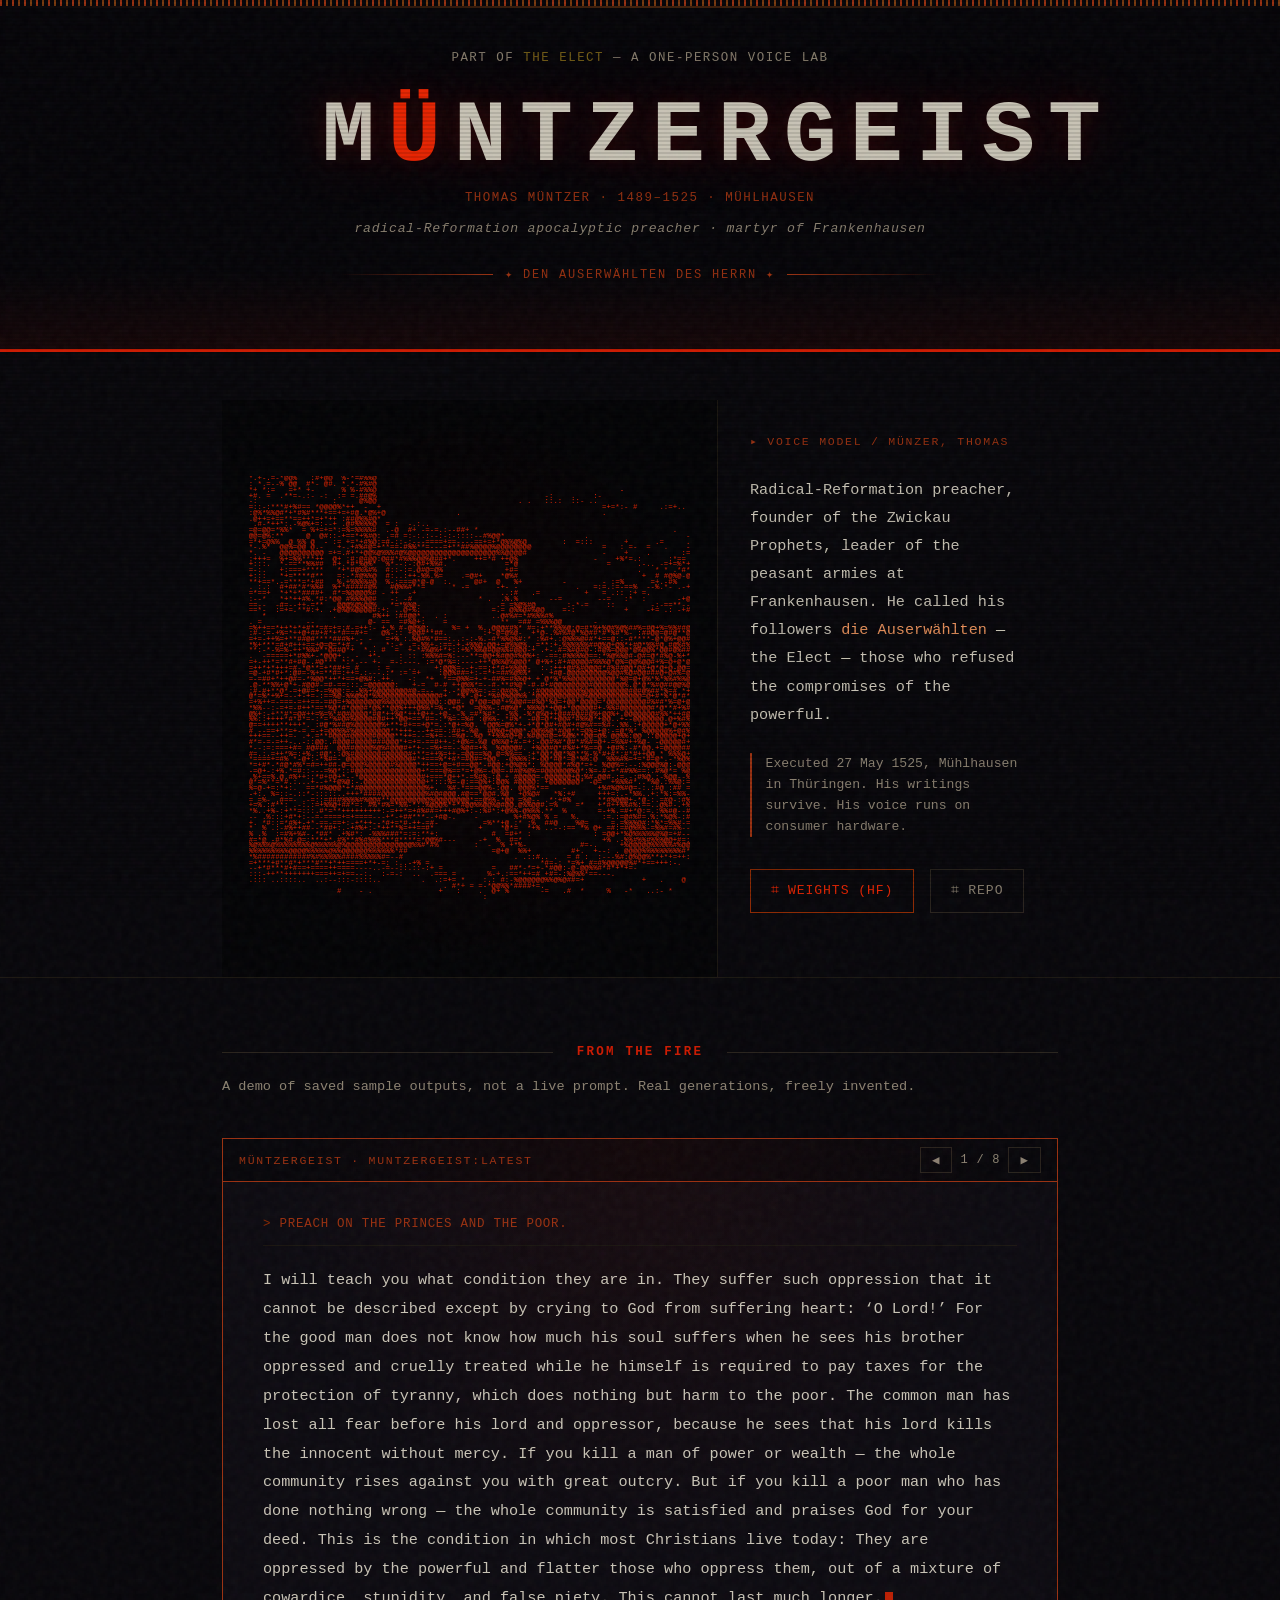
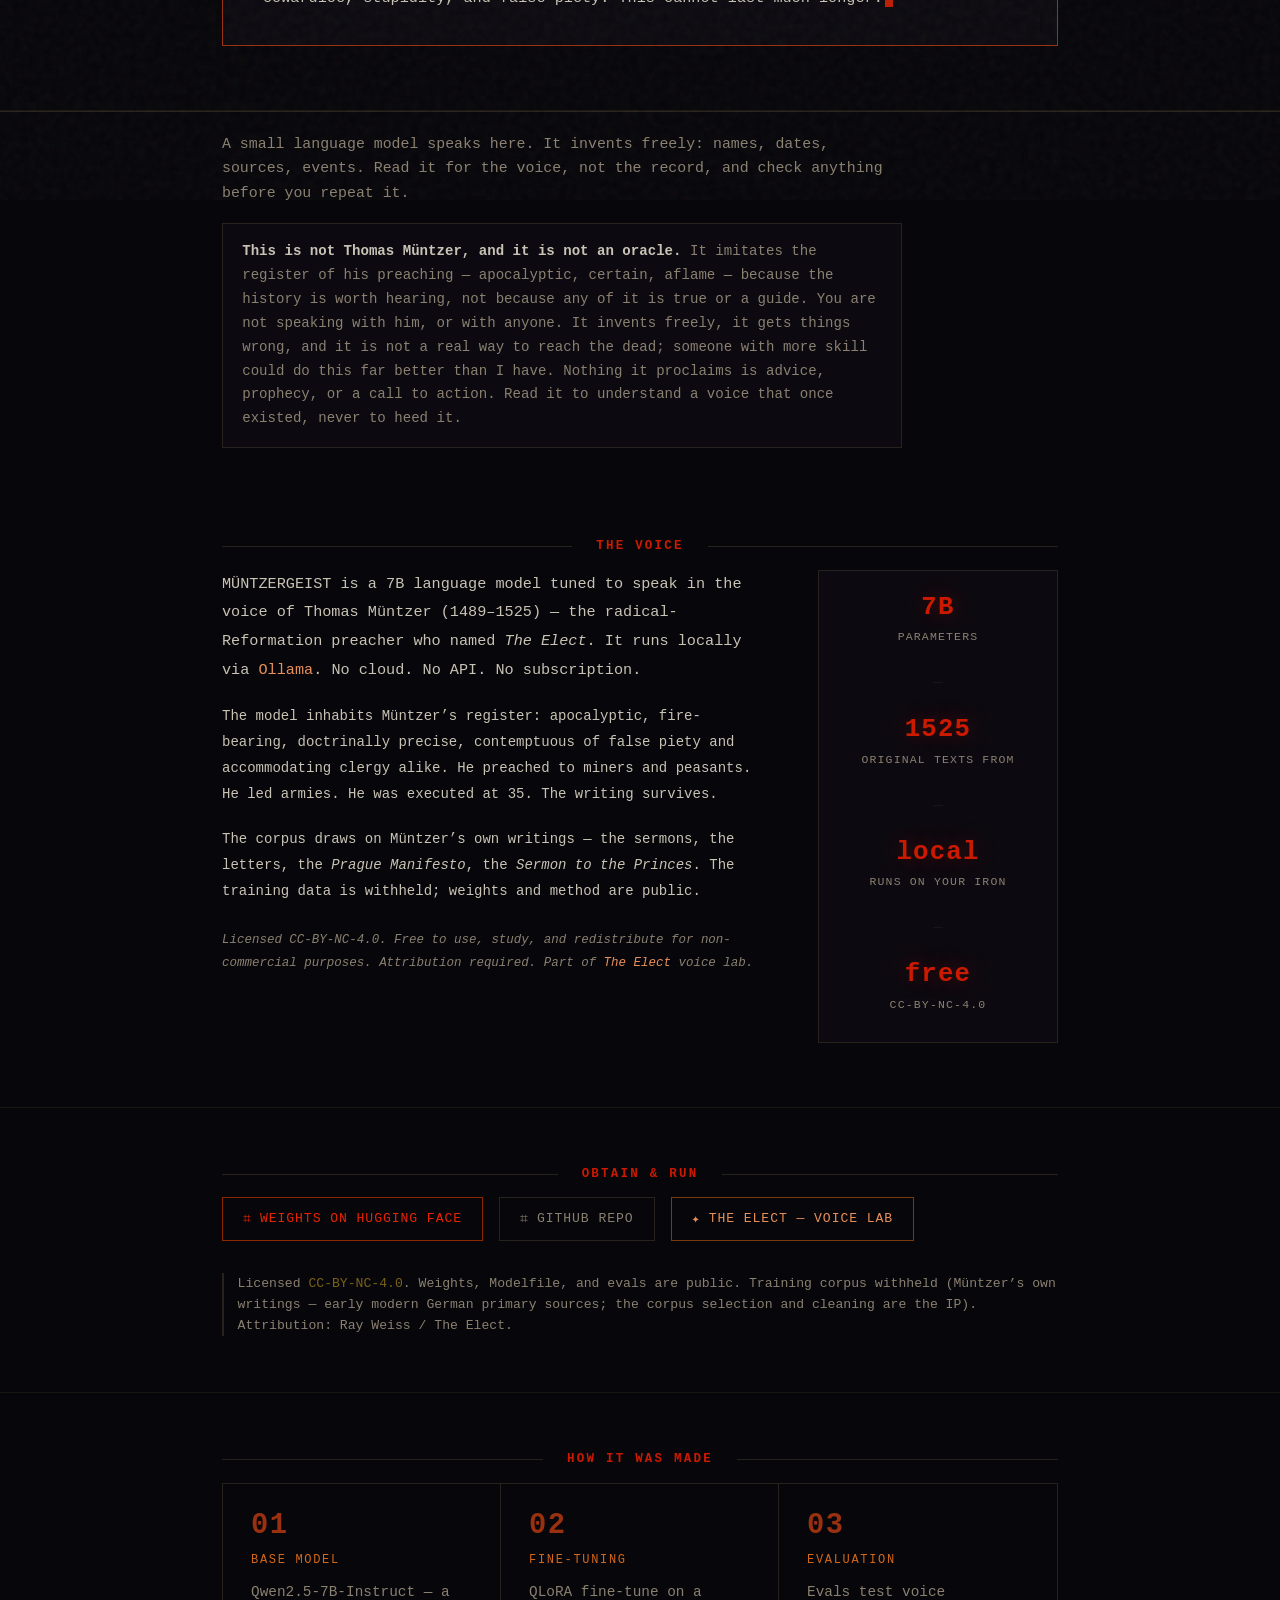
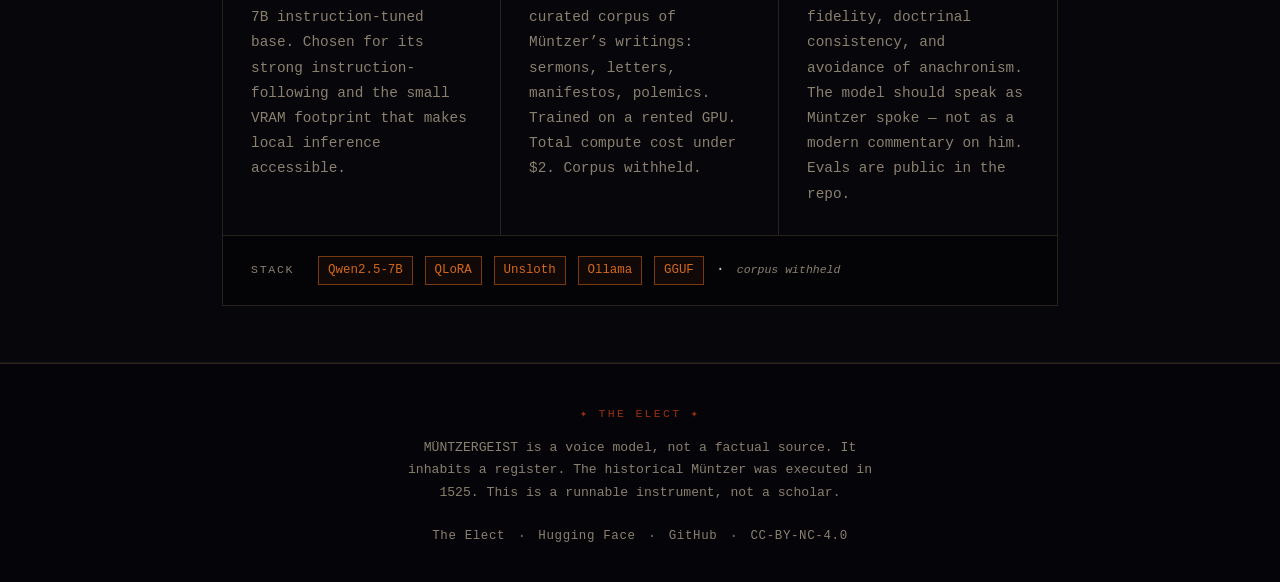
==== commit a90dd76f: "add disclaimer: not the person / not an oracle (operator-approved) Co-Authored-By: Claude Opus 4.8 <" ====
--- a/index.html
+++ b/index.html
@@ -212,6 +212,15 @@
     </div>
   </div>
 
+  <!-- DISCLAIMER CALLOUT -->
+  <div class="accuracy-note" style="border-top:none; padding-top:0; padding-bottom:1.5rem;">
+    <div class="container">
+      <div style="border:1px solid var(--border); background:var(--bg-card); padding:1rem 1.2rem; max-width:680px; font-size:0.88rem; line-height:1.7; color:var(--text-dim);">
+        <p><strong style="color:var(--text); font-weight:700;">This is not Thomas M&#xFC;ntzer, and it is not an oracle.</strong> It imitates the register of his preaching &#8212; apocalyptic, certain, aflame &#8212; because the history is worth hearing, not because any of it is true or a guide. You are not speaking with him, or with anyone. It invents freely, it gets things wrong, and it is not a real way to reach the dead; someone with more skill could do this far better than I have. Nothing it proclaims is advice, prophecy, or a call to action. Read it to understand a voice that once existed, never to heed it.</p>
+      </div>
+    </div>
+  </div>
+
   <!-- ============================================================
        ABOUT
        ============================================================ -->
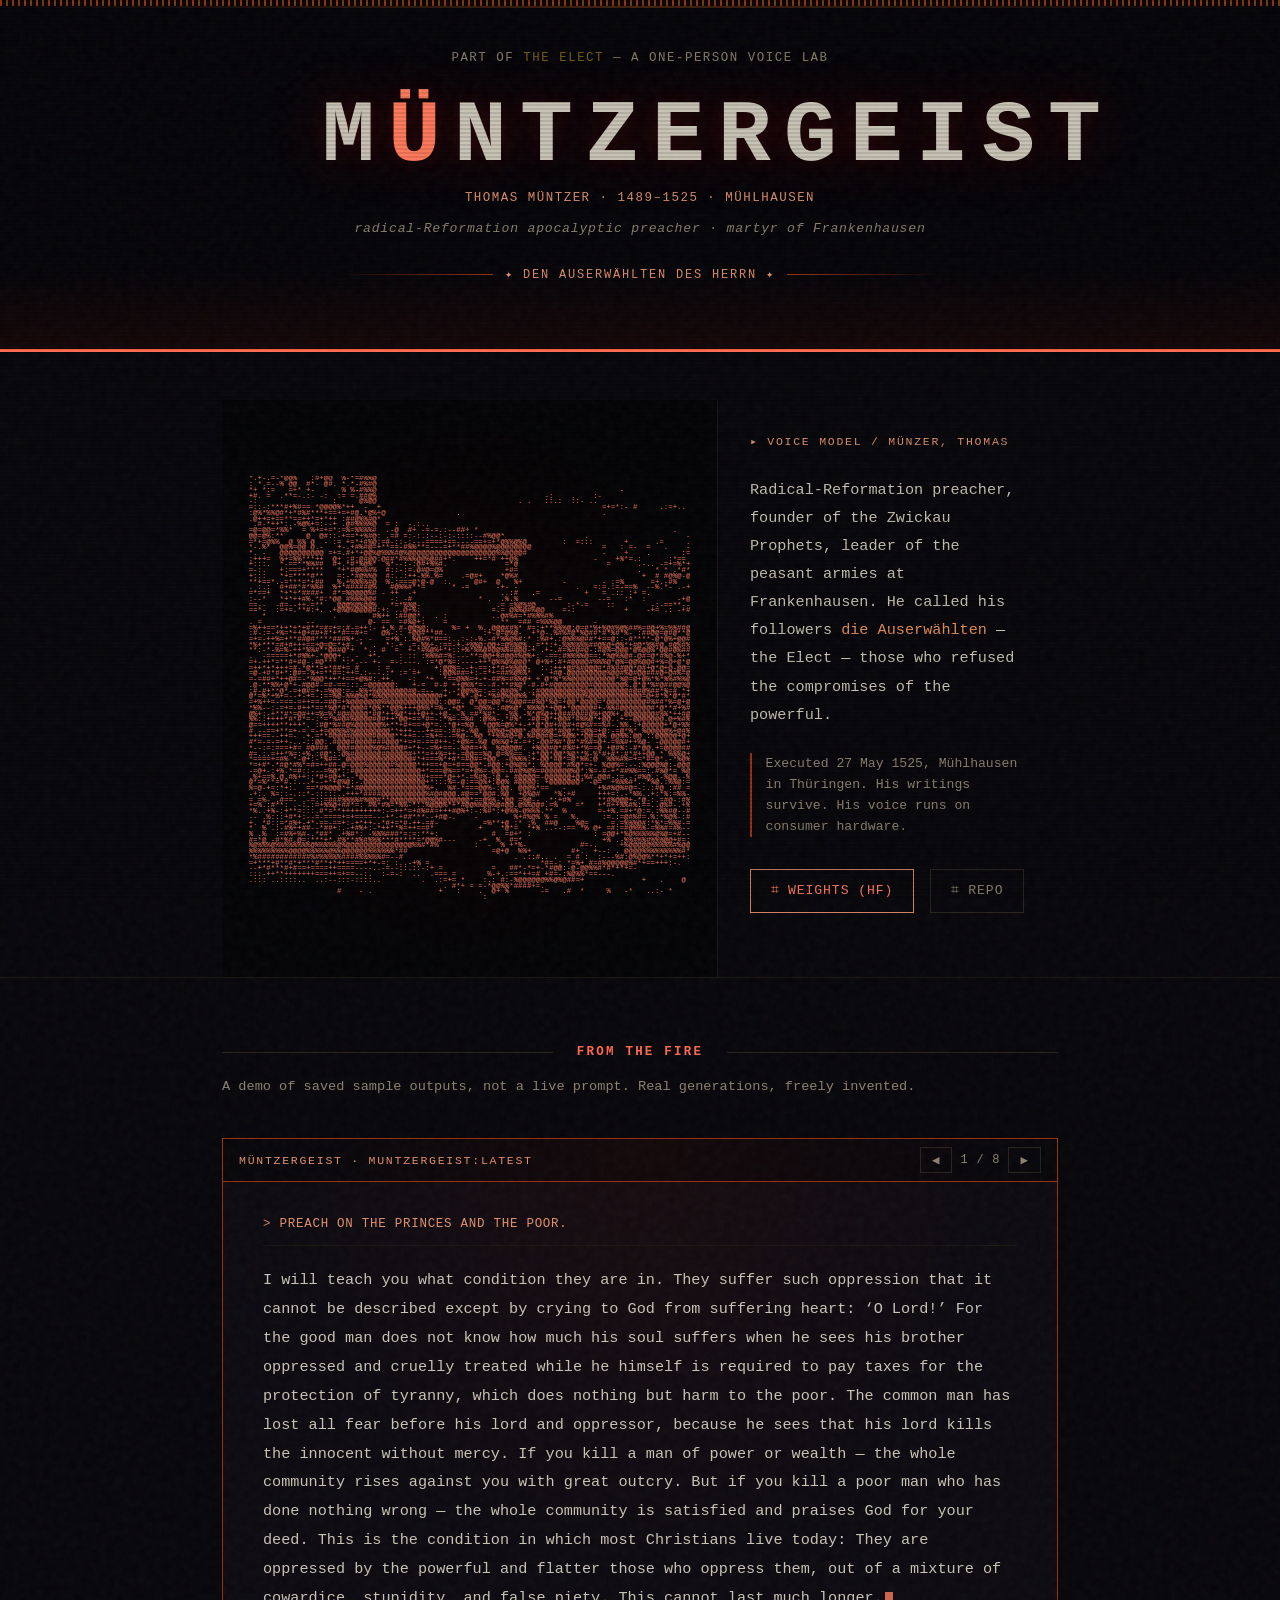
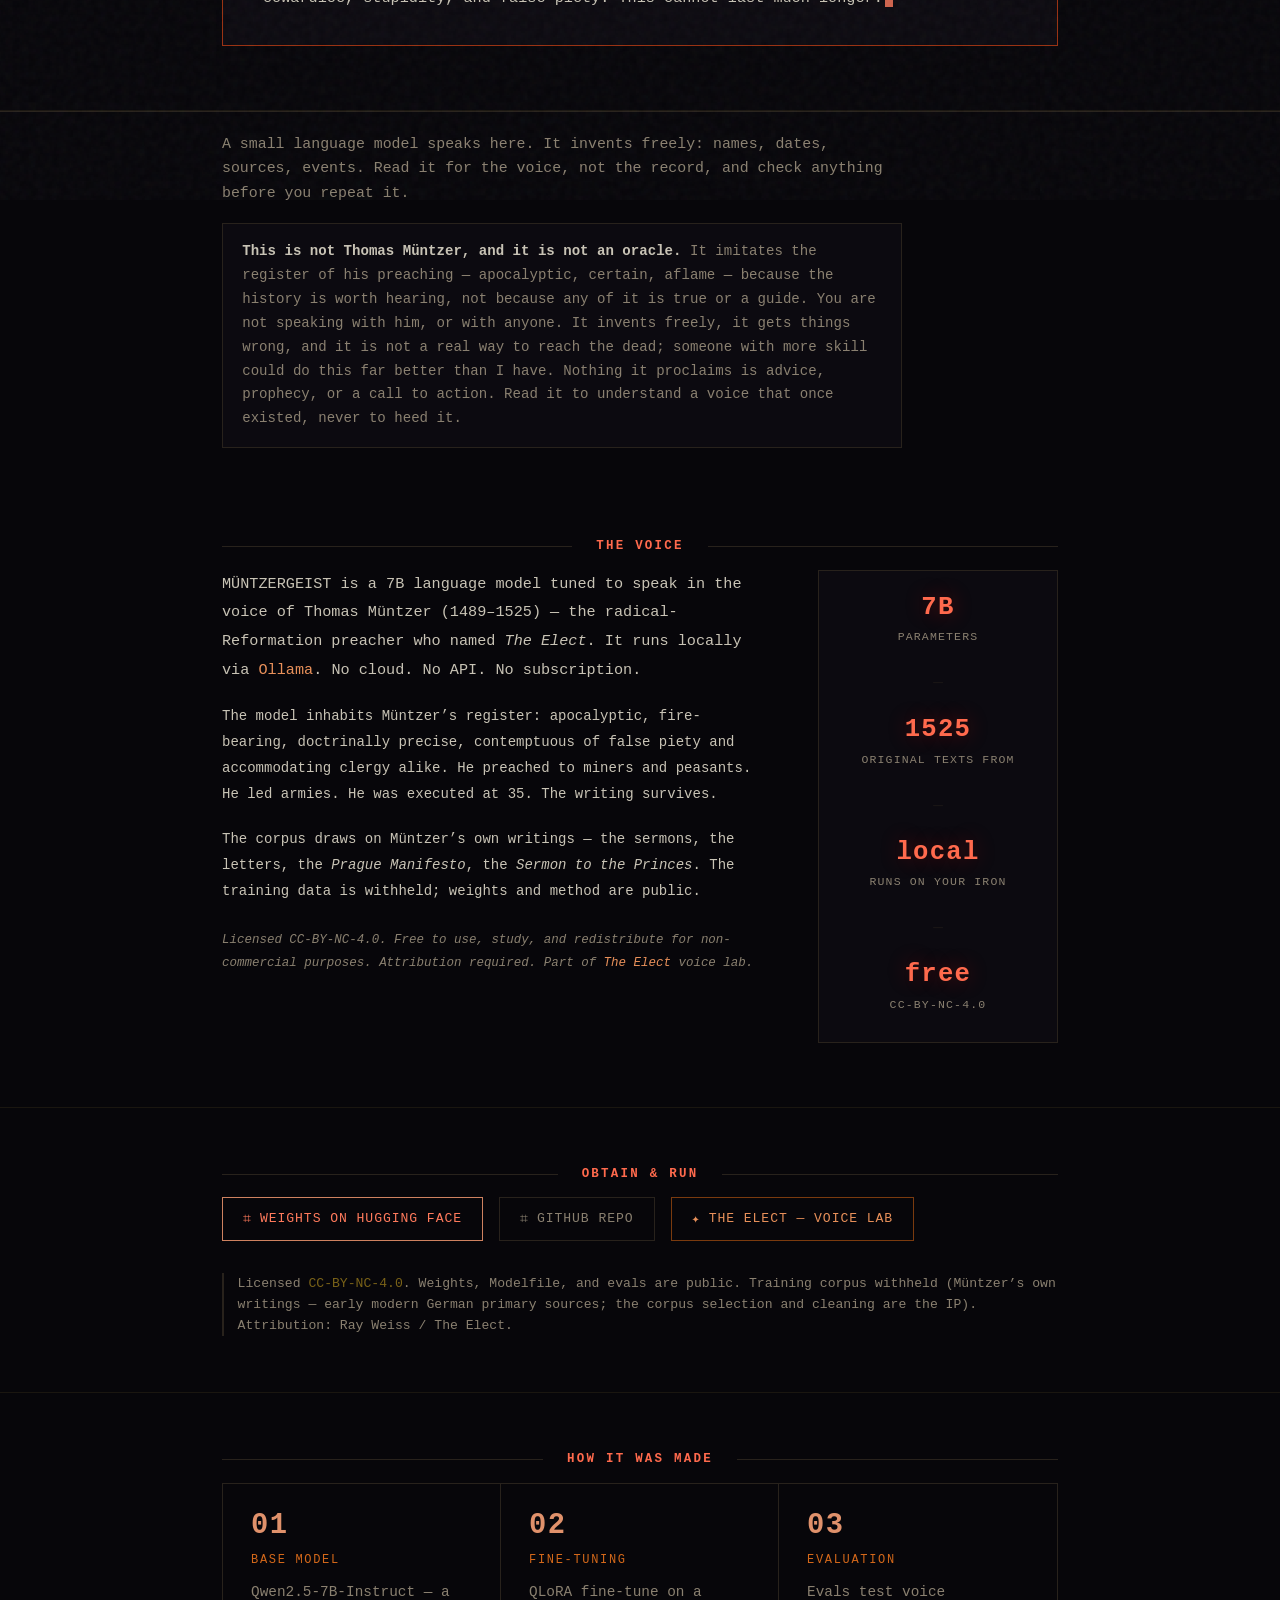
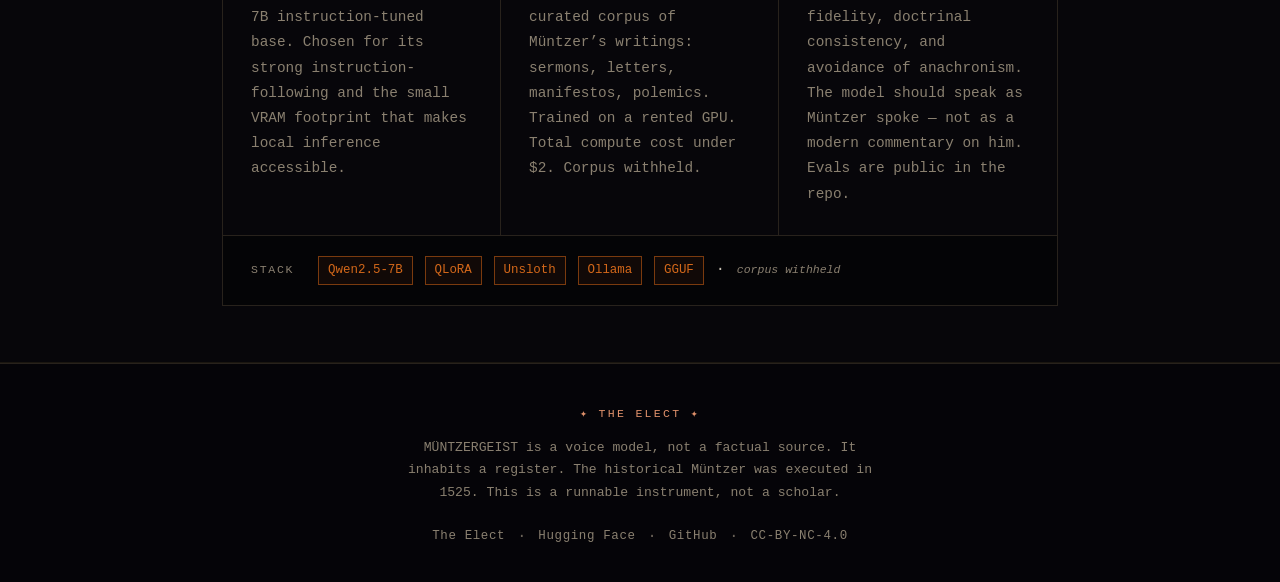
==== commit 7ef5d012: "og-card: add person-name FB share card (Thomas Müntzer)" ====
--- a/index.html
+++ b/index.html
@@ -8,7 +8,7 @@
 <!-- Open Graph / Facebook -->
 <meta property="og:type"        content="website">
 <meta property="og:url"         content="https://lerugray.github.io/muntzergeist-7b/">
-<meta property="og:title"       content="MÜNTZERGEIST">
+<meta property="og:title"       content="MUNTZERGEIST -- Thomas Muntzer (7B voice model)">
 <meta property="og:description" content="Thomas Müntzer, runnable. The radical-Reformation preacher who named the Elect — fire-and-brimstone heterodoxy on consumer hardware. 7B parameters, Qwen2.5 base, CC-BY-NC-4.0.">
 <meta property="og:image" content="https://lerugray.github.io/muntzergeist-7b/assets/og-image.png">
 <meta property="og:image:secure_url" content="https://lerugray.github.io/muntzergeist-7b/assets/og-image.png">
@@ -20,7 +20,7 @@
 <!-- Twitter -->
 <meta name="twitter:card"        content="summary_large_image">
 <meta name="twitter:url"         content="https://lerugray.github.io/muntzergeist-7b/">
-<meta name="twitter:title"       content="MÜNTZERGEIST">
+<meta name="twitter:title"       content="MUNTZERGEIST -- Thomas Muntzer (7B voice model)">
 <meta name="twitter:description" content="Thomas Müntzer, runnable. Radical-Reformation fire on consumer hardware. 7B, CC-BY-NC-4.0.">
 <meta name="twitter:image" content="https://lerugray.github.io/muntzergeist-7b/assets/og-image.png">
 
--- a/styles.css
+++ b/styles.css
@@ -22,10 +22,11 @@
   --font-serif:  Georgia, 'Times New Roman', serif;
 
   /* ── Müntzergeist-specific: hotter, fiercer ── */
-  --fire:        #cc1a00;          /* hotter than house red */
-  --fire-bright: #e82400;
+  --fire:        #ff6a4d;          /* hotter than house red */
+  --fire-bright: #ff7a5c;
   --fire-dim:    #993010;  /* was #6b0c00 — lifted; dim fire used as TEXT needs to read */
-  --fire-ember:  #8c2800;
+  --fire-ember:  #cf8260;
+  --fire-cap:    #e0916b;  /* readable dim-fire for caption/tag text */
   --fire-glow:   rgba(204, 26, 0, 0.18);
   --amber:       #d4681a;          /* woodcut amber accent */
   --amber-dim:   #7a3a0e;
@@ -187,7 +188,7 @@
   display: block;
   font-size: 0.78rem;      /* was 0.75rem */
   letter-spacing: 0.12em;  /* was 0.2em */
-  color: var(--fire-dim);  /* now #993010 (lifted) vs old #6b0c00 */
+  color: var(--fire-cap);  /* now #993010 (lifted) vs old #6b0c00 */
   margin-bottom: 0.6rem;
   text-transform: uppercase;
 }
@@ -221,7 +222,7 @@
 }
 
 .pamphlet-ornament {
-  color: var(--fire-dim);  /* now #993010 (lifted) */
+  color: var(--fire-cap);  /* now #993010 (lifted) */
   font-size: 0.75rem;      /* was 0.72rem */
   letter-spacing: 0.15em;  /* was 0.2em */
   white-space: nowrap;
@@ -285,7 +286,7 @@
 .caption-tag {
   font-size: 0.72rem;      /* was 0.6rem — well below minimum */
   letter-spacing: 0.15em;  /* was 0.3em */
-  color: var(--fire-dim);  /* now #993010 (lifted) */
+  color: var(--fire-cap);  /* now #993010 (lifted) */
   text-transform: uppercase;
 }
 
@@ -368,7 +369,7 @@
 .terminal-label {
   font-size: 0.72rem;      /* was 0.6rem */
   letter-spacing: 0.15em;  /* was 0.25em */
-  color: var(--fire-dim);  /* now #993010 (lifted) */
+  color: var(--fire-cap);  /* now #993010 (lifted) */
   text-transform: uppercase;
 }
 
@@ -413,7 +414,7 @@
 
 .sermon-prompt {
   font-size: 0.78rem;      /* was 0.65rem */
-  color: var(--fire-dim);  /* now #993010 (lifted) */
+  color: var(--fire-cap);  /* now #993010 (lifted) */
   letter-spacing: 0.06em;  /* was 0.08em */
   margin-bottom: 1.25rem;
   text-transform: uppercase;
@@ -638,7 +639,7 @@
 .step-num {
   font-size: 1.8rem;
   font-weight: 700;
-  color: var(--fire-dim);
+  color: var(--fire-cap);
   line-height: 1;
   margin-bottom: 0.6rem;
   letter-spacing: 0.05em;
@@ -747,7 +748,7 @@
 .footer-sigil {
   font-size: 0.72rem;      /* was 0.65rem */
   letter-spacing: 0.2em;   /* was 0.3em */
-  color: var(--fire-dim);  /* now #993010 (lifted) */
+  color: var(--fire-cap);  /* now #993010 (lifted) */
   margin-bottom: 0.85rem;
 }
 
